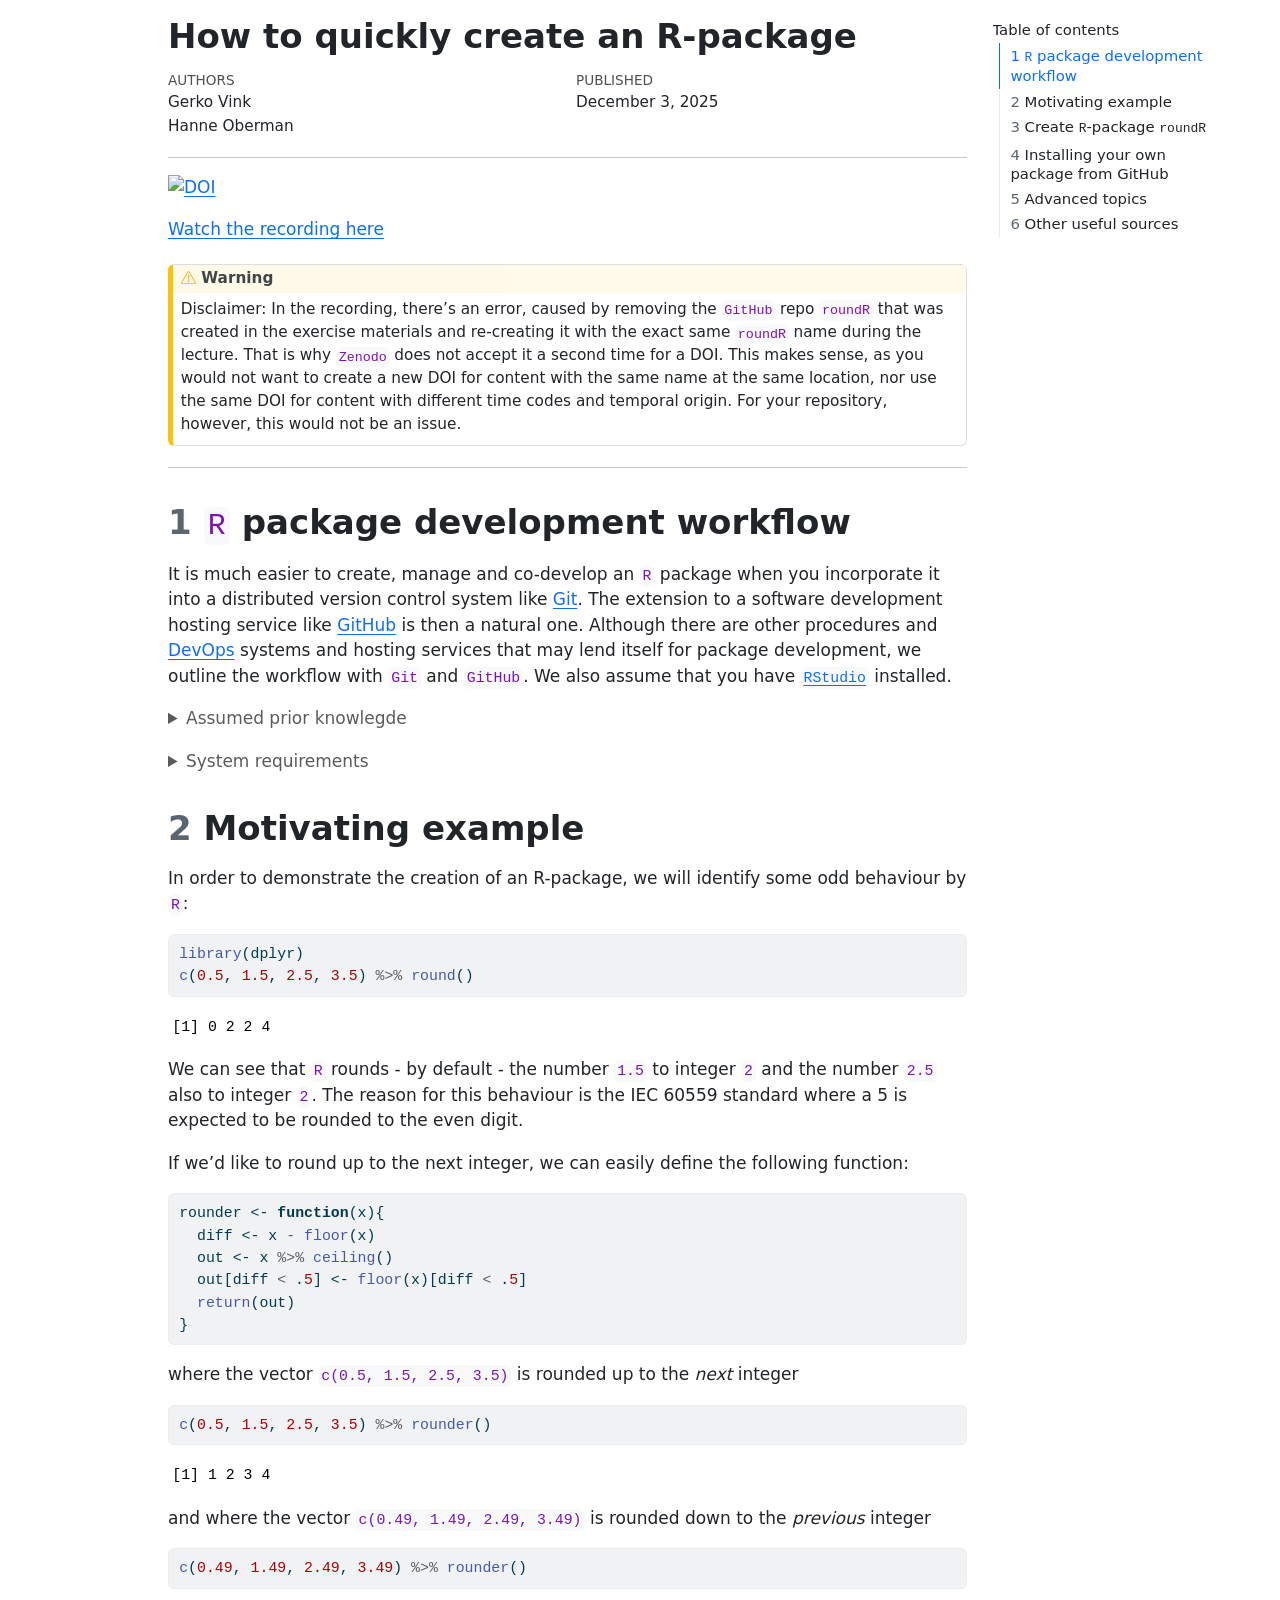
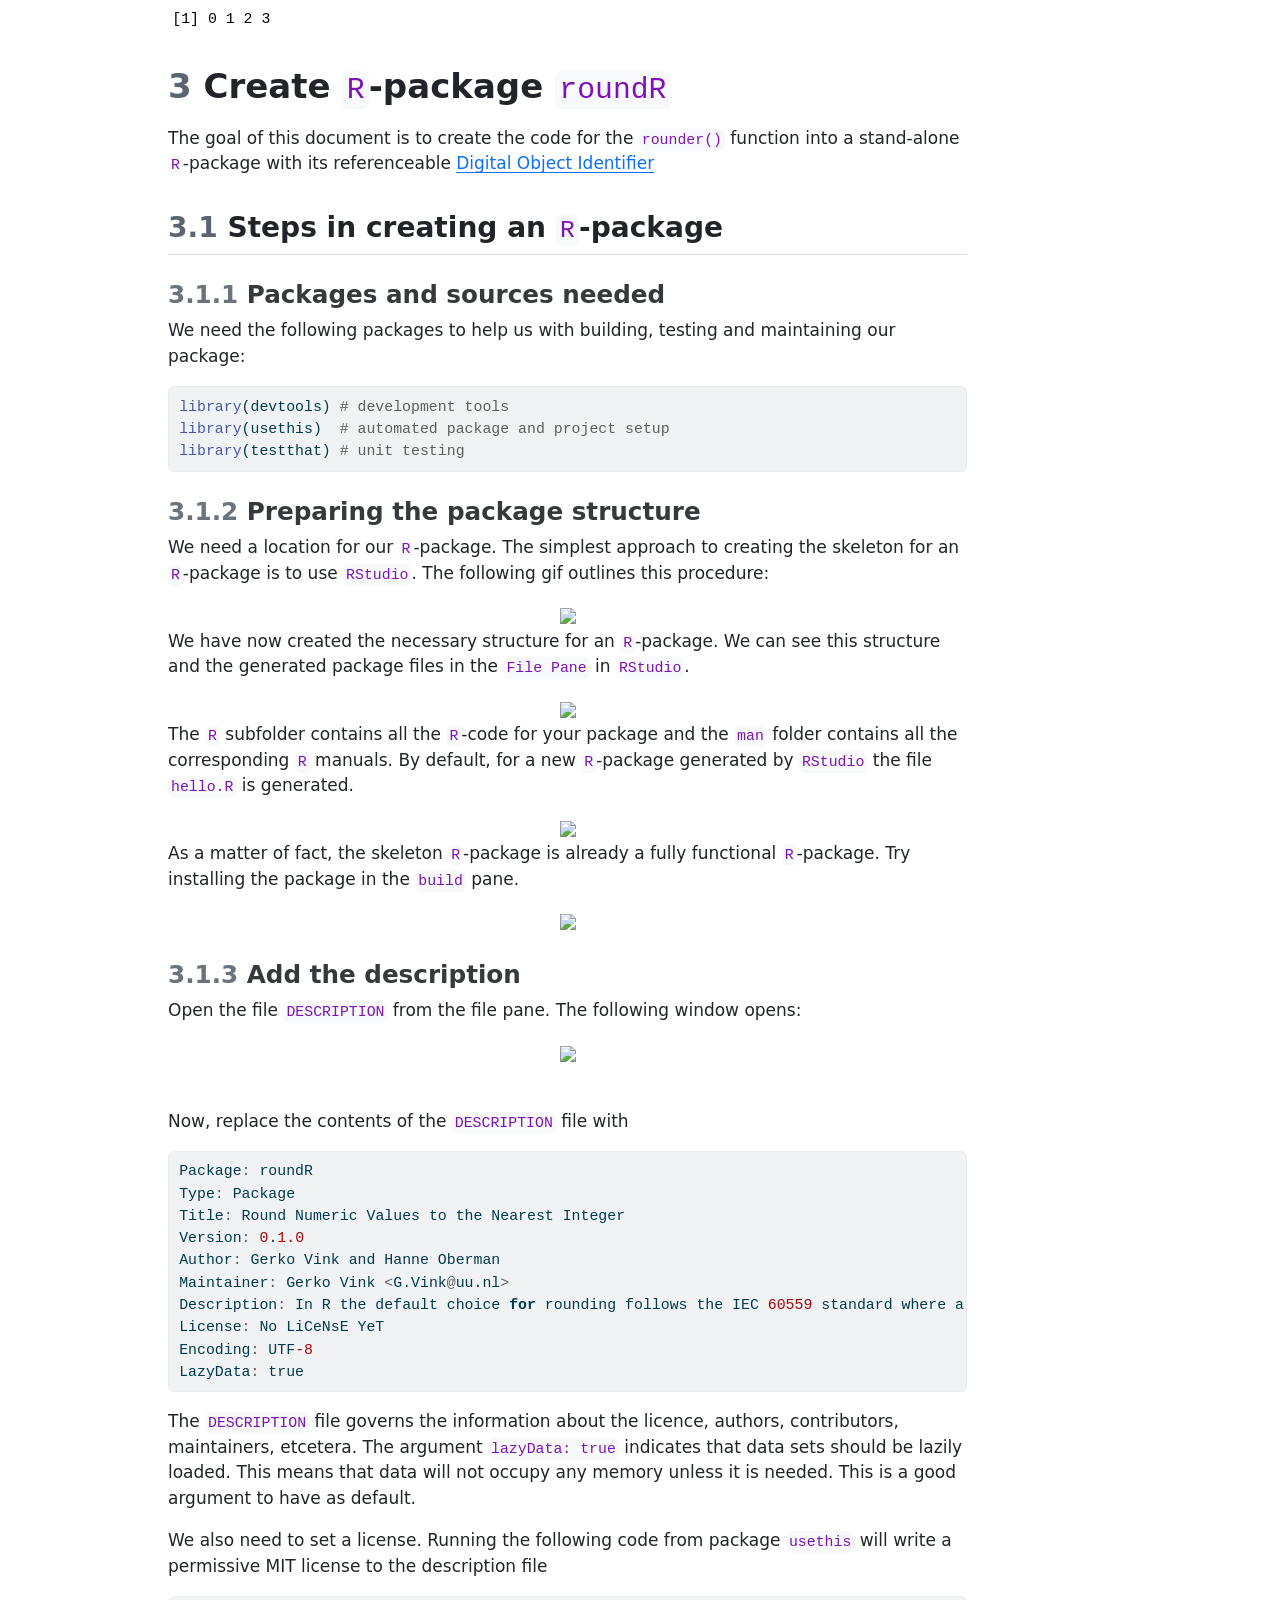
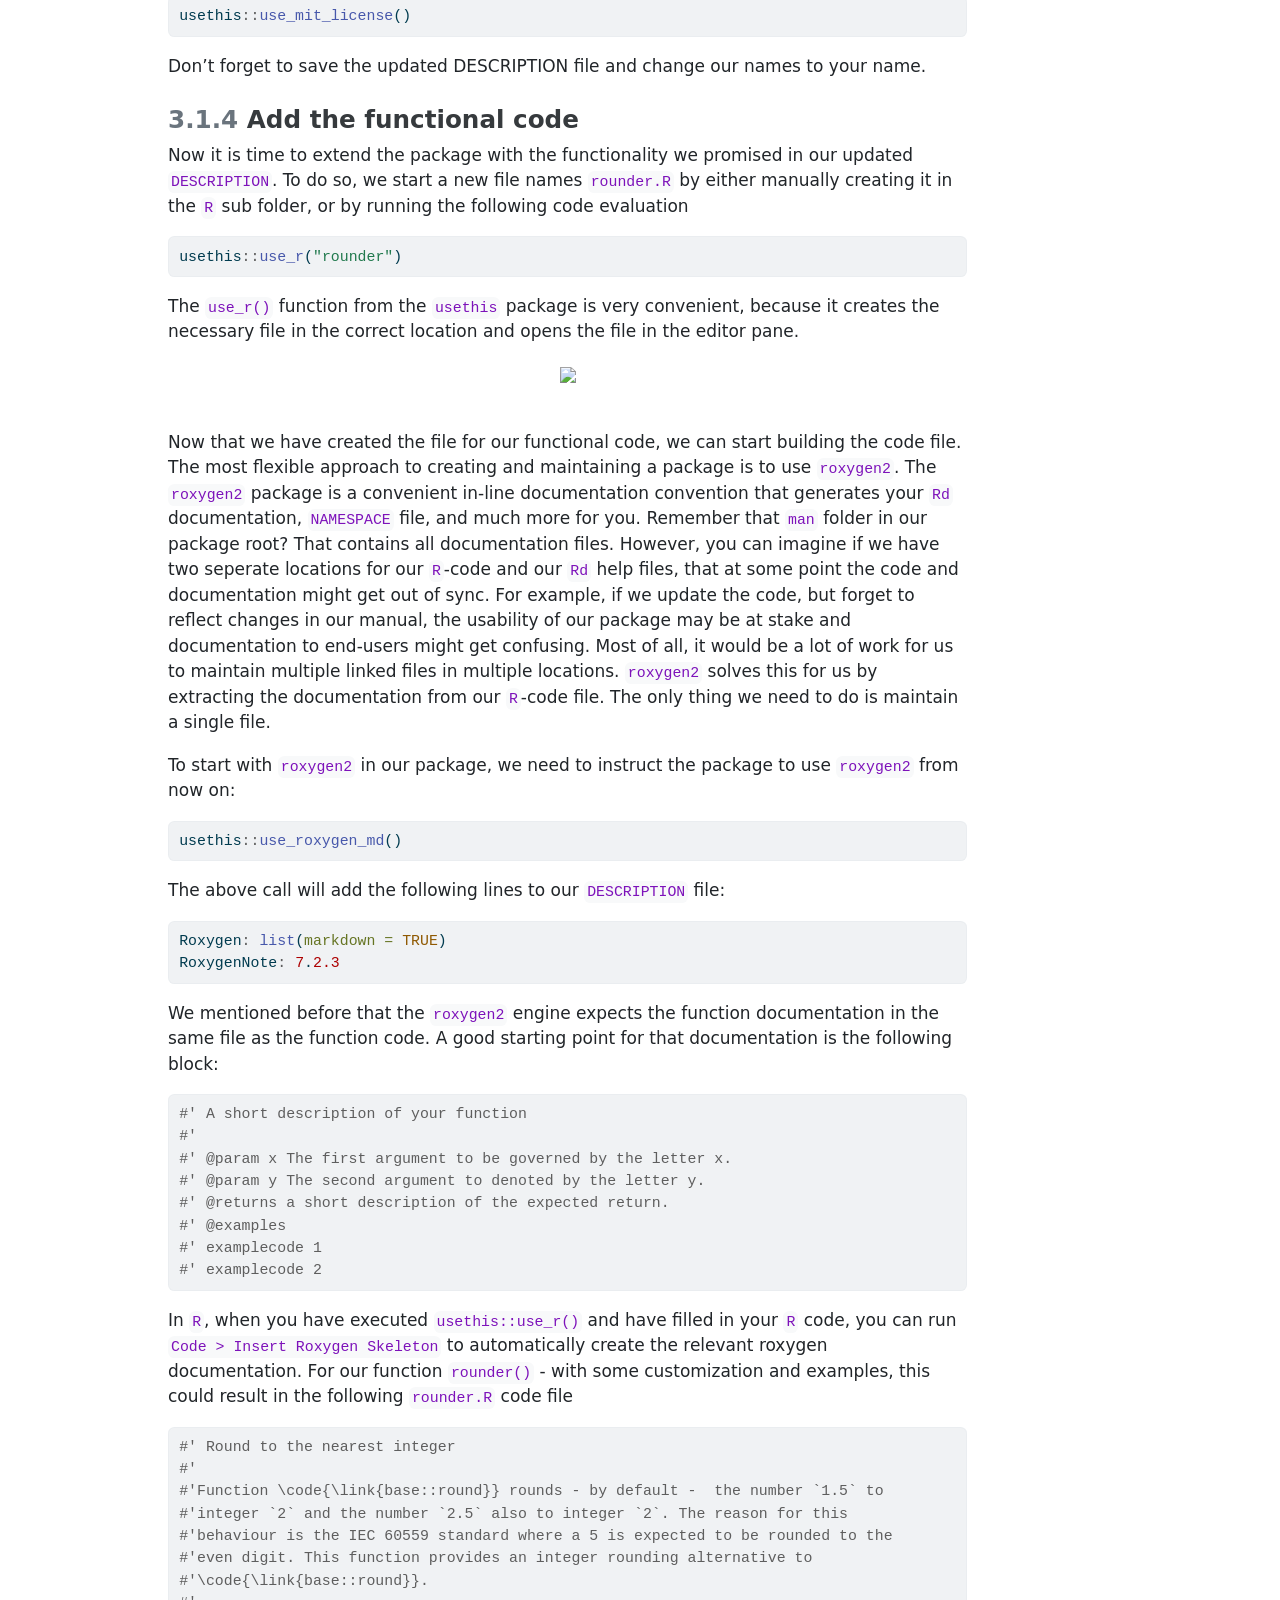
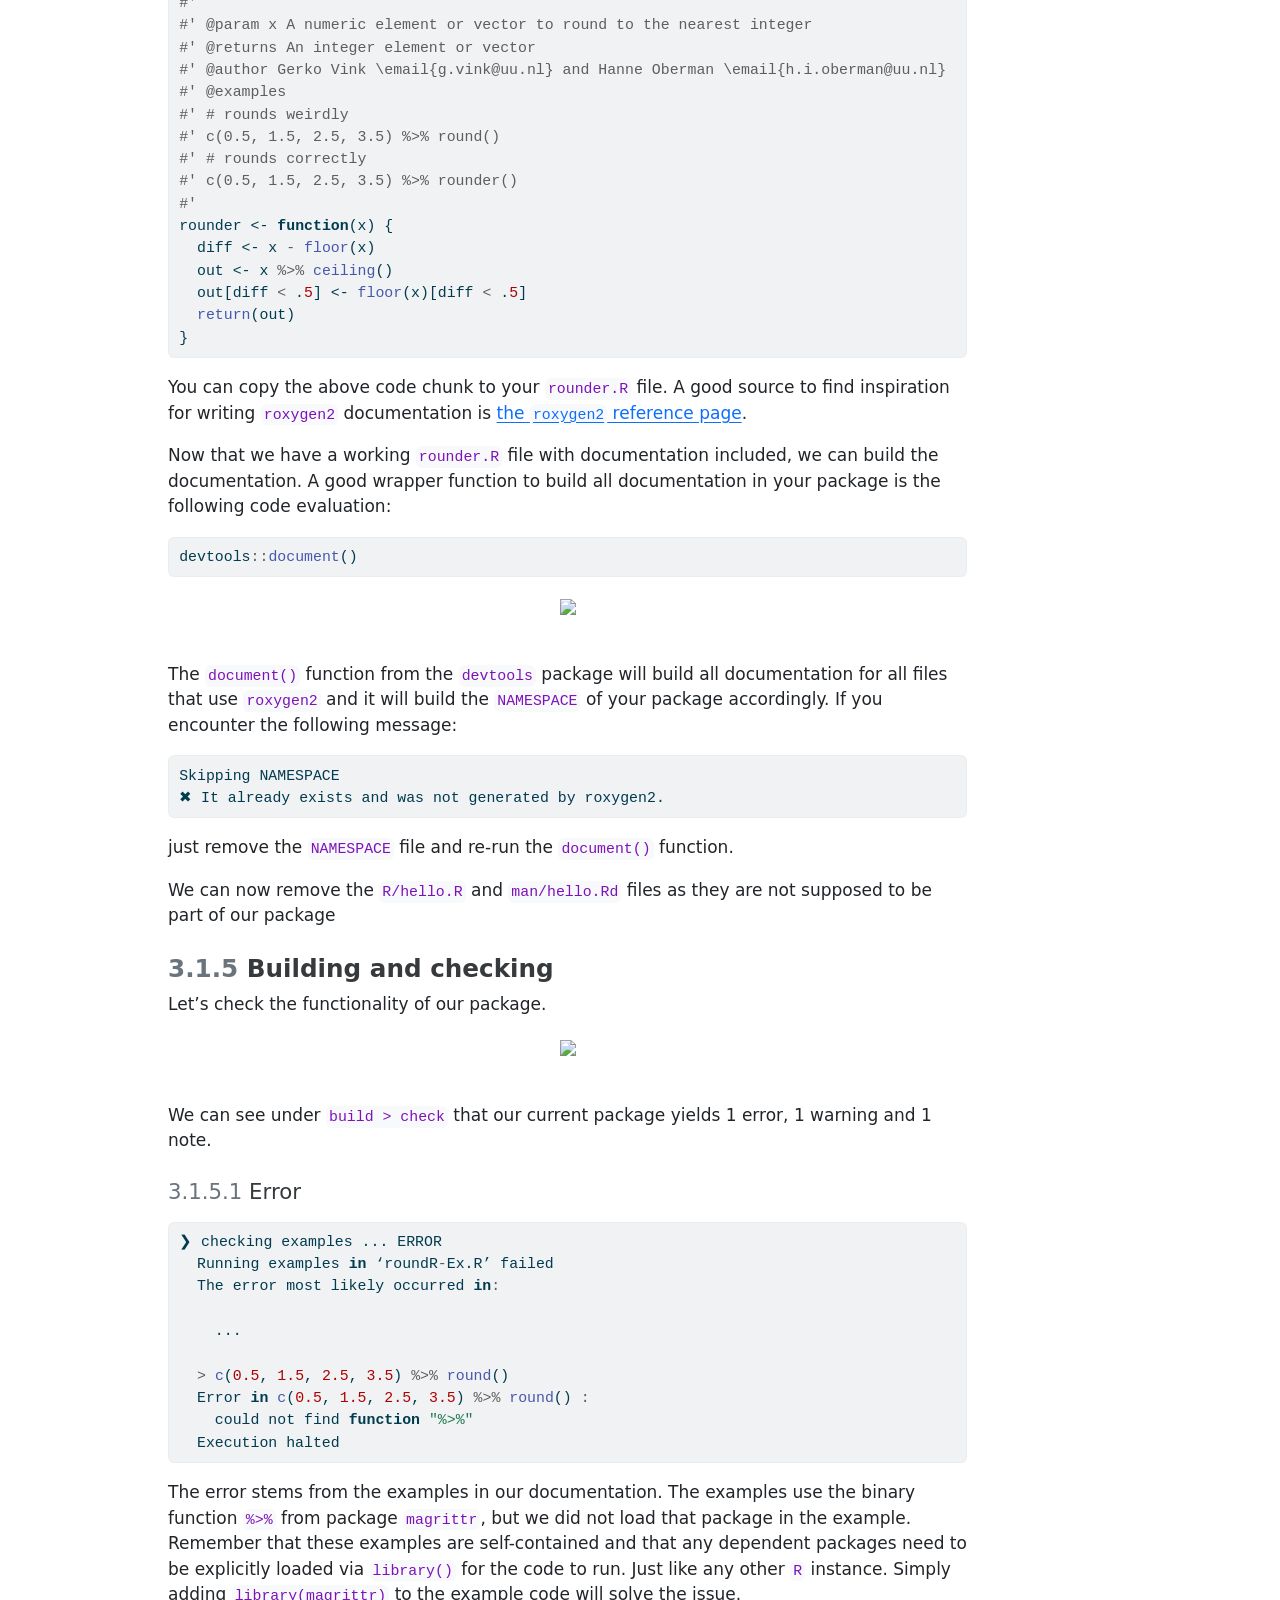
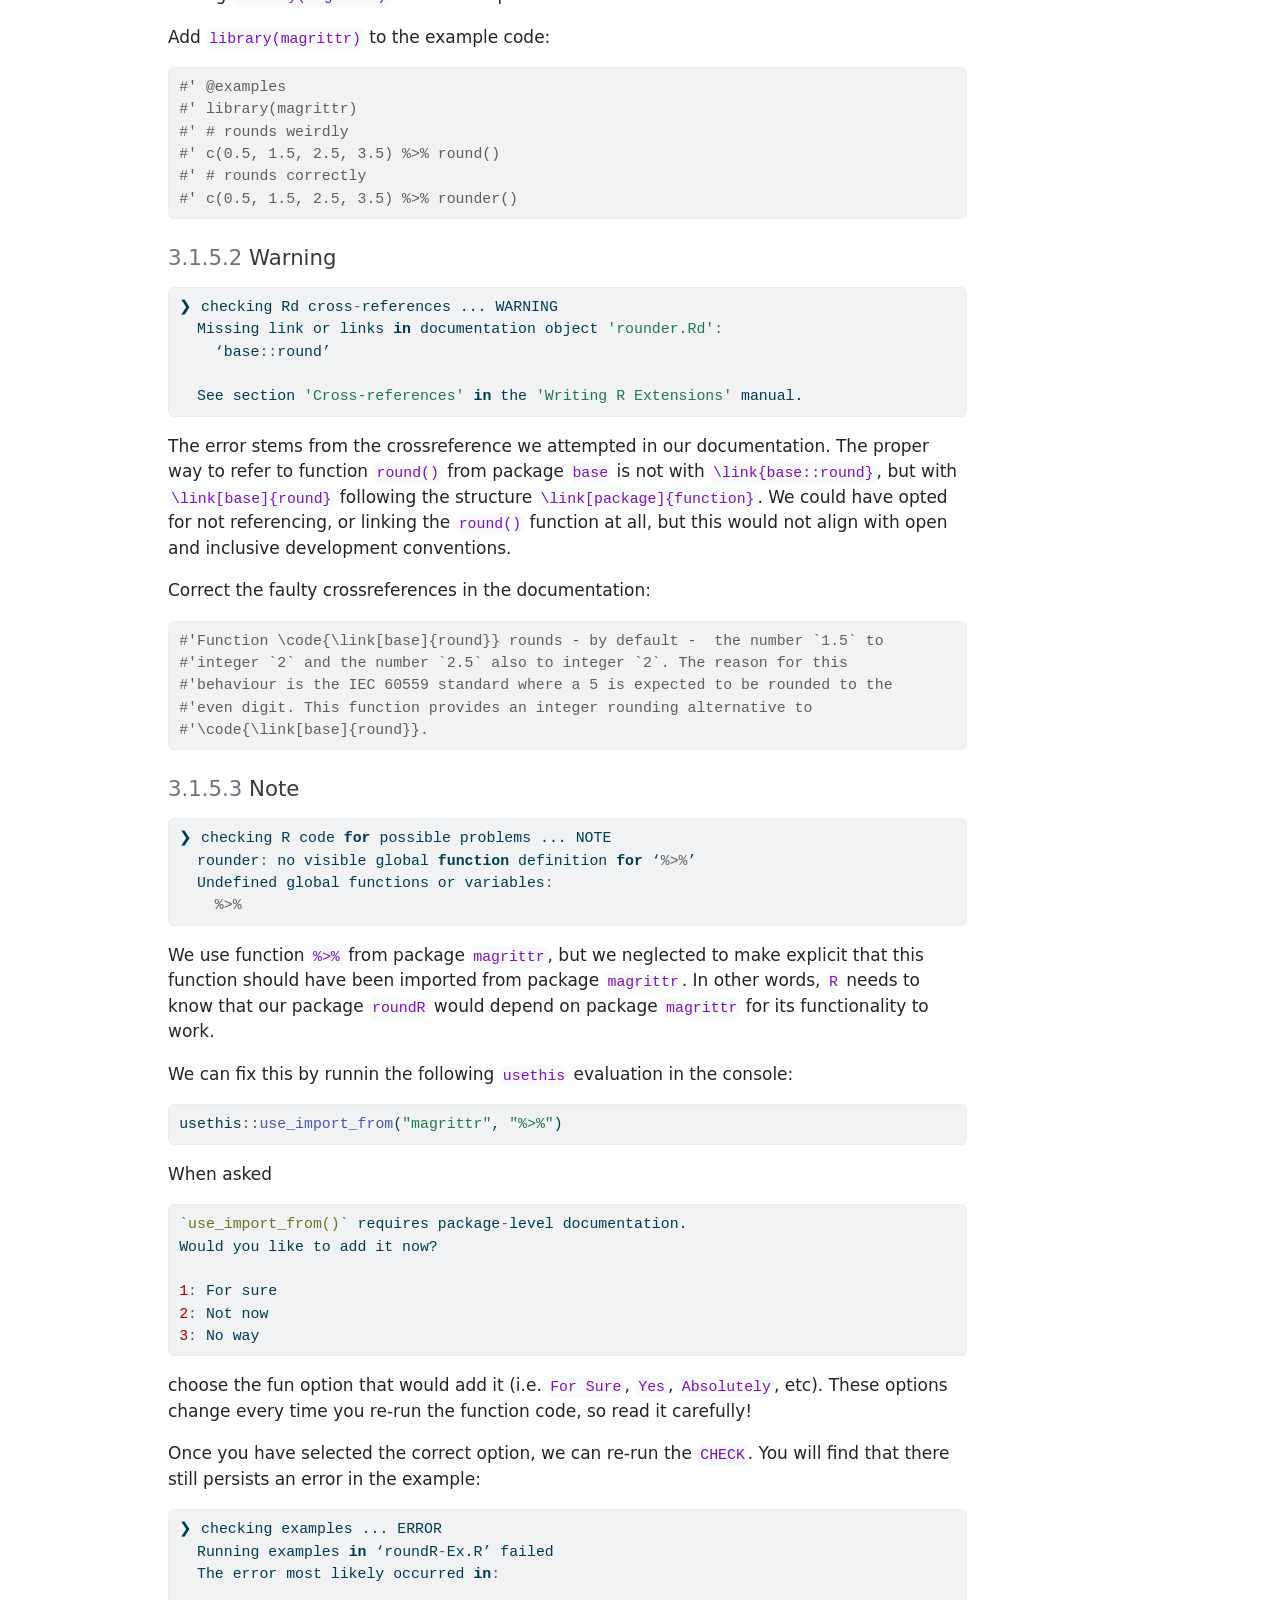
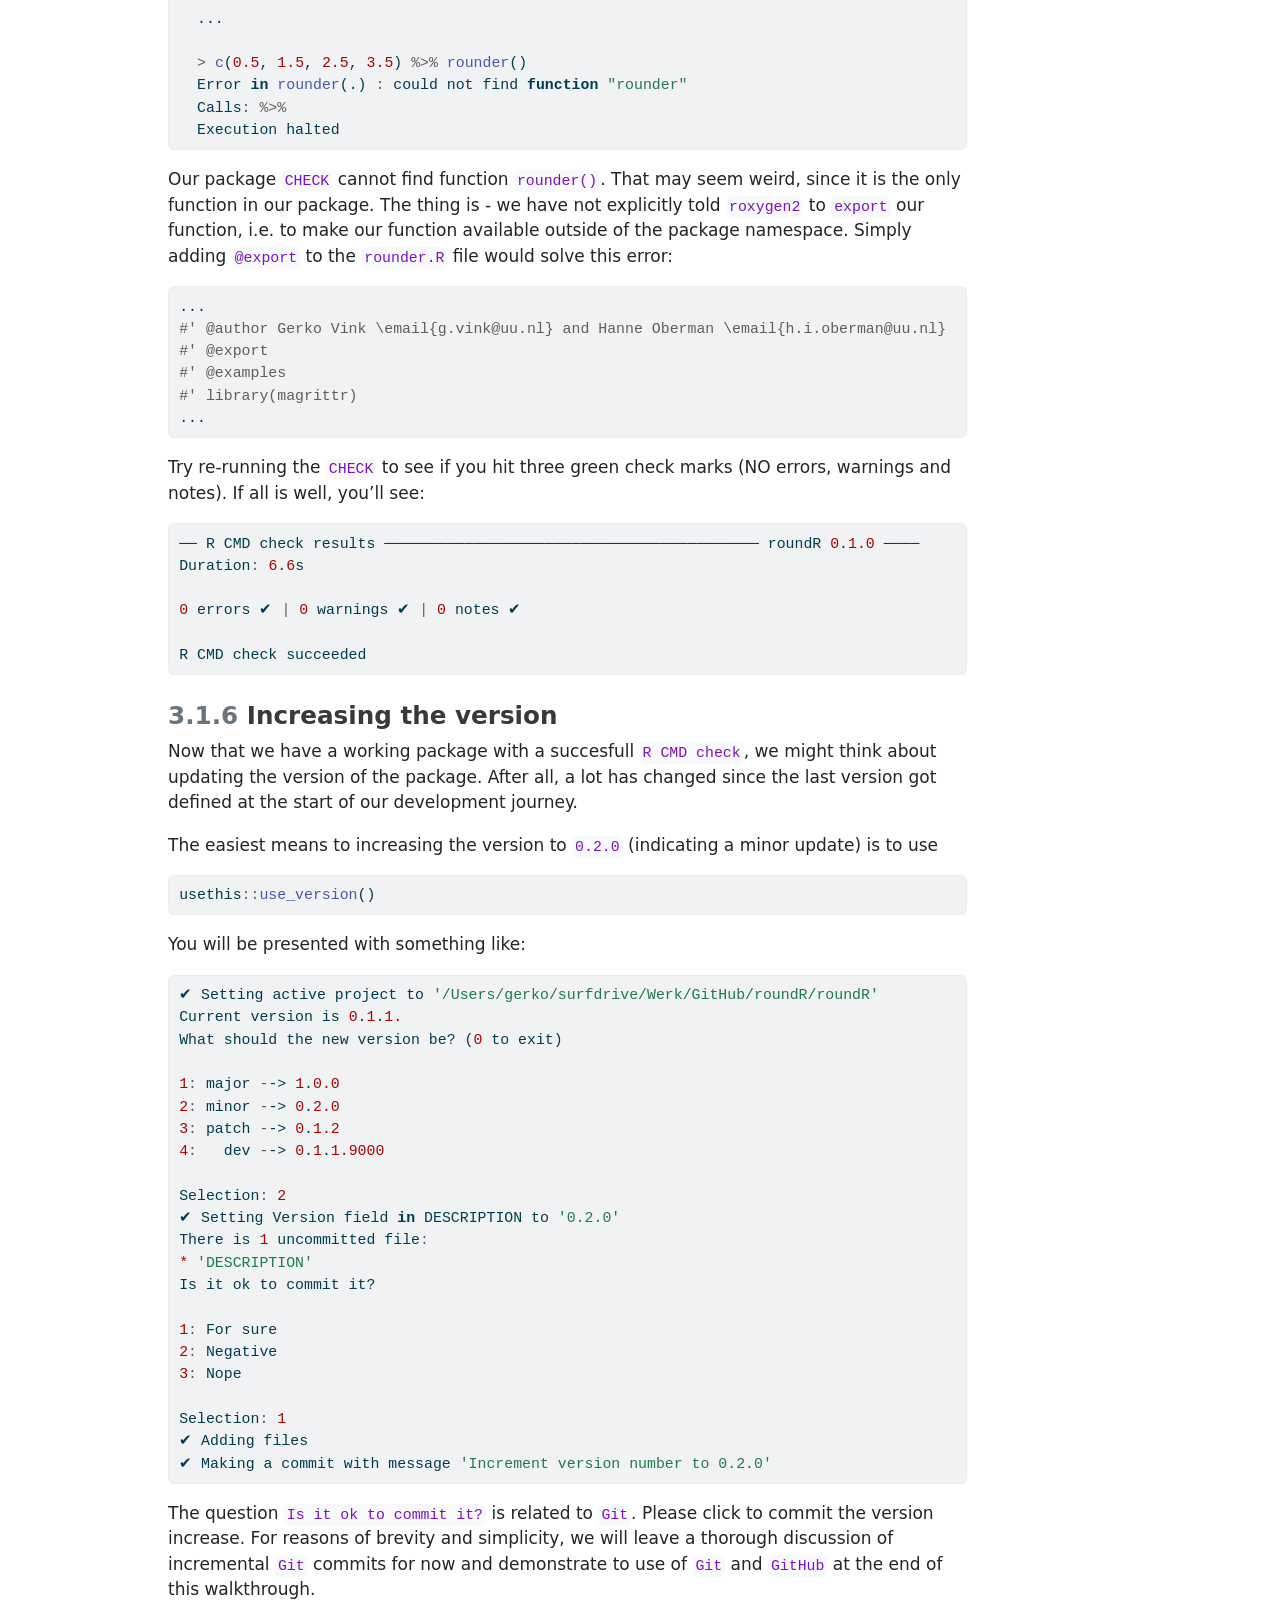
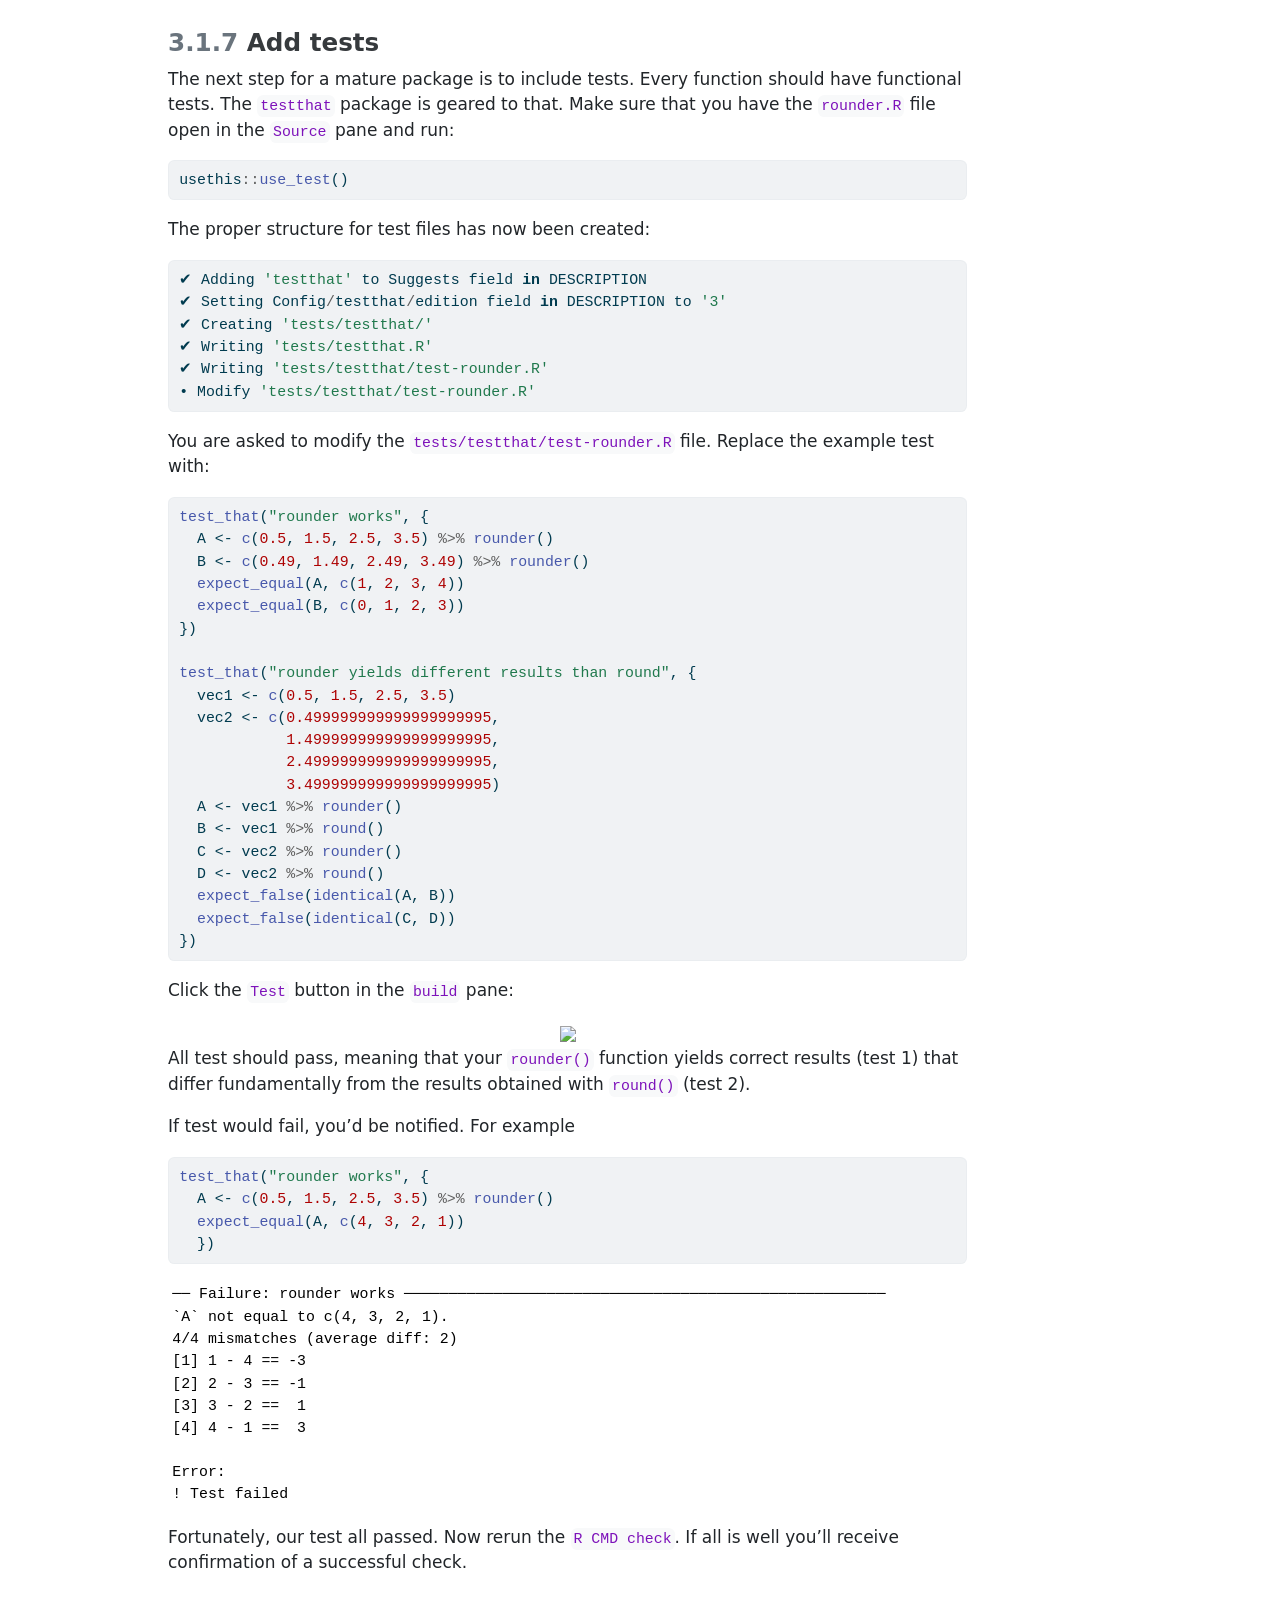
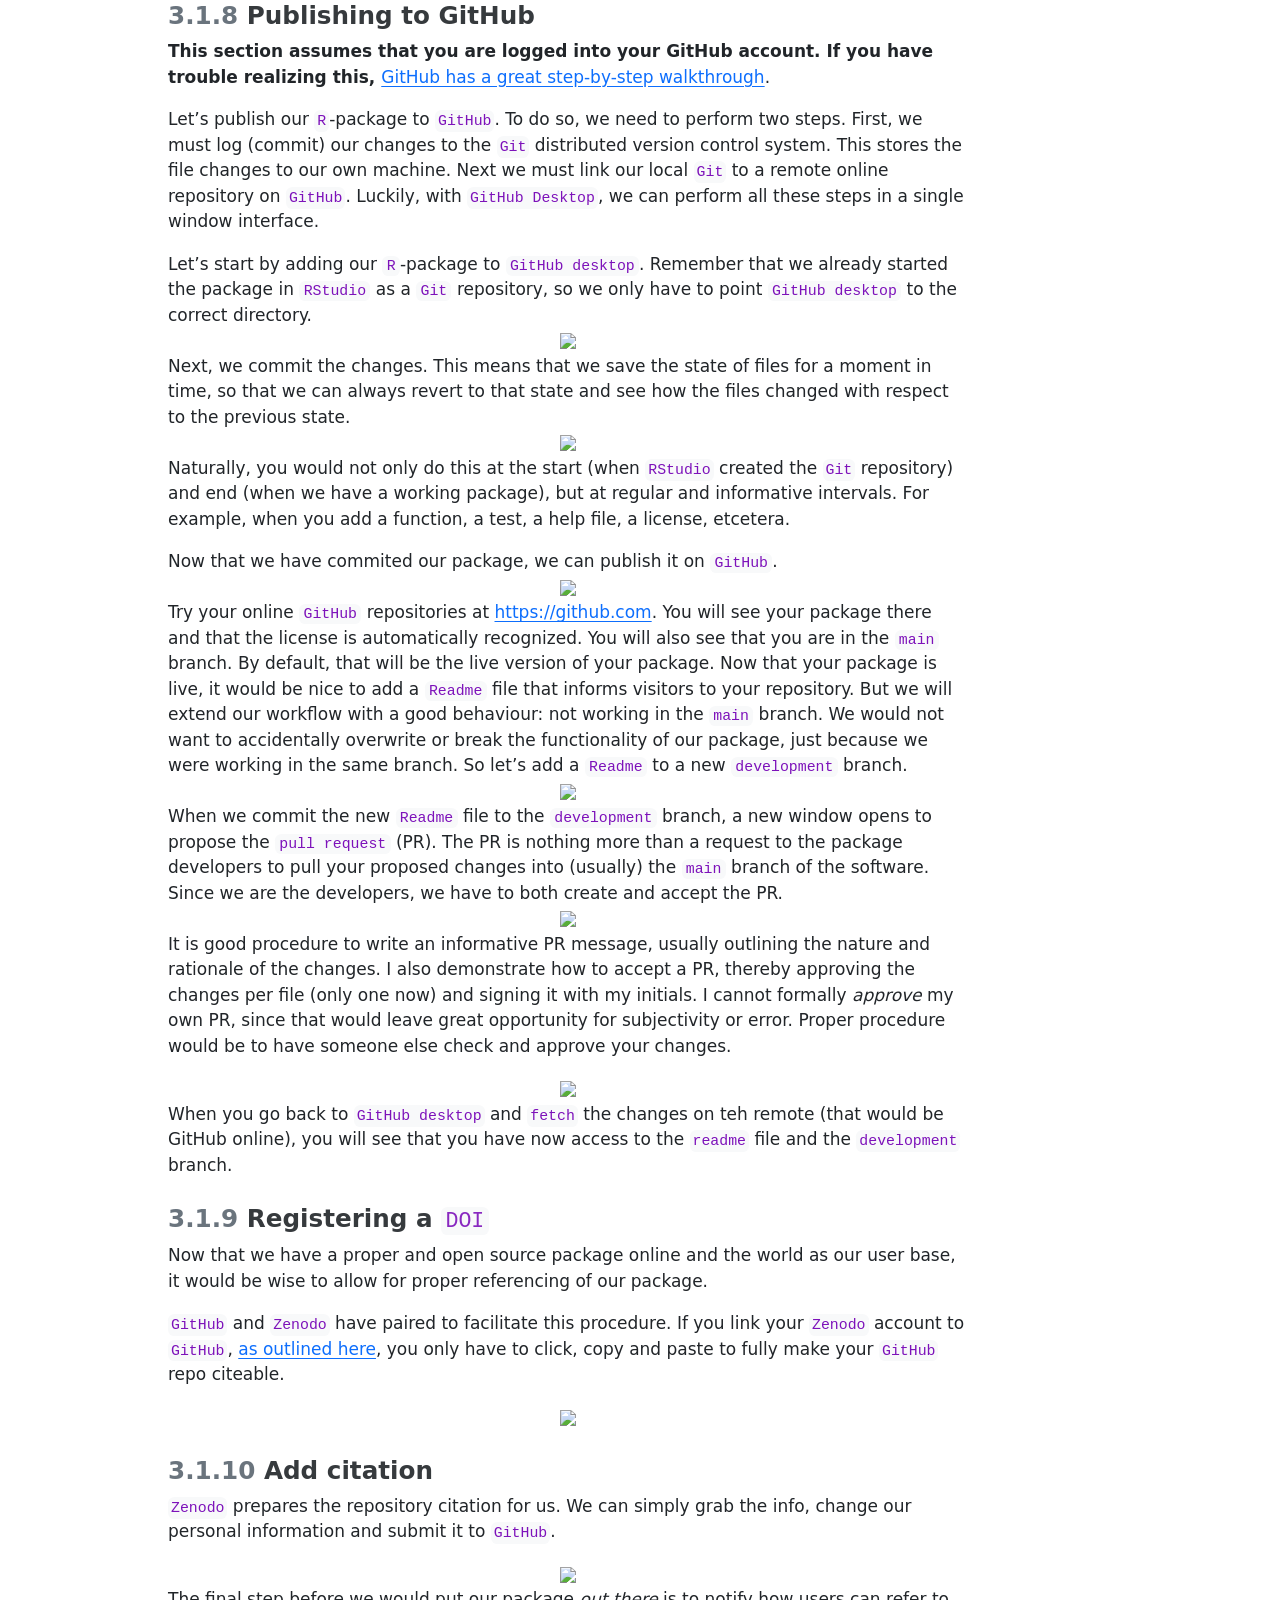
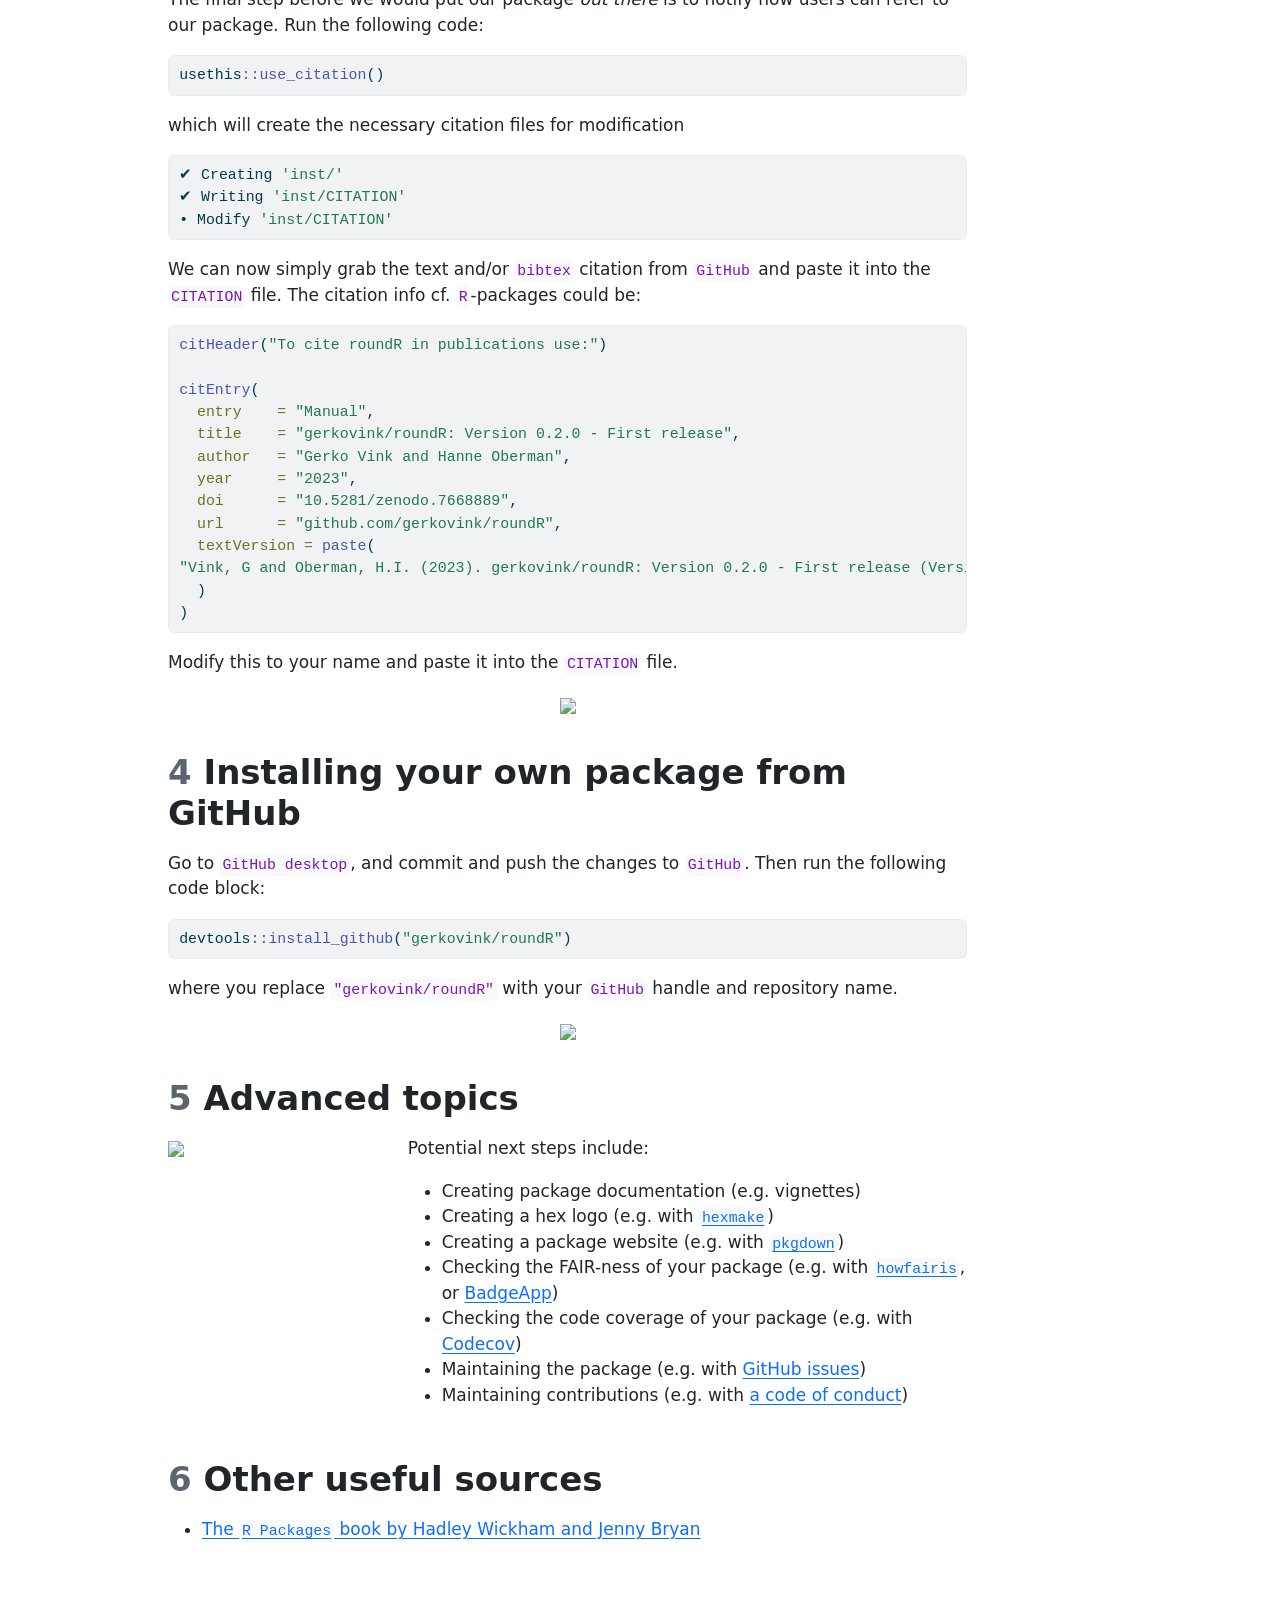
==== index.html @ 6e422a49 "hide background info" ====
<!DOCTYPE html>
<html xmlns="http://www.w3.org/1999/xhtml" lang="en" xml:lang="en"><head>

<meta charset="utf-8">
<meta name="generator" content="quarto-1.7.32">

<meta name="viewport" content="width=device-width, initial-scale=1.0, user-scalable=yes">

<meta name="author" content="Gerko Vink">
<meta name="author" content="Hanne Oberman">
<meta name="dcterms.date" content="2025-12-03">

<title>How to quickly create an R-package</title>
<style>
code{white-space: pre-wrap;}
span.smallcaps{font-variant: small-caps;}
div.columns{display: flex; gap: min(4vw, 1.5em);}
div.column{flex: auto; overflow-x: auto;}
div.hanging-indent{margin-left: 1.5em; text-indent: -1.5em;}
ul.task-list{list-style: none;}
ul.task-list li input[type="checkbox"] {
  width: 0.8em;
  margin: 0 0.8em 0.2em -1em; /* quarto-specific, see https://github.com/quarto-dev/quarto-cli/issues/4556 */ 
  vertical-align: middle;
}
/* CSS for syntax highlighting */
html { -webkit-text-size-adjust: 100%; }
pre > code.sourceCode { white-space: pre; position: relative; }
pre > code.sourceCode > span { display: inline-block; line-height: 1.25; }
pre > code.sourceCode > span:empty { height: 1.2em; }
.sourceCode { overflow: visible; }
code.sourceCode > span { color: inherit; text-decoration: inherit; }
div.sourceCode { margin: 1em 0; }
pre.sourceCode { margin: 0; }
@media screen {
div.sourceCode { overflow: auto; }
}
@media print {
pre > code.sourceCode { white-space: pre-wrap; }
pre > code.sourceCode > span { text-indent: -5em; padding-left: 5em; }
}
pre.numberSource code
  { counter-reset: source-line 0; }
pre.numberSource code > span
  { position: relative; left: -4em; counter-increment: source-line; }
pre.numberSource code > span > a:first-child::before
  { content: counter(source-line);
    position: relative; left: -1em; text-align: right; vertical-align: baseline;
    border: none; display: inline-block;
    -webkit-touch-callout: none; -webkit-user-select: none;
    -khtml-user-select: none; -moz-user-select: none;
    -ms-user-select: none; user-select: none;
    padding: 0 4px; width: 4em;
  }
pre.numberSource { margin-left: 3em;  padding-left: 4px; }
div.sourceCode
  {   }
@media screen {
pre > code.sourceCode > span > a:first-child::before { text-decoration: underline; }
}
</style>


<script src="index_files/libs/clipboard/clipboard.min.js"></script>
<script src="index_files/libs/quarto-html/quarto.js" type="module"></script>
<script src="index_files/libs/quarto-html/tabsets/tabsets.js" type="module"></script>
<script src="index_files/libs/quarto-html/popper.min.js"></script>
<script src="index_files/libs/quarto-html/tippy.umd.min.js"></script>
<script src="index_files/libs/quarto-html/anchor.min.js"></script>
<link href="index_files/libs/quarto-html/tippy.css" rel="stylesheet">
<link href="index_files/libs/quarto-html/quarto-syntax-highlighting-37eea08aefeeee20ff55810ff984fec1.css" rel="stylesheet" id="quarto-text-highlighting-styles">
<script src="index_files/libs/bootstrap/bootstrap.min.js"></script>
<link href="index_files/libs/bootstrap/bootstrap-icons.css" rel="stylesheet">
<link href="index_files/libs/bootstrap/bootstrap-81267100e462c21b3d6c0d5bf76a3417.min.css" rel="stylesheet" append-hash="true" id="quarto-bootstrap" data-mode="light">


</head>

<body class="quarto-light">

<div id="quarto-content" class="page-columns page-rows-contents page-layout-article">
<div id="quarto-margin-sidebar" class="sidebar margin-sidebar">
  <nav id="TOC" role="doc-toc" class="toc-active">
    <h2 id="toc-title">Table of contents</h2>
   
  <ul>
  <li><a href="#r-package-development-workflow" id="toc-r-package-development-workflow" class="nav-link active" data-scroll-target="#r-package-development-workflow"><span class="header-section-number">1</span> <code>R</code> package development workflow</a></li>
  <li><a href="#motivating-example" id="toc-motivating-example" class="nav-link" data-scroll-target="#motivating-example"><span class="header-section-number">2</span> Motivating example</a></li>
  <li><a href="#create-r-package-roundr" id="toc-create-r-package-roundr" class="nav-link" data-scroll-target="#create-r-package-roundr"><span class="header-section-number">3</span> Create <code>R</code>-package <code>roundR</code></a>
  <ul class="collapse">
  <li><a href="#steps-in-creating-an-r-package" id="toc-steps-in-creating-an-r-package" class="nav-link" data-scroll-target="#steps-in-creating-an-r-package"><span class="header-section-number">3.1</span> Steps in creating an <code>R</code>-package</a>
  <ul class="collapse">
  <li><a href="#packages-and-sources-needed" id="toc-packages-and-sources-needed" class="nav-link" data-scroll-target="#packages-and-sources-needed"><span class="header-section-number">3.1.1</span> Packages and sources needed</a></li>
  <li><a href="#preparing-the-package-structure" id="toc-preparing-the-package-structure" class="nav-link" data-scroll-target="#preparing-the-package-structure"><span class="header-section-number">3.1.2</span> Preparing the package structure</a></li>
  <li><a href="#add-the-description" id="toc-add-the-description" class="nav-link" data-scroll-target="#add-the-description"><span class="header-section-number">3.1.3</span> Add the description</a></li>
  <li><a href="#add-the-functional-code" id="toc-add-the-functional-code" class="nav-link" data-scroll-target="#add-the-functional-code"><span class="header-section-number">3.1.4</span> Add the functional code</a></li>
  <li><a href="#building-and-checking" id="toc-building-and-checking" class="nav-link" data-scroll-target="#building-and-checking"><span class="header-section-number">3.1.5</span> Building and checking</a></li>
  <li><a href="#increasing-the-version" id="toc-increasing-the-version" class="nav-link" data-scroll-target="#increasing-the-version"><span class="header-section-number">3.1.6</span> Increasing the version</a></li>
  <li><a href="#add-tests" id="toc-add-tests" class="nav-link" data-scroll-target="#add-tests"><span class="header-section-number">3.1.7</span> Add tests</a></li>
  <li><a href="#publishing-to-github" id="toc-publishing-to-github" class="nav-link" data-scroll-target="#publishing-to-github"><span class="header-section-number">3.1.8</span> Publishing to GitHub</a></li>
  <li><a href="#registering-a-doi" id="toc-registering-a-doi" class="nav-link" data-scroll-target="#registering-a-doi"><span class="header-section-number">3.1.9</span> Registering a <code>DOI</code></a></li>
  <li><a href="#add-citation" id="toc-add-citation" class="nav-link" data-scroll-target="#add-citation"><span class="header-section-number">3.1.10</span> Add citation</a></li>
  </ul></li>
  </ul></li>
  <li><a href="#installing-your-own-package-from-github" id="toc-installing-your-own-package-from-github" class="nav-link" data-scroll-target="#installing-your-own-package-from-github"><span class="header-section-number">4</span> Installing your own package from GitHub</a></li>
  <li><a href="#advanced-topics" id="toc-advanced-topics" class="nav-link" data-scroll-target="#advanced-topics"><span class="header-section-number">5</span> Advanced topics</a></li>
  <li><a href="#other-useful-sources" id="toc-other-useful-sources" class="nav-link" data-scroll-target="#other-useful-sources"><span class="header-section-number">6</span> Other useful sources</a></li>
  </ul>
</nav>
</div>
<main class="content" id="quarto-document-content">

<header id="title-block-header" class="quarto-title-block default">
<div class="quarto-title">
<h1 class="title">How to quickly create an R-package</h1>
</div>



<div class="quarto-title-meta">

    <div>
    <div class="quarto-title-meta-heading">Authors</div>
    <div class="quarto-title-meta-contents">
             <p>Gerko Vink </p>
             <p>Hanne Oberman </p>
          </div>
  </div>
    
    <div>
    <div class="quarto-title-meta-heading">Published</div>
    <div class="quarto-title-meta-contents">
      <p class="date">December 3, 2025</p>
    </div>
  </div>
  
    
  </div>
  


</header>


<hr>
<p><a href="https://zenodo.org/badge/latestdoi/601148138"><img src="https://zenodo.org/badge/601148138.svg" class="img-fluid" alt="DOI"></a><br></p>
<p><a href="https://www.dropbox.com/s/5lqwsn63v93f5dn/rpackage-00.00.17.848-00.56.25.896.mp4?dl=0">Watch the recording here</a></p>
<div class="callout callout-style-default callout-warning callout-titled">
<div class="callout-header d-flex align-content-center">
<div class="callout-icon-container">
<i class="callout-icon"></i>
</div>
<div class="callout-title-container flex-fill">
Warning
</div>
</div>
<div class="callout-body-container callout-body">
<p>Disclaimer: In the recording, there’s an error, caused by removing the <code>GitHub</code> repo <code>roundR</code> that was created in the exercise materials and re-creating it with the exact same <code>roundR</code> name during the lecture. That is why <code>Zenodo</code> does not accept it a second time for a DOI. This makes sense, as you would not want to create a new DOI for content with the same name at the same location, nor use the same DOI for content with different time codes and temporal origin. For your repository, however, this would not be an issue.</p>
</div>
</div>
<hr>
<section id="r-package-development-workflow" class="level1" data-number="1">
<h1 data-number="1"><span class="header-section-number">1</span> <code>R</code> package development workflow</h1>
<p>It is much easier to create, manage and co-develop an <code>R</code> package when you incorporate it into a distributed version control system like <a href="https://git-scm.com">Git</a>. The extension to a software development hosting service like <a href="https://github.com">GitHub</a> is then a natural one. Although there are other procedures and <a href="https://en.wiktionary.org/wiki/DevOps#Noun">DevOps</a> systems and hosting services that may lend itself for package development, we outline the workflow with <code>Git</code> and <code>GitHub</code>. We also assume that you have <a href="https://posit.co/products/open-source/rstudio/"><code>RStudio</code></a> installed.</p>
<details>
<summary>
Assumed prior knowlegde
</summary>
<p><strong>Recap on <code>Git</code></strong></p>
<p><code>Git</code> is a free and open source version control system for text files. It can handle extensive change logging for you, no matter the size of the project. <code>Git</code> is fast and efficient, but its effectiveness depends also on the frequency you instruct it to log your project’s changes.</p>
<p>You can see <code>Git</code> as a blank canvas that starts at a certain point in time. Every time you (or others) instruct <code>Git</code> to log any changes that have been made, <code>Git</code> adds the changes that are made to this canvas. We call the changes to the canvas <a href="https://help.github.com/articles/github-glossary/#commit"><code>commits</code></a>. With every <code>commit</code> an extensive log is created that includes at least the following information:</p>
<ul>
<li>the changes made</li>
<li>who made the changes</li>
<li>metadata</li>
<li>a small piece of text that describe the changes made</li>
</ul>
<p>The difference between two commits - or the changes between them - are called <a href="https://help.github.com/articles/github-glossary/#diff"><code>diffs</code></a>.</p>
<p>If you’d like to know much more about <code>Git</code>, <a href="https://git-scm.com/book/en/v2">this online book</a> is a very good resource. If you’d like to practice with the command line interface <a href="https://learngitbranching.js.org">use this webpage</a> for a quick course. <a href="https://happygitwithr.com">This book</a> covers pretty much everything you need to marry <code>Git</code> and <code>R</code>.</p>
<p><strong>Why GitHub</strong></p>
<p><code>GitHub</code> is the social and user interface to <code>Git</code> that allows you to work in <a href="https://help.github.com/articles/github-glossary/#repository">repositories</a>. These repositories can be seen as project folders in which you publish your work, but you can also use them as test sites for development, testing, etcetera. There is a distinction between <a href="https://help.github.com/articles/github-glossary/#private-repository">private repositories</a> (only for you and those you grant access) and public repositories (visible for everyone).</p>
<p>Your public repositories can be viewed and <a href="https://help.github.com/articles/github-glossary/#fork">forked</a> by everyone. <code>Forking</code> is when other people create a copy of your repository on their own account. This allows them to work on a repository without affecting the <code>master</code>. You can also do this yourself, but then the process is called <a href="https://help.github.com/articles/github-glossary/#branch"><code>branching</code></a> instead of forking. If you create a copy of a repository that is offline, the process is called <a href="https://help.github.com/articles/github-glossary/#clone"><code>cloning</code></a>.</p>
<p><code>GitHub</code>’s ability to branch, fork and clone is very useful as it allows other people and yourself to experiment on (the code in) a repository before any definitive changes are <a href="https://help.github.com/articles/github-glossary/#merge"><code>merged</code></a> with the <code>master</code>. If you’re working in a forked repository, you can submit a <a href="https://help.github.com/articles/github-glossary/#pull-request"><code>pull request</code></a> to the repository collaborators to accept (or reject) any suggested changes.</p>
</details>
<details>
<summary>
System requirements
</summary>
<p><strong>Installing on Mac</strong></p>
<p>I suggest you install <code>Git</code> by downloading and installing <a href="https://desktop.github.com"><code>GitHub   Desktop</code></a>. <code>GitHub</code>’s desktop application is a nice GUI and, naturally, integrates well into the repository workflow on <code>GitHub</code>.</p>
<p>When installed, you can go to <code>GitHub Desktop &gt; Install Command Line Tool</code></p>
<p>After a reboot, all should be set.</p>
<p><strong>Installing on Windows</strong></p>
<p>Download and install <a href="https://gitforwindows.org"><code>Git for Windows</code></a>, Then download and install <a href="https://desktop.github.com"><code>GitHub   Desktop</code></a>. <code>GitHub</code>’s desktop application is a nice GUI and, naturally, integrates well into the repository workflow on <code>GitHub</code>.</p>
<p>After a reboot, all should be set.</p>
<p><strong>Create a GitHub account</strong></p>
<p><code>GitHub</code> is the social and user interface to <code>Git</code> that allows you to work in <a href="https://help.github.com/articles/github-glossary/#repository">repositories</a>. These repositories can be seen as project folders in which you publish your work, but you can also use them as test sites for development, testing, etcetera. There is a distinction between <a href="https://help.github.com/articles/github-glossary/#private-repository">private repositories</a> (only for you and those you grant access) and public repositories (visible for everyone).</p>
<p>Your public repositories can be viewed and <a href="https://help.github.com/articles/github-glossary/#fork">forked</a> by everyone. <code>Forking</code> is when other people create a copy of your repository on their own account. This allows them to work on a repository without affecting the <code>master</code>. You can also do this yourself, but then the process is called <a href="https://help.github.com/articles/github-glossary/#branch"><code>branching</code></a> instead of forking. If you create a copy of a repository that is offline, the process is called <a href="https://help.github.com/articles/github-glossary/#clone"><code>cloning</code></a>.</p>
<p><code>GitHub</code>’s ability to branch, fork and clone is very useful as it allows other people and yourself to experiment on (the code in) a repository before any definitive changes are <a href="https://help.github.com/articles/github-glossary/#merge"><code>merged</code></a> with the <code>master</code>. If you’re working in a forked repository, you can submit a <a href="https://help.github.com/articles/github-glossary/#pull-request"><code>pull   request</code></a> to the repository collaborators to accept (or reject) any suggested changes.</p>
<p>For now, this may be confusing, but I hope you recognize the benefits <code>GitHub</code> can have on the process of development and bug-fixing. For example, the most up-to-date version of the <code>mice</code> package in <code>R</code> can be directly installed from the <code>mice</code> repository with the following code <code>devtools::install_github(repo = "amices/mice")</code>.</p>
<p>You can see that this process requires package <code>devtools</code> that expands the <code>R</code> functionality with essential development tools. Loading packages in <code>R</code> directly from their respective <code>GitHub</code> repositories, allows you to obtain the latest - often improved and less buggy - iteration of that software even before it is published on <a href="https://cran.r-project.org"><code>CRAN</code></a>.</p>
<p><strong>Opening an account</strong></p>
<p>Go to <a href="https://github.com">GitHub</a> and sign up. You may qualify for a free PRO subscription through GitHub’s <a href="https://education.github.com/benefits">education benefits</a>.</p>
<p><strong>Install <code>RStudio</code></strong></p>
Install <code>RStudio</code> from <a href="https://posit.co/products/open-source/rstudio/">Posit’s website</a>. The free edition will suffice.
</details>
</section>
<section id="motivating-example" class="level1" data-number="2">
<h1 data-number="2"><span class="header-section-number">2</span> Motivating example</h1>
<p>In order to demonstrate the creation of an R-package, we will identify some odd behaviour by <code>R</code>:</p>
<div class="cell">
<div class="sourceCode cell-code" id="cb1"><pre class="sourceCode r code-with-copy"><code class="sourceCode r"><span id="cb1-1"><a href="#cb1-1" aria-hidden="true" tabindex="-1"></a><span class="fu">library</span>(dplyr)</span>
<span id="cb1-2"><a href="#cb1-2" aria-hidden="true" tabindex="-1"></a><span class="fu">c</span>(<span class="fl">0.5</span>, <span class="fl">1.5</span>, <span class="fl">2.5</span>, <span class="fl">3.5</span>) <span class="sc">%&gt;%</span> <span class="fu">round</span>()</span></code><button title="Copy to Clipboard" class="code-copy-button"><i class="bi"></i></button></pre></div>
<div class="cell-output cell-output-stdout">
<pre><code>[1] 0 2 2 4</code></pre>
</div>
</div>
<p>We can see that <code>R</code> rounds - by default - the number <code>1.5</code> to integer <code>2</code> and the number <code>2.5</code> also to integer <code>2</code>. The reason for this behaviour is the IEC 60559 standard where a 5 is expected to be rounded to the even digit.</p>
<p>If we’d like to round up to the next integer, we can easily define the following function:</p>
<div class="cell">
<div class="sourceCode cell-code" id="cb3"><pre class="sourceCode r code-with-copy"><code class="sourceCode r"><span id="cb3-1"><a href="#cb3-1" aria-hidden="true" tabindex="-1"></a>rounder <span class="ot">&lt;-</span> <span class="cf">function</span>(x){</span>
<span id="cb3-2"><a href="#cb3-2" aria-hidden="true" tabindex="-1"></a>  diff <span class="ot">&lt;-</span> x <span class="sc">-</span> <span class="fu">floor</span>(x)</span>
<span id="cb3-3"><a href="#cb3-3" aria-hidden="true" tabindex="-1"></a>  out <span class="ot">&lt;-</span> x <span class="sc">%&gt;%</span> <span class="fu">ceiling</span>()</span>
<span id="cb3-4"><a href="#cb3-4" aria-hidden="true" tabindex="-1"></a>  out[diff <span class="sc">&lt;</span> .<span class="dv">5</span>] <span class="ot">&lt;-</span> <span class="fu">floor</span>(x)[diff <span class="sc">&lt;</span> .<span class="dv">5</span>]</span>
<span id="cb3-5"><a href="#cb3-5" aria-hidden="true" tabindex="-1"></a>  <span class="fu">return</span>(out)</span>
<span id="cb3-6"><a href="#cb3-6" aria-hidden="true" tabindex="-1"></a>}</span></code><button title="Copy to Clipboard" class="code-copy-button"><i class="bi"></i></button></pre></div>
</div>
<p>where the vector <code>c(0.5, 1.5, 2.5, 3.5)</code> is rounded up to the <em>next</em> integer</p>
<div class="cell">
<div class="sourceCode cell-code" id="cb4"><pre class="sourceCode r code-with-copy"><code class="sourceCode r"><span id="cb4-1"><a href="#cb4-1" aria-hidden="true" tabindex="-1"></a><span class="fu">c</span>(<span class="fl">0.5</span>, <span class="fl">1.5</span>, <span class="fl">2.5</span>, <span class="fl">3.5</span>) <span class="sc">%&gt;%</span> <span class="fu">rounder</span>()</span></code><button title="Copy to Clipboard" class="code-copy-button"><i class="bi"></i></button></pre></div>
<div class="cell-output cell-output-stdout">
<pre><code>[1] 1 2 3 4</code></pre>
</div>
</div>
<p>and where the vector <code>c(0.49, 1.49, 2.49, 3.49)</code> is rounded down to the <em>previous</em> integer</p>
<div class="cell">
<div class="sourceCode cell-code" id="cb6"><pre class="sourceCode r code-with-copy"><code class="sourceCode r"><span id="cb6-1"><a href="#cb6-1" aria-hidden="true" tabindex="-1"></a><span class="fu">c</span>(<span class="fl">0.49</span>, <span class="fl">1.49</span>, <span class="fl">2.49</span>, <span class="fl">3.49</span>) <span class="sc">%&gt;%</span> <span class="fu">rounder</span>()</span></code><button title="Copy to Clipboard" class="code-copy-button"><i class="bi"></i></button></pre></div>
<div class="cell-output cell-output-stdout">
<pre><code>[1] 0 1 2 3</code></pre>
</div>
</div>
</section>
<section id="create-r-package-roundr" class="level1" data-number="3">
<h1 data-number="3"><span class="header-section-number">3</span> Create <code>R</code>-package <code>roundR</code></h1>
<p>The goal of this document is to create the code for the <code>rounder()</code> function into a stand-alone <code>R</code>-package with its referenceable <a href="https://www.doi.org">Digital Object Identifier</a></p>
<section id="steps-in-creating-an-r-package" class="level2" data-number="3.1">
<h2 data-number="3.1" class="anchored" data-anchor-id="steps-in-creating-an-r-package"><span class="header-section-number">3.1</span> Steps in creating an <code>R</code>-package</h2>
<section id="packages-and-sources-needed" class="level3" data-number="3.1.1">
<h3 data-number="3.1.1" class="anchored" data-anchor-id="packages-and-sources-needed"><span class="header-section-number">3.1.1</span> Packages and sources needed</h3>
<p>We need the following packages to help us with building, testing and maintaining our package:</p>
<div class="cell">
<div class="sourceCode cell-code" id="cb8"><pre class="sourceCode r code-with-copy"><code class="sourceCode r"><span id="cb8-1"><a href="#cb8-1" aria-hidden="true" tabindex="-1"></a><span class="fu">library</span>(devtools) <span class="co"># development tools</span></span>
<span id="cb8-2"><a href="#cb8-2" aria-hidden="true" tabindex="-1"></a><span class="fu">library</span>(usethis)  <span class="co"># automated package and project setup</span></span>
<span id="cb8-3"><a href="#cb8-3" aria-hidden="true" tabindex="-1"></a><span class="fu">library</span>(testthat) <span class="co"># unit testing</span></span></code><button title="Copy to Clipboard" class="code-copy-button"><i class="bi"></i></button></pre></div>
</div>
</section>
<section id="preparing-the-package-structure" class="level3" data-number="3.1.2">
<h3 data-number="3.1.2" class="anchored" data-anchor-id="preparing-the-package-structure"><span class="header-section-number">3.1.2</span> Preparing the package structure</h3>
<p>We need a location for our <code>R</code>-package. The simplest approach to creating the skeleton for an <code>R</code>-package is to use <code>RStudio</code>. The following gif outlines this procedure:</p>
<center>
<img src="img/packagefolder.gif" class="img-fluid" style="width:90.0%">
</center>
<p>We have now created the necessary structure for an <code>R</code>-package. We can see this structure and the generated package files in the <code>File Pane</code> in <code>RStudio</code>.</p>
<center>
<img src="img/filepane.png" class="img-fluid" style="width:90.0%">
</center>
<p>The <code>R</code> subfolder contains all the <code>R</code>-code for your package and the <code>man</code> folder contains all the corresponding <code>R</code> manuals. By default, for a new <code>R</code>-package generated by <code>RStudio</code> the file <code>hello.R</code> is generated.</p>
<center>
<img src="img/hellofile.png" class="img-fluid" style="width:90.0%">
</center>
<p>As a matter of fact, the skeleton <code>R</code>-package is already a fully functional <code>R</code>-package. Try installing the package in the <code>build</code> pane.</p>
<center>
<img src="img/build.gif" class="img-fluid" style="width:90.0%">
</center>
</section>
<section id="add-the-description" class="level3" data-number="3.1.3">
<h3 data-number="3.1.3" class="anchored" data-anchor-id="add-the-description"><span class="header-section-number">3.1.3</span> Add the description</h3>
<p>Open the file <code>DESCRIPTION</code> from the file pane. The following window opens:</p>
<center>
<img src="img/DESCRIPTION.png" class="img-fluid" style="width:90.0%">
</center>
<p><br></p>
<p>Now, replace the contents of the <code>DESCRIPTION</code> file with</p>
<div class="cell">
<div class="sourceCode cell-code" id="cb9"><pre class="sourceCode r code-with-copy"><code class="sourceCode r"><span id="cb9-1"><a href="#cb9-1" aria-hidden="true" tabindex="-1"></a>Package<span class="sc">:</span> roundR</span>
<span id="cb9-2"><a href="#cb9-2" aria-hidden="true" tabindex="-1"></a>Type<span class="sc">:</span> Package</span>
<span id="cb9-3"><a href="#cb9-3" aria-hidden="true" tabindex="-1"></a>Title<span class="sc">:</span> Round Numeric Values to the Nearest Integer</span>
<span id="cb9-4"><a href="#cb9-4" aria-hidden="true" tabindex="-1"></a>Version<span class="sc">:</span> <span class="dv">0</span>.<span class="fl">1.0</span></span>
<span id="cb9-5"><a href="#cb9-5" aria-hidden="true" tabindex="-1"></a>Author<span class="sc">:</span> Gerko Vink and Hanne Oberman</span>
<span id="cb9-6"><a href="#cb9-6" aria-hidden="true" tabindex="-1"></a>Maintainer<span class="sc">:</span> Gerko Vink <span class="sc">&lt;</span>G.Vink<span class="sc">@</span>uu.nl<span class="sc">&gt;</span></span>
<span id="cb9-7"><a href="#cb9-7" aria-hidden="true" tabindex="-1"></a>Description<span class="sc">:</span> In R the default choice <span class="cf">for</span> rounding follows the IEC <span class="dv">60559</span> standard where a <span class="dv">5</span> is expected to be rounded to the even digit. This package offers alternative functionality to round to the closest integer. </span>
<span id="cb9-8"><a href="#cb9-8" aria-hidden="true" tabindex="-1"></a>License<span class="sc">:</span> No LiCeNsE YeT</span>
<span id="cb9-9"><a href="#cb9-9" aria-hidden="true" tabindex="-1"></a>Encoding<span class="sc">:</span> UTF<span class="dv">-8</span></span>
<span id="cb9-10"><a href="#cb9-10" aria-hidden="true" tabindex="-1"></a>LazyData<span class="sc">:</span> true</span></code><button title="Copy to Clipboard" class="code-copy-button"><i class="bi"></i></button></pre></div>
</div>
<p>The <code>DESCRIPTION</code> file governs the information about the licence, authors, contributors, maintainers, etcetera. The argument <code>lazyData: true</code> indicates that data sets should be lazily loaded. This means that data will not occupy any memory unless it is needed. This is a good argument to have as default.</p>
<p>We also need to set a license. Running the following code from package <code>usethis</code> will write a permissive MIT license to the description file</p>
<div class="cell">
<div class="sourceCode cell-code" id="cb10"><pre class="sourceCode r code-with-copy"><code class="sourceCode r"><span id="cb10-1"><a href="#cb10-1" aria-hidden="true" tabindex="-1"></a>usethis<span class="sc">::</span><span class="fu">use_mit_license</span>()</span></code><button title="Copy to Clipboard" class="code-copy-button"><i class="bi"></i></button></pre></div>
</div>
<p>Don’t forget to save the updated DESCRIPTION file and change our names to your name.</p>
</section>
<section id="add-the-functional-code" class="level3" data-number="3.1.4">
<h3 data-number="3.1.4" class="anchored" data-anchor-id="add-the-functional-code"><span class="header-section-number">3.1.4</span> Add the functional code</h3>
<p>Now it is time to extend the package with the functionality we promised in our updated <code>DESCRIPTION</code>. To do so, we start a new file names <code>rounder.R</code> by either manually creating it in the <code>R</code> sub folder, or by running the following code evaluation</p>
<div class="cell">
<div class="sourceCode cell-code" id="cb11"><pre class="sourceCode r code-with-copy"><code class="sourceCode r"><span id="cb11-1"><a href="#cb11-1" aria-hidden="true" tabindex="-1"></a>usethis<span class="sc">::</span><span class="fu">use_r</span>(<span class="st">"rounder"</span>)</span></code><button title="Copy to Clipboard" class="code-copy-button"><i class="bi"></i></button></pre></div>
</div>
<p>The <code>use_r()</code> function from the <code>usethis</code> package is very convenient, because it creates the necessary file in the correct location and opens the file in the editor pane.</p>
<center>
<img src="img/use_r.gif" class="img-fluid" style="width:90.0%">
</center>
<p><br></p>
<p>Now that we have created the file for our functional code, we can start building the code file. The most flexible approach to creating and maintaining a package is to use <code>roxygen2</code>. The <code>roxygen2</code> package is a convenient in-line documentation convention that generates your <code>Rd</code> documentation, <code>NAMESPACE</code> file, and much more for you. Remember that <code>man</code> folder in our package root? That contains all documentation files. However, you can imagine if we have two seperate locations for our <code>R</code>-code and our <code>Rd</code> help files, that at some point the code and documentation might get out of sync. For example, if we update the code, but forget to reflect changes in our manual, the usability of our package may be at stake and documentation to end-users might get confusing. Most of all, it would be a lot of work for us to maintain multiple linked files in multiple locations. <code>roxygen2</code> solves this for us by extracting the documentation from our <code>R</code>-code file. The only thing we need to do is maintain a single file.</p>
<p>To start with <code>roxygen2</code> in our package, we need to instruct the package to use <code>roxygen2</code> from now on:</p>
<div class="cell">
<div class="sourceCode cell-code" id="cb12"><pre class="sourceCode r code-with-copy"><code class="sourceCode r"><span id="cb12-1"><a href="#cb12-1" aria-hidden="true" tabindex="-1"></a>usethis<span class="sc">::</span><span class="fu">use_roxygen_md</span>()</span></code><button title="Copy to Clipboard" class="code-copy-button"><i class="bi"></i></button></pre></div>
</div>
<p>The above call will add the following lines to our <code>DESCRIPTION</code> file:</p>
<div class="cell">
<div class="sourceCode cell-code" id="cb13"><pre class="sourceCode r code-with-copy"><code class="sourceCode r"><span id="cb13-1"><a href="#cb13-1" aria-hidden="true" tabindex="-1"></a>Roxygen<span class="sc">:</span> <span class="fu">list</span>(<span class="at">markdown =</span> <span class="cn">TRUE</span>)</span>
<span id="cb13-2"><a href="#cb13-2" aria-hidden="true" tabindex="-1"></a>RoxygenNote<span class="sc">:</span> <span class="dv">7</span>.<span class="fl">2.3</span></span></code><button title="Copy to Clipboard" class="code-copy-button"><i class="bi"></i></button></pre></div>
</div>
<p>We mentioned before that the <code>roxygen2</code> engine expects the function documentation in the same file as the function code. A good starting point for that documentation is the following block:</p>
<div class="cell">
<div class="sourceCode cell-code" id="cb14"><pre class="sourceCode r code-with-copy"><code class="sourceCode r"><span id="cb14-1"><a href="#cb14-1" aria-hidden="true" tabindex="-1"></a><span class="co">#' A short description of your function</span></span>
<span id="cb14-2"><a href="#cb14-2" aria-hidden="true" tabindex="-1"></a><span class="co">#' </span></span>
<span id="cb14-3"><a href="#cb14-3" aria-hidden="true" tabindex="-1"></a><span class="co">#' @param x The first argument to be governed by the letter x.</span></span>
<span id="cb14-4"><a href="#cb14-4" aria-hidden="true" tabindex="-1"></a><span class="co">#' @param y The second argument to denoted by the letter y.</span></span>
<span id="cb14-5"><a href="#cb14-5" aria-hidden="true" tabindex="-1"></a><span class="co">#' @returns a short description of the expected return.</span></span>
<span id="cb14-6"><a href="#cb14-6" aria-hidden="true" tabindex="-1"></a><span class="co">#' @examples</span></span>
<span id="cb14-7"><a href="#cb14-7" aria-hidden="true" tabindex="-1"></a><span class="co">#' examplecode 1</span></span>
<span id="cb14-8"><a href="#cb14-8" aria-hidden="true" tabindex="-1"></a><span class="co">#' examplecode 2</span></span></code><button title="Copy to Clipboard" class="code-copy-button"><i class="bi"></i></button></pre></div>
</div>
<p>In <code>R</code>, when you have executed <code>usethis::use_r()</code> and have filled in your <code>R</code> code, you can run <code>Code &gt; Insert Roxygen Skeleton</code> to automatically create the relevant roxygen documentation. For our function <code>rounder()</code> - with some customization and examples, this could result in the following <code>rounder.R</code> code file</p>
<div class="cell">
<div class="sourceCode cell-code" id="cb15"><pre class="sourceCode r code-with-copy"><code class="sourceCode r"><span id="cb15-1"><a href="#cb15-1" aria-hidden="true" tabindex="-1"></a><span class="co">#' Round to the nearest integer</span></span>
<span id="cb15-2"><a href="#cb15-2" aria-hidden="true" tabindex="-1"></a><span class="co">#'</span></span>
<span id="cb15-3"><a href="#cb15-3" aria-hidden="true" tabindex="-1"></a><span class="co">#'Function \code{\link{base::round}} rounds - by default -  the number `1.5` to</span></span>
<span id="cb15-4"><a href="#cb15-4" aria-hidden="true" tabindex="-1"></a><span class="co">#'integer `2` and the number `2.5` also to integer `2`. The reason for this</span></span>
<span id="cb15-5"><a href="#cb15-5" aria-hidden="true" tabindex="-1"></a><span class="co">#'behaviour is the IEC 60559 standard where a 5 is expected to be rounded to the</span></span>
<span id="cb15-6"><a href="#cb15-6" aria-hidden="true" tabindex="-1"></a><span class="co">#'even digit. This function provides an integer rounding alternative to</span></span>
<span id="cb15-7"><a href="#cb15-7" aria-hidden="true" tabindex="-1"></a><span class="co">#'\code{\link{base::round}}.</span></span>
<span id="cb15-8"><a href="#cb15-8" aria-hidden="true" tabindex="-1"></a><span class="co">#'</span></span>
<span id="cb15-9"><a href="#cb15-9" aria-hidden="true" tabindex="-1"></a><span class="co">#' @param x A numeric element or vector to round to the nearest integer</span></span>
<span id="cb15-10"><a href="#cb15-10" aria-hidden="true" tabindex="-1"></a><span class="co">#' @returns An integer element or vector</span></span>
<span id="cb15-11"><a href="#cb15-11" aria-hidden="true" tabindex="-1"></a><span class="co">#' @author Gerko Vink \email{g.vink@uu.nl} and Hanne Oberman \email{h.i.oberman@uu.nl}</span></span>
<span id="cb15-12"><a href="#cb15-12" aria-hidden="true" tabindex="-1"></a><span class="co">#' @examples</span></span>
<span id="cb15-13"><a href="#cb15-13" aria-hidden="true" tabindex="-1"></a><span class="co">#' # rounds weirdly</span></span>
<span id="cb15-14"><a href="#cb15-14" aria-hidden="true" tabindex="-1"></a><span class="co">#' c(0.5, 1.5, 2.5, 3.5) %&gt;% round()</span></span>
<span id="cb15-15"><a href="#cb15-15" aria-hidden="true" tabindex="-1"></a><span class="co">#' # rounds correctly</span></span>
<span id="cb15-16"><a href="#cb15-16" aria-hidden="true" tabindex="-1"></a><span class="co">#' c(0.5, 1.5, 2.5, 3.5) %&gt;% rounder()</span></span>
<span id="cb15-17"><a href="#cb15-17" aria-hidden="true" tabindex="-1"></a><span class="co">#'</span></span>
<span id="cb15-18"><a href="#cb15-18" aria-hidden="true" tabindex="-1"></a>rounder <span class="ot">&lt;-</span> <span class="cf">function</span>(x) {</span>
<span id="cb15-19"><a href="#cb15-19" aria-hidden="true" tabindex="-1"></a>  diff <span class="ot">&lt;-</span> x <span class="sc">-</span> <span class="fu">floor</span>(x)</span>
<span id="cb15-20"><a href="#cb15-20" aria-hidden="true" tabindex="-1"></a>  out <span class="ot">&lt;-</span> x <span class="sc">%&gt;%</span> <span class="fu">ceiling</span>()</span>
<span id="cb15-21"><a href="#cb15-21" aria-hidden="true" tabindex="-1"></a>  out[diff <span class="sc">&lt;</span> .<span class="dv">5</span>] <span class="ot">&lt;-</span> <span class="fu">floor</span>(x)[diff <span class="sc">&lt;</span> .<span class="dv">5</span>]</span>
<span id="cb15-22"><a href="#cb15-22" aria-hidden="true" tabindex="-1"></a>  <span class="fu">return</span>(out)</span>
<span id="cb15-23"><a href="#cb15-23" aria-hidden="true" tabindex="-1"></a>}</span></code><button title="Copy to Clipboard" class="code-copy-button"><i class="bi"></i></button></pre></div>
</div>
<p>You can copy the above code chunk to your <code>rounder.R</code> file. A good source to find inspiration for writing <code>roxygen2</code> documentation is <a href="https://roxygen2.r-lib.org/articles/roxygen2.html">the <code>roxygen2</code> reference page</a>.</p>
<p>Now that we have a working <code>rounder.R</code> file with documentation included, we can build the documentation. A good wrapper function to build all documentation in your package is the following code evaluation:</p>
<div class="cell">
<div class="sourceCode cell-code" id="cb16"><pre class="sourceCode r code-with-copy"><code class="sourceCode r"><span id="cb16-1"><a href="#cb16-1" aria-hidden="true" tabindex="-1"></a>devtools<span class="sc">::</span><span class="fu">document</span>()</span></code><button title="Copy to Clipboard" class="code-copy-button"><i class="bi"></i></button></pre></div>
</div>
<center>
<img src="img/devtools.gif" class="img-fluid" style="width:90.0%">
</center>
<p><br></p>
<p>The <code>document()</code> function from the <code>devtools</code> package will build all documentation for all files that use <code>roxygen2</code> and it will build the <code>NAMESPACE</code> of your package accordingly. If you encounter the following message:</p>
<div class="cell">
<div class="sourceCode cell-code" id="cb17"><pre class="sourceCode r code-with-copy"><code class="sourceCode r"><span id="cb17-1"><a href="#cb17-1" aria-hidden="true" tabindex="-1"></a>Skipping NAMESPACE</span>
<span id="cb17-2"><a href="#cb17-2" aria-hidden="true" tabindex="-1"></a>✖ It already exists and was not generated by roxygen2. </span></code><button title="Copy to Clipboard" class="code-copy-button"><i class="bi"></i></button></pre></div>
</div>
<p>just remove the <code>NAMESPACE</code> file and re-run the <code>document()</code> function.</p>
<p>We can now remove the <code>R/hello.R</code> and <code>man/hello.Rd</code> files as they are not supposed to be part of our package</p>
</section>
<section id="building-and-checking" class="level3" data-number="3.1.5">
<h3 data-number="3.1.5" class="anchored" data-anchor-id="building-and-checking"><span class="header-section-number">3.1.5</span> Building and checking</h3>
<p>Let’s check the functionality of our package.</p>
<center>
<img src="img/check.gif" class="img-fluid" style="width:90.0%">
</center>
<p><br></p>
<p>We can see under <code>build &gt; check</code> that our current package yields 1 error, 1 warning and 1 note.</p>
<section id="error" class="level4" data-number="3.1.5.1">
<h4 data-number="3.1.5.1" class="anchored" data-anchor-id="error"><span class="header-section-number">3.1.5.1</span> Error</h4>
<div class="cell">
<div class="sourceCode cell-code" id="cb18"><pre class="sourceCode r code-with-copy"><code class="sourceCode r"><span id="cb18-1"><a href="#cb18-1" aria-hidden="true" tabindex="-1"></a>❯ checking examples ... ERROR</span>
<span id="cb18-2"><a href="#cb18-2" aria-hidden="true" tabindex="-1"></a>  Running examples <span class="cf">in</span> ‘roundR<span class="sc">-</span>Ex.R’ failed</span>
<span id="cb18-3"><a href="#cb18-3" aria-hidden="true" tabindex="-1"></a>  The error most likely occurred <span class="cf">in</span><span class="sc">:</span></span>
<span id="cb18-4"><a href="#cb18-4" aria-hidden="true" tabindex="-1"></a></span>
<span id="cb18-5"><a href="#cb18-5" aria-hidden="true" tabindex="-1"></a>    ...</span>
<span id="cb18-6"><a href="#cb18-6" aria-hidden="true" tabindex="-1"></a>  </span>
<span id="cb18-7"><a href="#cb18-7" aria-hidden="true" tabindex="-1"></a>  <span class="sc">&gt;</span> <span class="fu">c</span>(<span class="fl">0.5</span>, <span class="fl">1.5</span>, <span class="fl">2.5</span>, <span class="fl">3.5</span>) <span class="sc">%&gt;%</span> <span class="fu">round</span>()</span>
<span id="cb18-8"><a href="#cb18-8" aria-hidden="true" tabindex="-1"></a>  Error <span class="cf">in</span> <span class="fu">c</span>(<span class="fl">0.5</span>, <span class="fl">1.5</span>, <span class="fl">2.5</span>, <span class="fl">3.5</span>) <span class="sc">%&gt;%</span> <span class="fu">round</span>() <span class="sc">:</span> </span>
<span id="cb18-9"><a href="#cb18-9" aria-hidden="true" tabindex="-1"></a>    could not find <span class="cf">function</span> <span class="st">"%&gt;%"</span></span>
<span id="cb18-10"><a href="#cb18-10" aria-hidden="true" tabindex="-1"></a>  Execution halted</span></code><button title="Copy to Clipboard" class="code-copy-button"><i class="bi"></i></button></pre></div>
</div>
<p>The error stems from the examples in our documentation. The examples use the binary function <code>%&gt;%</code> from package <code>magrittr</code>, but we did not load that package in the example. Remember that these examples are self-contained and that any dependent packages need to be explicitly loaded via <code>library()</code> for the code to run. Just like any other <code>R</code> instance. Simply adding <code>library(magrittr)</code> to the example code will solve the issue.</p>
<p>Add <code>library(magrittr)</code> to the example code:</p>
<div class="cell">
<div class="sourceCode cell-code" id="cb19"><pre class="sourceCode r code-with-copy"><code class="sourceCode r"><span id="cb19-1"><a href="#cb19-1" aria-hidden="true" tabindex="-1"></a><span class="co">#' @examples</span></span>
<span id="cb19-2"><a href="#cb19-2" aria-hidden="true" tabindex="-1"></a><span class="co">#' library(magrittr)</span></span>
<span id="cb19-3"><a href="#cb19-3" aria-hidden="true" tabindex="-1"></a><span class="co">#' # rounds weirdly</span></span>
<span id="cb19-4"><a href="#cb19-4" aria-hidden="true" tabindex="-1"></a><span class="co">#' c(0.5, 1.5, 2.5, 3.5) %&gt;% round()</span></span>
<span id="cb19-5"><a href="#cb19-5" aria-hidden="true" tabindex="-1"></a><span class="co">#' # rounds correctly</span></span>
<span id="cb19-6"><a href="#cb19-6" aria-hidden="true" tabindex="-1"></a><span class="co">#' c(0.5, 1.5, 2.5, 3.5) %&gt;% rounder()</span></span></code><button title="Copy to Clipboard" class="code-copy-button"><i class="bi"></i></button></pre></div>
</div>
</section>
<section id="warning" class="level4" data-number="3.1.5.2">
<h4 data-number="3.1.5.2" class="anchored" data-anchor-id="warning"><span class="header-section-number">3.1.5.2</span> Warning</h4>
<div class="cell">
<div class="sourceCode cell-code" id="cb20"><pre class="sourceCode r code-with-copy"><code class="sourceCode r"><span id="cb20-1"><a href="#cb20-1" aria-hidden="true" tabindex="-1"></a>❯ checking Rd cross<span class="sc">-</span>references ... WARNING</span>
<span id="cb20-2"><a href="#cb20-2" aria-hidden="true" tabindex="-1"></a>  Missing link or links <span class="cf">in</span> documentation object <span class="st">'rounder.Rd'</span><span class="sc">:</span></span>
<span id="cb20-3"><a href="#cb20-3" aria-hidden="true" tabindex="-1"></a>    ‘base<span class="sc">::</span>round’</span>
<span id="cb20-4"><a href="#cb20-4" aria-hidden="true" tabindex="-1"></a>  </span>
<span id="cb20-5"><a href="#cb20-5" aria-hidden="true" tabindex="-1"></a>  See section <span class="st">'Cross-references'</span> <span class="cf">in</span> the <span class="st">'Writing R Extensions'</span> manual.</span></code><button title="Copy to Clipboard" class="code-copy-button"><i class="bi"></i></button></pre></div>
</div>
<p>The error stems from the crossreference we attempted in our documentation. The proper way to refer to function <code>round()</code> from package <code>base</code> is not with <code>\link{base::round}</code>, but with <code>\link[base]{round}</code> following the structure <code>\link[package]{function}</code>. We could have opted for not referencing, or linking the <code>round()</code> function at all, but this would not align with open and inclusive development conventions.</p>
<p>Correct the faulty crossreferences in the documentation:</p>
<div class="cell">
<div class="sourceCode cell-code" id="cb21"><pre class="sourceCode r code-with-copy"><code class="sourceCode r"><span id="cb21-1"><a href="#cb21-1" aria-hidden="true" tabindex="-1"></a><span class="co">#'Function \code{\link[base]{round}} rounds - by default -  the number `1.5` to</span></span>
<span id="cb21-2"><a href="#cb21-2" aria-hidden="true" tabindex="-1"></a><span class="co">#'integer `2` and the number `2.5` also to integer `2`. The reason for this</span></span>
<span id="cb21-3"><a href="#cb21-3" aria-hidden="true" tabindex="-1"></a><span class="co">#'behaviour is the IEC 60559 standard where a 5 is expected to be rounded to the</span></span>
<span id="cb21-4"><a href="#cb21-4" aria-hidden="true" tabindex="-1"></a><span class="co">#'even digit. This function provides an integer rounding alternative to</span></span>
<span id="cb21-5"><a href="#cb21-5" aria-hidden="true" tabindex="-1"></a><span class="co">#'\code{\link[base]{round}}.</span></span></code><button title="Copy to Clipboard" class="code-copy-button"><i class="bi"></i></button></pre></div>
</div>
</section>
<section id="note" class="level4" data-number="3.1.5.3">
<h4 data-number="3.1.5.3" class="anchored" data-anchor-id="note"><span class="header-section-number">3.1.5.3</span> Note</h4>
<div class="cell">
<div class="sourceCode cell-code" id="cb22"><pre class="sourceCode r code-with-copy"><code class="sourceCode r"><span id="cb22-1"><a href="#cb22-1" aria-hidden="true" tabindex="-1"></a>❯ checking R code <span class="cf">for</span> possible problems ... NOTE</span>
<span id="cb22-2"><a href="#cb22-2" aria-hidden="true" tabindex="-1"></a>  rounder<span class="sc">:</span> no visible global <span class="cf">function</span> definition <span class="cf">for</span> ‘<span class="sc">%&gt;%</span>’</span>
<span id="cb22-3"><a href="#cb22-3" aria-hidden="true" tabindex="-1"></a>  Undefined global functions or variables<span class="sc">:</span></span>
<span id="cb22-4"><a href="#cb22-4" aria-hidden="true" tabindex="-1"></a>    <span class="sc">%&gt;%</span></span></code><button title="Copy to Clipboard" class="code-copy-button"><i class="bi"></i></button></pre></div>
</div>
<p>We use function <code>%&gt;%</code> from package <code>magrittr</code>, but we neglected to make explicit that this function should have been imported from package <code>magrittr</code>. In other words, <code>R</code> needs to know that our package <code>roundR</code> would depend on package <code>magrittr</code> for its functionality to work.</p>
<p>We can fix this by runnin the following <code>usethis</code> evaluation in the console:</p>
<div class="cell">
<div class="sourceCode cell-code" id="cb23"><pre class="sourceCode r code-with-copy"><code class="sourceCode r"><span id="cb23-1"><a href="#cb23-1" aria-hidden="true" tabindex="-1"></a>usethis<span class="sc">::</span><span class="fu">use_import_from</span>(<span class="st">"magrittr"</span>, <span class="st">"%&gt;%"</span>)</span></code><button title="Copy to Clipboard" class="code-copy-button"><i class="bi"></i></button></pre></div>
</div>
<p>When asked</p>
<div class="cell">
<div class="sourceCode cell-code" id="cb24"><pre class="sourceCode r code-with-copy"><code class="sourceCode r"><span id="cb24-1"><a href="#cb24-1" aria-hidden="true" tabindex="-1"></a><span class="st">`</span><span class="at">use_import_from()</span><span class="st">`</span> requires package<span class="sc">-</span>level documentation.</span>
<span id="cb24-2"><a href="#cb24-2" aria-hidden="true" tabindex="-1"></a>Would you like to add it now?</span>
<span id="cb24-3"><a href="#cb24-3" aria-hidden="true" tabindex="-1"></a></span>
<span id="cb24-4"><a href="#cb24-4" aria-hidden="true" tabindex="-1"></a><span class="dv">1</span><span class="sc">:</span> For sure</span>
<span id="cb24-5"><a href="#cb24-5" aria-hidden="true" tabindex="-1"></a><span class="dv">2</span><span class="sc">:</span> Not now</span>
<span id="cb24-6"><a href="#cb24-6" aria-hidden="true" tabindex="-1"></a><span class="dv">3</span><span class="sc">:</span> No way</span></code><button title="Copy to Clipboard" class="code-copy-button"><i class="bi"></i></button></pre></div>
</div>
<p>choose the fun option that would add it (i.e.&nbsp;<code>For Sure</code>, <code>Yes</code>, <code>Absolutely</code>, etc). These options change every time you re-run the function code, so read it carefully!</p>
<p>Once you have selected the correct option, we can re-run the <code>CHECK</code>. You will find that there still persists an error in the example:</p>
<div class="cell">
<div class="sourceCode cell-code" id="cb25"><pre class="sourceCode r code-with-copy"><code class="sourceCode r"><span id="cb25-1"><a href="#cb25-1" aria-hidden="true" tabindex="-1"></a>❯ checking examples ... ERROR</span>
<span id="cb25-2"><a href="#cb25-2" aria-hidden="true" tabindex="-1"></a>  Running examples <span class="cf">in</span> ‘roundR<span class="sc">-</span>Ex.R’ failed</span>
<span id="cb25-3"><a href="#cb25-3" aria-hidden="true" tabindex="-1"></a>  The error most likely occurred <span class="cf">in</span><span class="sc">:</span></span>
<span id="cb25-4"><a href="#cb25-4" aria-hidden="true" tabindex="-1"></a>  </span>
<span id="cb25-5"><a href="#cb25-5" aria-hidden="true" tabindex="-1"></a>  ...</span>
<span id="cb25-6"><a href="#cb25-6" aria-hidden="true" tabindex="-1"></a>  </span>
<span id="cb25-7"><a href="#cb25-7" aria-hidden="true" tabindex="-1"></a>  <span class="sc">&gt;</span> <span class="fu">c</span>(<span class="fl">0.5</span>, <span class="fl">1.5</span>, <span class="fl">2.5</span>, <span class="fl">3.5</span>) <span class="sc">%&gt;%</span> <span class="fu">rounder</span>()</span>
<span id="cb25-8"><a href="#cb25-8" aria-hidden="true" tabindex="-1"></a>  Error <span class="cf">in</span> <span class="fu">rounder</span>(.) <span class="sc">:</span> could not find <span class="cf">function</span> <span class="st">"rounder"</span></span>
<span id="cb25-9"><a href="#cb25-9" aria-hidden="true" tabindex="-1"></a>  Calls<span class="sc">:</span> <span class="sc">%&gt;%</span></span>
<span id="cb25-10"><a href="#cb25-10" aria-hidden="true" tabindex="-1"></a>  Execution halted</span></code><button title="Copy to Clipboard" class="code-copy-button"><i class="bi"></i></button></pre></div>
</div>
<p>Our package <code>CHECK</code> cannot find function <code>rounder()</code>. That may seem weird, since it is the only function in our package. The thing is - we have not explicitly told <code>roxygen2</code> to <code>export</code> our function, i.e.&nbsp;to make our function available outside of the package namespace. Simply adding <code>@export</code> to the <code>rounder.R</code> file would solve this error:</p>
<div class="cell">
<div class="sourceCode cell-code" id="cb26"><pre class="sourceCode r code-with-copy"><code class="sourceCode r"><span id="cb26-1"><a href="#cb26-1" aria-hidden="true" tabindex="-1"></a>...</span>
<span id="cb26-2"><a href="#cb26-2" aria-hidden="true" tabindex="-1"></a><span class="co">#' @author Gerko Vink \email{g.vink@uu.nl} and Hanne Oberman \email{h.i.oberman@uu.nl}</span></span>
<span id="cb26-3"><a href="#cb26-3" aria-hidden="true" tabindex="-1"></a><span class="co">#' @export</span></span>
<span id="cb26-4"><a href="#cb26-4" aria-hidden="true" tabindex="-1"></a><span class="co">#' @examples</span></span>
<span id="cb26-5"><a href="#cb26-5" aria-hidden="true" tabindex="-1"></a><span class="co">#' library(magrittr)</span></span>
<span id="cb26-6"><a href="#cb26-6" aria-hidden="true" tabindex="-1"></a>...</span></code><button title="Copy to Clipboard" class="code-copy-button"><i class="bi"></i></button></pre></div>
</div>
<p>Try re-running the <code>CHECK</code> to see if you hit three green check marks (NO errors, warnings and notes). If all is well, you’ll see:</p>
<div class="cell">
<div class="sourceCode cell-code" id="cb27"><pre class="sourceCode r code-with-copy"><code class="sourceCode r"><span id="cb27-1"><a href="#cb27-1" aria-hidden="true" tabindex="-1"></a>── R CMD check results ────────────────────────────────────────── roundR <span class="dv">0</span>.<span class="fl">1.0</span> ────</span>
<span id="cb27-2"><a href="#cb27-2" aria-hidden="true" tabindex="-1"></a>Duration<span class="sc">:</span> <span class="fl">6.6</span>s</span>
<span id="cb27-3"><a href="#cb27-3" aria-hidden="true" tabindex="-1"></a></span>
<span id="cb27-4"><a href="#cb27-4" aria-hidden="true" tabindex="-1"></a><span class="dv">0</span> errors ✔ <span class="sc">|</span> <span class="dv">0</span> warnings ✔ <span class="sc">|</span> <span class="dv">0</span> notes ✔</span>
<span id="cb27-5"><a href="#cb27-5" aria-hidden="true" tabindex="-1"></a></span>
<span id="cb27-6"><a href="#cb27-6" aria-hidden="true" tabindex="-1"></a>R CMD check succeeded</span></code><button title="Copy to Clipboard" class="code-copy-button"><i class="bi"></i></button></pre></div>
</div>
</section>
</section>
<section id="increasing-the-version" class="level3" data-number="3.1.6">
<h3 data-number="3.1.6" class="anchored" data-anchor-id="increasing-the-version"><span class="header-section-number">3.1.6</span> Increasing the version</h3>
<p>Now that we have a working package with a succesfull <code>R CMD check</code>, we might think about updating the version of the package. After all, a lot has changed since the last version got defined at the start of our development journey.</p>
<p>The easiest means to increasing the version to <code>0.2.0</code> (indicating a minor update) is to use</p>
<div class="cell">
<div class="sourceCode cell-code" id="cb28"><pre class="sourceCode r code-with-copy"><code class="sourceCode r"><span id="cb28-1"><a href="#cb28-1" aria-hidden="true" tabindex="-1"></a>usethis<span class="sc">::</span><span class="fu">use_version</span>()</span></code><button title="Copy to Clipboard" class="code-copy-button"><i class="bi"></i></button></pre></div>
</div>
<p>You will be presented with something like:</p>
<div class="cell">
<div class="sourceCode cell-code" id="cb29"><pre class="sourceCode r code-with-copy"><code class="sourceCode r"><span id="cb29-1"><a href="#cb29-1" aria-hidden="true" tabindex="-1"></a>✔ Setting active project to <span class="st">'/Users/gerko/surfdrive/Werk/GitHub/roundR/roundR'</span></span>
<span id="cb29-2"><a href="#cb29-2" aria-hidden="true" tabindex="-1"></a>Current version is <span class="dv">0</span>.<span class="dv">1</span>.<span class="fl">1.</span></span>
<span id="cb29-3"><a href="#cb29-3" aria-hidden="true" tabindex="-1"></a>What should the new version be? (<span class="dv">0</span> to exit) </span>
<span id="cb29-4"><a href="#cb29-4" aria-hidden="true" tabindex="-1"></a></span>
<span id="cb29-5"><a href="#cb29-5" aria-hidden="true" tabindex="-1"></a><span class="dv">1</span><span class="sc">:</span> major <span class="sc">-</span><span class="ot">-&gt;</span> <span class="dv">1</span>.<span class="fl">0.0</span></span>
<span id="cb29-6"><a href="#cb29-6" aria-hidden="true" tabindex="-1"></a><span class="dv">2</span><span class="sc">:</span> minor <span class="sc">-</span><span class="ot">-&gt;</span> <span class="dv">0</span>.<span class="fl">2.0</span></span>
<span id="cb29-7"><a href="#cb29-7" aria-hidden="true" tabindex="-1"></a><span class="dv">3</span><span class="sc">:</span> patch <span class="sc">-</span><span class="ot">-&gt;</span> <span class="dv">0</span>.<span class="fl">1.2</span></span>
<span id="cb29-8"><a href="#cb29-8" aria-hidden="true" tabindex="-1"></a><span class="dv">4</span><span class="sc">:</span>   dev <span class="sc">-</span><span class="ot">-&gt;</span> <span class="dv">0</span>.<span class="dv">1</span>.<span class="fl">1.9000</span></span>
<span id="cb29-9"><a href="#cb29-9" aria-hidden="true" tabindex="-1"></a></span>
<span id="cb29-10"><a href="#cb29-10" aria-hidden="true" tabindex="-1"></a>Selection<span class="sc">:</span> <span class="dv">2</span></span>
<span id="cb29-11"><a href="#cb29-11" aria-hidden="true" tabindex="-1"></a>✔ Setting Version field <span class="cf">in</span> DESCRIPTION to <span class="st">'0.2.0'</span></span>
<span id="cb29-12"><a href="#cb29-12" aria-hidden="true" tabindex="-1"></a>There is <span class="dv">1</span> uncommitted file<span class="sc">:</span></span>
<span id="cb29-13"><a href="#cb29-13" aria-hidden="true" tabindex="-1"></a><span class="er">*</span> <span class="st">'DESCRIPTION'</span></span>
<span id="cb29-14"><a href="#cb29-14" aria-hidden="true" tabindex="-1"></a>Is it ok to commit it?</span>
<span id="cb29-15"><a href="#cb29-15" aria-hidden="true" tabindex="-1"></a></span>
<span id="cb29-16"><a href="#cb29-16" aria-hidden="true" tabindex="-1"></a><span class="dv">1</span><span class="sc">:</span> For sure</span>
<span id="cb29-17"><a href="#cb29-17" aria-hidden="true" tabindex="-1"></a><span class="dv">2</span><span class="sc">:</span> Negative</span>
<span id="cb29-18"><a href="#cb29-18" aria-hidden="true" tabindex="-1"></a><span class="dv">3</span><span class="sc">:</span> Nope</span>
<span id="cb29-19"><a href="#cb29-19" aria-hidden="true" tabindex="-1"></a></span>
<span id="cb29-20"><a href="#cb29-20" aria-hidden="true" tabindex="-1"></a>Selection<span class="sc">:</span> <span class="dv">1</span></span>
<span id="cb29-21"><a href="#cb29-21" aria-hidden="true" tabindex="-1"></a>✔ Adding files</span>
<span id="cb29-22"><a href="#cb29-22" aria-hidden="true" tabindex="-1"></a>✔ Making a commit with message <span class="st">'Increment version number to 0.2.0'</span></span></code><button title="Copy to Clipboard" class="code-copy-button"><i class="bi"></i></button></pre></div>
</div>
<p>The question <code>Is it ok to commit it?</code> is related to <code>Git</code>. Please click to commit the version increase. For reasons of brevity and simplicity, we will leave a thorough discussion of incremental <code>Git</code> commits for now and demonstrate to use of <code>Git</code> and <code>GitHub</code> at the end of this walkthrough.</p>
</section>
<section id="add-tests" class="level3" data-number="3.1.7">
<h3 data-number="3.1.7" class="anchored" data-anchor-id="add-tests"><span class="header-section-number">3.1.7</span> Add tests</h3>
<p>The next step for a mature package is to include tests. Every function should have functional tests. The <code>testthat</code> package is geared to that. Make sure that you have the <code>rounder.R</code> file open in the <code>Source</code> pane and run:</p>
<div class="cell">
<div class="sourceCode cell-code" id="cb30"><pre class="sourceCode r code-with-copy"><code class="sourceCode r"><span id="cb30-1"><a href="#cb30-1" aria-hidden="true" tabindex="-1"></a>usethis<span class="sc">::</span><span class="fu">use_test</span>()</span></code><button title="Copy to Clipboard" class="code-copy-button"><i class="bi"></i></button></pre></div>
</div>
<p>The proper structure for test files has now been created:</p>
<div class="cell">
<div class="sourceCode cell-code" id="cb31"><pre class="sourceCode r code-with-copy"><code class="sourceCode r"><span id="cb31-1"><a href="#cb31-1" aria-hidden="true" tabindex="-1"></a>✔ Adding <span class="st">'testthat'</span> to Suggests field <span class="cf">in</span> DESCRIPTION</span>
<span id="cb31-2"><a href="#cb31-2" aria-hidden="true" tabindex="-1"></a>✔ Setting Config<span class="sc">/</span>testthat<span class="sc">/</span>edition field <span class="cf">in</span> DESCRIPTION to <span class="st">'3'</span></span>
<span id="cb31-3"><a href="#cb31-3" aria-hidden="true" tabindex="-1"></a>✔ Creating <span class="st">'tests/testthat/'</span></span>
<span id="cb31-4"><a href="#cb31-4" aria-hidden="true" tabindex="-1"></a>✔ Writing <span class="st">'tests/testthat.R'</span></span>
<span id="cb31-5"><a href="#cb31-5" aria-hidden="true" tabindex="-1"></a>✔ Writing <span class="st">'tests/testthat/test-rounder.R'</span></span>
<span id="cb31-6"><a href="#cb31-6" aria-hidden="true" tabindex="-1"></a>• Modify <span class="st">'tests/testthat/test-rounder.R'</span></span></code><button title="Copy to Clipboard" class="code-copy-button"><i class="bi"></i></button></pre></div>
</div>
<p>You are asked to modify the <code>tests/testthat/test-rounder.R</code> file. Replace the example test with:</p>
<div class="cell">
<div class="sourceCode cell-code" id="cb32"><pre class="sourceCode r code-with-copy"><code class="sourceCode r"><span id="cb32-1"><a href="#cb32-1" aria-hidden="true" tabindex="-1"></a><span class="fu">test_that</span>(<span class="st">"rounder works"</span>, {</span>
<span id="cb32-2"><a href="#cb32-2" aria-hidden="true" tabindex="-1"></a>  A <span class="ot">&lt;-</span> <span class="fu">c</span>(<span class="fl">0.5</span>, <span class="fl">1.5</span>, <span class="fl">2.5</span>, <span class="fl">3.5</span>) <span class="sc">%&gt;%</span> <span class="fu">rounder</span>()</span>
<span id="cb32-3"><a href="#cb32-3" aria-hidden="true" tabindex="-1"></a>  B <span class="ot">&lt;-</span> <span class="fu">c</span>(<span class="fl">0.49</span>, <span class="fl">1.49</span>, <span class="fl">2.49</span>, <span class="fl">3.49</span>) <span class="sc">%&gt;%</span> <span class="fu">rounder</span>()</span>
<span id="cb32-4"><a href="#cb32-4" aria-hidden="true" tabindex="-1"></a>  <span class="fu">expect_equal</span>(A, <span class="fu">c</span>(<span class="dv">1</span>, <span class="dv">2</span>, <span class="dv">3</span>, <span class="dv">4</span>))</span>
<span id="cb32-5"><a href="#cb32-5" aria-hidden="true" tabindex="-1"></a>  <span class="fu">expect_equal</span>(B, <span class="fu">c</span>(<span class="dv">0</span>, <span class="dv">1</span>, <span class="dv">2</span>, <span class="dv">3</span>))</span>
<span id="cb32-6"><a href="#cb32-6" aria-hidden="true" tabindex="-1"></a>})</span>
<span id="cb32-7"><a href="#cb32-7" aria-hidden="true" tabindex="-1"></a></span>
<span id="cb32-8"><a href="#cb32-8" aria-hidden="true" tabindex="-1"></a><span class="fu">test_that</span>(<span class="st">"rounder yields different results than round"</span>, {</span>
<span id="cb32-9"><a href="#cb32-9" aria-hidden="true" tabindex="-1"></a>  vec1 <span class="ot">&lt;-</span> <span class="fu">c</span>(<span class="fl">0.5</span>, <span class="fl">1.5</span>, <span class="fl">2.5</span>, <span class="fl">3.5</span>)</span>
<span id="cb32-10"><a href="#cb32-10" aria-hidden="true" tabindex="-1"></a>  vec2 <span class="ot">&lt;-</span> <span class="fu">c</span>(<span class="fl">0.499999999999999999995</span>,</span>
<span id="cb32-11"><a href="#cb32-11" aria-hidden="true" tabindex="-1"></a>            <span class="fl">1.499999999999999999995</span>,</span>
<span id="cb32-12"><a href="#cb32-12" aria-hidden="true" tabindex="-1"></a>            <span class="fl">2.499999999999999999995</span>,</span>
<span id="cb32-13"><a href="#cb32-13" aria-hidden="true" tabindex="-1"></a>            <span class="fl">3.499999999999999999995</span>)</span>
<span id="cb32-14"><a href="#cb32-14" aria-hidden="true" tabindex="-1"></a>  A <span class="ot">&lt;-</span> vec1 <span class="sc">%&gt;%</span> <span class="fu">rounder</span>()</span>
<span id="cb32-15"><a href="#cb32-15" aria-hidden="true" tabindex="-1"></a>  B <span class="ot">&lt;-</span> vec1 <span class="sc">%&gt;%</span> <span class="fu">round</span>()</span>
<span id="cb32-16"><a href="#cb32-16" aria-hidden="true" tabindex="-1"></a>  C <span class="ot">&lt;-</span> vec2 <span class="sc">%&gt;%</span> <span class="fu">rounder</span>()</span>
<span id="cb32-17"><a href="#cb32-17" aria-hidden="true" tabindex="-1"></a>  D <span class="ot">&lt;-</span> vec2 <span class="sc">%&gt;%</span> <span class="fu">round</span>()</span>
<span id="cb32-18"><a href="#cb32-18" aria-hidden="true" tabindex="-1"></a>  <span class="fu">expect_false</span>(<span class="fu">identical</span>(A, B))</span>
<span id="cb32-19"><a href="#cb32-19" aria-hidden="true" tabindex="-1"></a>  <span class="fu">expect_false</span>(<span class="fu">identical</span>(C, D))</span>
<span id="cb32-20"><a href="#cb32-20" aria-hidden="true" tabindex="-1"></a>})</span></code><button title="Copy to Clipboard" class="code-copy-button"><i class="bi"></i></button></pre></div>
</div>
<p>Click the <code>Test</code> button in the <code>build</code> pane:</p>
<center>
<img src="img/test.gif" class="img-fluid" style="width:90.0%">
</center>
<p>All test should pass, meaning that your <code>rounder()</code> function yields correct results (test 1) that differ fundamentally from the results obtained with <code>round()</code> (test 2).</p>
<p>If test would fail, you’d be notified. For example</p>
<div class="cell">
<div class="sourceCode cell-code" id="cb33"><pre class="sourceCode r code-with-copy"><code class="sourceCode r"><span id="cb33-1"><a href="#cb33-1" aria-hidden="true" tabindex="-1"></a><span class="fu">test_that</span>(<span class="st">"rounder works"</span>, {</span>
<span id="cb33-2"><a href="#cb33-2" aria-hidden="true" tabindex="-1"></a>  A <span class="ot">&lt;-</span> <span class="fu">c</span>(<span class="fl">0.5</span>, <span class="fl">1.5</span>, <span class="fl">2.5</span>, <span class="fl">3.5</span>) <span class="sc">%&gt;%</span> <span class="fu">rounder</span>()</span>
<span id="cb33-3"><a href="#cb33-3" aria-hidden="true" tabindex="-1"></a>  <span class="fu">expect_equal</span>(A, <span class="fu">c</span>(<span class="dv">4</span>, <span class="dv">3</span>, <span class="dv">2</span>, <span class="dv">1</span>))</span>
<span id="cb33-4"><a href="#cb33-4" aria-hidden="true" tabindex="-1"></a>  })</span></code><button title="Copy to Clipboard" class="code-copy-button"><i class="bi"></i></button></pre></div>
<div class="cell-output cell-output-stdout">
<pre><code>── Failure: rounder works ──────────────────────────────────────────────────────
`A` not equal to c(4, 3, 2, 1).
4/4 mismatches (average diff: 2)
[1] 1 - 4 == -3
[2] 2 - 3 == -1
[3] 3 - 2 ==  1
[4] 4 - 1 ==  3</code></pre>
</div>
<div class="cell-output cell-output-error">
<pre><code>Error:
! Test failed</code></pre>
</div>
</div>
<p>Fortunately, our test all passed. Now rerun the <code>R CMD check</code>. If all is well you’ll receive confirmation of a successful check.</p>
</section>
<section id="publishing-to-github" class="level3" data-number="3.1.8">
<h3 data-number="3.1.8" class="anchored" data-anchor-id="publishing-to-github"><span class="header-section-number">3.1.8</span> Publishing to GitHub</h3>
<p><strong>This section assumes that you are logged into your GitHub account. If you have trouble realizing this, <a href="https://docs.github.com/en/desktop/installing-and-configuring-github-desktop/installing-and-authenticating-to-github-desktop">GitHub has a great step-by-step walkthrough</a></strong>.</p>
<p>Let’s publish our <code>R</code>-package to <code>GitHub</code>. To do so, we need to perform two steps. First, we must log (commit) our changes to the <code>Git</code> distributed version control system. This stores the file changes to our own machine. Next we must link our local <code>Git</code> to a remote online repository on <code>GitHub</code>. Luckily, with <code>GitHub Desktop</code>, we can perform all these steps in a single window interface.</p>
Let’s start by adding our <code>R</code>-package to <code>GitHub desktop</code>. Remember that we already started the package in <code>RStudio</code> as a <code>Git</code> repository, so we only have to point <code>GitHub desktop</code> to the correct directory.
<center>
<img src="img/addgitrepo.gif" class="img-fluid" style="width:90.0%">
</center>
Next, we commit the changes. This means that we save the state of files for a moment in time, so that we can always revert to that state and see how the files changed with respect to the previous state.
<center>
<img src="img/commit.gif" class="img-fluid" style="width:90.0%">
</center>
<p>Naturally, you would not only do this at the start (when <code>RStudio</code> created the <code>Git</code> repository) and end (when we have a working package), but at regular and informative intervals. For example, when you add a function, a test, a help file, a license, etcetera.</p>
Now that we have commited our package, we can publish it on <code>GitHub</code>.
<center>
<img src="img/publish_gh.gif" class="img-fluid" style="width:90.0%">
</center>
Try your online <code>GitHub</code> repositories at <a href="https://github.com">https://github.com</a>. You will see your package there and that the license is automatically recognized. You will also see that you are in the <code>main</code> branch. By default, that will be the live version of your package. Now that your package is live, it would be nice to add a <code>Readme</code> file that informs visitors to your repository. But we will extend our workflow with a good behaviour: not working in the <code>main</code> branch. We would not want to accidentally overwrite or break the functionality of our package, just because we were working in the same branch. So let’s add a <code>Readme</code> to a new <code>development</code> branch.
<center>
<img src="img/addreadme.gif" class="img-fluid" style="width:90.0%">
</center>
When we commit the new <code>Readme</code> file to the <code>development</code> branch, a new window opens to propose the <code>pull request</code> (PR). The PR is nothing more than a request to the package developers to pull your proposed changes into (usually) the <code>main</code> branch of the software. Since we are the developers, we have to both create and accept the PR.
<center>
<img src="img/openpr.gif" class="img-fluid" style="width:90.0%">
</center>
<p>It is good procedure to write an informative PR message, usually outlining the nature and rationale of the changes. I also demonstrate how to accept a PR, thereby approving the changes per file (only one now) and signing it with my initials. I cannot formally <em>approve</em> my own PR, since that would leave great opportunity for subjectivity or error. Proper procedure would be to have someone else check and approve your changes.</p>
<center>
<img src="img/pullrequest.gif" class="img-fluid" style="width:90.0%">
</center>
<p>When you go back to <code>GitHub desktop</code> and <code>fetch</code> the changes on teh remote (that would be GitHub online), you will see that you have now access to the <code>readme</code> file and the <code>development</code> branch.</p>
</section>
<section id="registering-a-doi" class="level3" data-number="3.1.9">
<h3 data-number="3.1.9" class="anchored" data-anchor-id="registering-a-doi"><span class="header-section-number">3.1.9</span> Registering a <code>DOI</code></h3>
<p>Now that we have a proper and open source package online and the world as our user base, it would be wise to allow for proper referencing of our package.</p>
<p><code>GitHub</code> and <code>Zenodo</code> have paired to facilitate this procedure. If you link your <code>Zenodo</code> account to <code>GitHub</code>, <a href="https://docs.github.com/en/repositories/archiving-a-github-repository/referencing-and-citing-content">as outlined here</a>, you only have to click, copy and paste to fully make your <code>GitHub</code> repo citeable.</p>
<center>
<img src="img/doi.gif" class="img-fluid" style="width:90.0%">
</center>
</section>
<section id="add-citation" class="level3" data-number="3.1.10">
<h3 data-number="3.1.10" class="anchored" data-anchor-id="add-citation"><span class="header-section-number">3.1.10</span> Add citation</h3>
<p><code>Zenodo</code> prepares the repository citation for us. We can simply grab the info, change our personal information and submit it to <code>GitHub</code>.</p>
<center>
<img src="img/citation.gif" class="img-fluid" style="width:90.0%">
</center>
<p>The final step before we would put our package <em>out there</em> is to notify how users can refer to our package. Run the following code:</p>
<div class="cell">
<div class="sourceCode cell-code" id="cb36"><pre class="sourceCode r code-with-copy"><code class="sourceCode r"><span id="cb36-1"><a href="#cb36-1" aria-hidden="true" tabindex="-1"></a>usethis<span class="sc">::</span><span class="fu">use_citation</span>()</span></code><button title="Copy to Clipboard" class="code-copy-button"><i class="bi"></i></button></pre></div>
</div>
<p>which will create the necessary citation files for modification</p>
<div class="cell">
<div class="sourceCode cell-code" id="cb37"><pre class="sourceCode r code-with-copy"><code class="sourceCode r"><span id="cb37-1"><a href="#cb37-1" aria-hidden="true" tabindex="-1"></a>✔ Creating <span class="st">'inst/'</span></span>
<span id="cb37-2"><a href="#cb37-2" aria-hidden="true" tabindex="-1"></a>✔ Writing <span class="st">'inst/CITATION'</span></span>
<span id="cb37-3"><a href="#cb37-3" aria-hidden="true" tabindex="-1"></a>• Modify <span class="st">'inst/CITATION'</span></span></code><button title="Copy to Clipboard" class="code-copy-button"><i class="bi"></i></button></pre></div>
</div>
<p>We can now simply grab the text and/or <code>bibtex</code> citation from <code>GitHub</code> and paste it into the <code>CITATION</code> file. The citation info cf.&nbsp;<code>R</code>-packages could be:</p>
<div class="cell">
<div class="sourceCode cell-code" id="cb38"><pre class="sourceCode r code-with-copy"><code class="sourceCode r"><span id="cb38-1"><a href="#cb38-1" aria-hidden="true" tabindex="-1"></a><span class="fu">citHeader</span>(<span class="st">"To cite roundR in publications use:"</span>)</span>
<span id="cb38-2"><a href="#cb38-2" aria-hidden="true" tabindex="-1"></a></span>
<span id="cb38-3"><a href="#cb38-3" aria-hidden="true" tabindex="-1"></a><span class="fu">citEntry</span>(</span>
<span id="cb38-4"><a href="#cb38-4" aria-hidden="true" tabindex="-1"></a>  <span class="at">entry    =</span> <span class="st">"Manual"</span>,</span>
<span id="cb38-5"><a href="#cb38-5" aria-hidden="true" tabindex="-1"></a>  <span class="at">title    =</span> <span class="st">"gerkovink/roundR: Version 0.2.0 - First release"</span>,</span>
<span id="cb38-6"><a href="#cb38-6" aria-hidden="true" tabindex="-1"></a>  <span class="at">author   =</span> <span class="st">"Gerko Vink and Hanne Oberman"</span>,</span>
<span id="cb38-7"><a href="#cb38-7" aria-hidden="true" tabindex="-1"></a>  <span class="at">year     =</span> <span class="st">"2023"</span>,</span>
<span id="cb38-8"><a href="#cb38-8" aria-hidden="true" tabindex="-1"></a>  <span class="at">doi      =</span> <span class="st">"10.5281/zenodo.7668889"</span>,</span>
<span id="cb38-9"><a href="#cb38-9" aria-hidden="true" tabindex="-1"></a>  <span class="at">url      =</span> <span class="st">"github.com/gerkovink/roundR"</span>,</span>
<span id="cb38-10"><a href="#cb38-10" aria-hidden="true" tabindex="-1"></a>  <span class="at">textVersion =</span> <span class="fu">paste</span>(</span>
<span id="cb38-11"><a href="#cb38-11" aria-hidden="true" tabindex="-1"></a><span class="st">"Vink, G and Oberman, H.I. (2023). gerkovink/roundR: Version 0.2.0 - First release (Version v0.2.0) [Computer software]. https://doi.org/10.5281/zenodo.7668889"</span></span>
<span id="cb38-12"><a href="#cb38-12" aria-hidden="true" tabindex="-1"></a>  )</span>
<span id="cb38-13"><a href="#cb38-13" aria-hidden="true" tabindex="-1"></a>)</span></code><button title="Copy to Clipboard" class="code-copy-button"><i class="bi"></i></button></pre></div>
</div>
<p>Modify this to your name and paste it into the <code>CITATION</code> file.</p>
<center>
<img src="img/use_citation.gif" class="img-fluid" style="width:90.0%">
</center>
</section>
</section>
</section>
<section id="installing-your-own-package-from-github" class="level1" data-number="4">
<h1 data-number="4"><span class="header-section-number">4</span> Installing your own package from GitHub</h1>
<p>Go to <code>GitHub desktop</code>, and commit and push the changes to <code>GitHub</code>. Then run the following code block:</p>
<div class="cell">
<div class="sourceCode cell-code" id="cb39"><pre class="sourceCode r code-with-copy"><code class="sourceCode r"><span id="cb39-1"><a href="#cb39-1" aria-hidden="true" tabindex="-1"></a>devtools<span class="sc">::</span><span class="fu">install_github</span>(<span class="st">"gerkovink/roundR"</span>)</span></code><button title="Copy to Clipboard" class="code-copy-button"><i class="bi"></i></button></pre></div>
</div>
<p>where you replace <code>"gerkovink/roundR"</code> with your <code>GitHub</code> handle and repository name.</p>
<center>
<img src="img/install_github.gif" class="img-fluid" style="width:90.0%">
</center>
</section>
<section id="advanced-topics" class="level1" data-number="5">
<h1 data-number="5"><span class="header-section-number">5</span> Advanced topics</h1>
<div class="columns">
<div class="column" style="width:30%;">
<p><img src="img/hex.png" class="img-fluid" style="width:90.0%"></p>
</div><div class="column" style="width:70%;">
<p>Potential next steps include:</p>
<ul>
<li>Creating package documentation (e.g.&nbsp;vignettes)</li>
<li>Creating a hex logo (e.g.&nbsp;with <a href="https://connect.thinkr.fr/hexmake/"><code>hexmake</code></a>)</li>
<li>Creating a package website (e.g.&nbsp;with <a href="https://pkgdown.r-lib.org/"><code>pkgdown</code></a>)</li>
<li>Checking the FAIR-ness of your package (e.g.&nbsp;with <a href="https://pypi.org/project/howfairis/"><code>howfairis</code></a>, or <a href="https://bestpractices.coreinfrastructure.org/en">BadgeApp</a>)</li>
<li>Checking the code coverage of your package (e.g.&nbsp;with <a href="https://about.codecov.io/">Codecov</a>)</li>
<li>Maintaining the package (e.g.&nbsp;with <a href="https://docs.github.com/en/issues/tracking-your-work-with-issues">GitHub issues</a>)</li>
<li>Maintaining contributions (e.g.&nbsp;with <a href="https://docs.github.com/en/communities/setting-up-your-project-for-healthy-contributions/adding-a-code-of-conduct-to-your-project">a code of conduct</a>)</li>
</ul>
</div>
</div>
</section>
<section id="other-useful-sources" class="level1" data-number="6">
<h1 data-number="6"><span class="header-section-number">6</span> Other useful sources</h1>
<ul>
<li><a href="https://r-pkgs.org">The <code>R Packages</code> book by Hadley Wickham and Jenny Bryan</a></li>
</ul>
</section>

</main>
<!-- /main column -->
<script id="quarto-html-after-body" type="application/javascript">
  window.document.addEventListener("DOMContentLoaded", function (event) {
    const icon = "";
    const anchorJS = new window.AnchorJS();
    anchorJS.options = {
      placement: 'right',
      icon: icon
    };
    anchorJS.add('.anchored');
    const isCodeAnnotation = (el) => {
      for (const clz of el.classList) {
        if (clz.startsWith('code-annotation-')) {                     
          return true;
        }
      }
      return false;
    }
    const onCopySuccess = function(e) {
      // button target
      const button = e.trigger;
      // don't keep focus
      button.blur();
      // flash "checked"
      button.classList.add('code-copy-button-checked');
      var currentTitle = button.getAttribute("title");
      button.setAttribute("title", "Copied!");
      let tooltip;
      if (window.bootstrap) {
        button.setAttribute("data-bs-toggle", "tooltip");
        button.setAttribute("data-bs-placement", "left");
        button.setAttribute("data-bs-title", "Copied!");
        tooltip = new bootstrap.Tooltip(button, 
          { trigger: "manual", 
            customClass: "code-copy-button-tooltip",
            offset: [0, -8]});
        tooltip.show();    
      }
      setTimeout(function() {
        if (tooltip) {
          tooltip.hide();
          button.removeAttribute("data-bs-title");
          button.removeAttribute("data-bs-toggle");
          button.removeAttribute("data-bs-placement");
        }
        button.setAttribute("title", currentTitle);
        button.classList.remove('code-copy-button-checked');
      }, 1000);
      // clear code selection
      e.clearSelection();
    }
    const getTextToCopy = function(trigger) {
        const codeEl = trigger.previousElementSibling.cloneNode(true);
        for (const childEl of codeEl.children) {
          if (isCodeAnnotation(childEl)) {
            childEl.remove();
          }
        }
        return codeEl.innerText;
    }
    const clipboard = new window.ClipboardJS('.code-copy-button:not([data-in-quarto-modal])', {
      text: getTextToCopy
    });
    clipboard.on('success', onCopySuccess);
    if (window.document.getElementById('quarto-embedded-source-code-modal')) {
      const clipboardModal = new window.ClipboardJS('.code-copy-button[data-in-quarto-modal]', {
        text: getTextToCopy,
        container: window.document.getElementById('quarto-embedded-source-code-modal')
      });
      clipboardModal.on('success', onCopySuccess);
    }
      var localhostRegex = new RegExp(/^(?:http|https):\/\/localhost\:?[0-9]*\//);
      var mailtoRegex = new RegExp(/^mailto:/);
        var filterRegex = new RegExp('/' + window.location.host + '/');
      var isInternal = (href) => {
          return filterRegex.test(href) || localhostRegex.test(href) || mailtoRegex.test(href);
      }
      // Inspect non-navigation links and adorn them if external
     var links = window.document.querySelectorAll('a[href]:not(.nav-link):not(.navbar-brand):not(.toc-action):not(.sidebar-link):not(.sidebar-item-toggle):not(.pagination-link):not(.no-external):not([aria-hidden]):not(.dropdown-item):not(.quarto-navigation-tool):not(.about-link)');
      for (var i=0; i<links.length; i++) {
        const link = links[i];
        if (!isInternal(link.href)) {
          // undo the damage that might have been done by quarto-nav.js in the case of
          // links that we want to consider external
          if (link.dataset.originalHref !== undefined) {
            link.href = link.dataset.originalHref;
          }
        }
      }
    function tippyHover(el, contentFn, onTriggerFn, onUntriggerFn) {
      const config = {
        allowHTML: true,
        maxWidth: 500,
        delay: 100,
        arrow: false,
        appendTo: function(el) {
            return el.parentElement;
        },
        interactive: true,
        interactiveBorder: 10,
        theme: 'quarto',
        placement: 'bottom-start',
      };
      if (contentFn) {
        config.content = contentFn;
      }
      if (onTriggerFn) {
        config.onTrigger = onTriggerFn;
      }
      if (onUntriggerFn) {
        config.onUntrigger = onUntriggerFn;
      }
      window.tippy(el, config); 
    }
    const noterefs = window.document.querySelectorAll('a[role="doc-noteref"]');
    for (var i=0; i<noterefs.length; i++) {
      const ref = noterefs[i];
      tippyHover(ref, function() {
        // use id or data attribute instead here
        let href = ref.getAttribute('data-footnote-href') || ref.getAttribute('href');
        try { href = new URL(href).hash; } catch {}
        const id = href.replace(/^#\/?/, "");
        const note = window.document.getElementById(id);
        if (note) {
          return note.innerHTML;
        } else {
          return "";
        }
      });
    }
    const xrefs = window.document.querySelectorAll('a.quarto-xref');
    const processXRef = (id, note) => {
      // Strip column container classes
      const stripColumnClz = (el) => {
        el.classList.remove("page-full", "page-columns");
        if (el.children) {
          for (const child of el.children) {
            stripColumnClz(child);
          }
        }
      }
      stripColumnClz(note)
      if (id === null || id.startsWith('sec-')) {
        // Special case sections, only their first couple elements
        const container = document.createElement("div");
        if (note.children && note.children.length > 2) {
          container.appendChild(note.children[0].cloneNode(true));
          for (let i = 1; i < note.children.length; i++) {
            const child = note.children[i];
            if (child.tagName === "P" && child.innerText === "") {
              continue;
            } else {
              container.appendChild(child.cloneNode(true));
              break;
            }
          }
          if (window.Quarto?.typesetMath) {
            window.Quarto.typesetMath(container);
          }
          return container.innerHTML
        } else {
          if (window.Quarto?.typesetMath) {
            window.Quarto.typesetMath(note);
          }
          return note.innerHTML;
        }
      } else {
        // Remove any anchor links if they are present
        const anchorLink = note.querySelector('a.anchorjs-link');
        if (anchorLink) {
          anchorLink.remove();
        }
        if (window.Quarto?.typesetMath) {
          window.Quarto.typesetMath(note);
        }
        if (note.classList.contains("callout")) {
          return note.outerHTML;
        } else {
          return note.innerHTML;
        }
      }
    }
    for (var i=0; i<xrefs.length; i++) {
      const xref = xrefs[i];
      tippyHover(xref, undefined, function(instance) {
        instance.disable();
        let url = xref.getAttribute('href');
        let hash = undefined; 
        if (url.startsWith('#')) {
          hash = url;
        } else {
          try { hash = new URL(url).hash; } catch {}
        }
        if (hash) {
          const id = hash.replace(/^#\/?/, "");
          const note = window.document.getElementById(id);
          if (note !== null) {
            try {
              const html = processXRef(id, note.cloneNode(true));
              instance.setContent(html);
            } finally {
              instance.enable();
              instance.show();
            }
          } else {
            // See if we can fetch this
            fetch(url.split('#')[0])
            .then(res => res.text())
            .then(html => {
              const parser = new DOMParser();
              const htmlDoc = parser.parseFromString(html, "text/html");
              const note = htmlDoc.getElementById(id);
              if (note !== null) {
                const html = processXRef(id, note);
                instance.setContent(html);
              } 
            }).finally(() => {
              instance.enable();
              instance.show();
            });
          }
        } else {
          // See if we can fetch a full url (with no hash to target)
          // This is a special case and we should probably do some content thinning / targeting
          fetch(url)
          .then(res => res.text())
          .then(html => {
            const parser = new DOMParser();
            const htmlDoc = parser.parseFromString(html, "text/html");
            const note = htmlDoc.querySelector('main.content');
            if (note !== null) {
              // This should only happen for chapter cross references
              // (since there is no id in the URL)
              // remove the first header
              if (note.children.length > 0 && note.children[0].tagName === "HEADER") {
                note.children[0].remove();
              }
              const html = processXRef(null, note);
              instance.setContent(html);
            } 
          }).finally(() => {
            instance.enable();
            instance.show();
          });
        }
      }, function(instance) {
      });
    }
        let selectedAnnoteEl;
        const selectorForAnnotation = ( cell, annotation) => {
          let cellAttr = 'data-code-cell="' + cell + '"';
          let lineAttr = 'data-code-annotation="' +  annotation + '"';
          const selector = 'span[' + cellAttr + '][' + lineAttr + ']';
          return selector;
        }
        const selectCodeLines = (annoteEl) => {
          const doc = window.document;
          const targetCell = annoteEl.getAttribute("data-target-cell");
          const targetAnnotation = annoteEl.getAttribute("data-target-annotation");
          const annoteSpan = window.document.querySelector(selectorForAnnotation(targetCell, targetAnnotation));
          const lines = annoteSpan.getAttribute("data-code-lines").split(",");
          const lineIds = lines.map((line) => {
            return targetCell + "-" + line;
          })
          let top = null;
          let height = null;
          let parent = null;
          if (lineIds.length > 0) {
              //compute the position of the single el (top and bottom and make a div)
              const el = window.document.getElementById(lineIds[0]);
              top = el.offsetTop;
              height = el.offsetHeight;
              parent = el.parentElement.parentElement;
            if (lineIds.length > 1) {
              const lastEl = window.document.getElementById(lineIds[lineIds.length - 1]);
              const bottom = lastEl.offsetTop + lastEl.offsetHeight;
              height = bottom - top;
            }
            if (top !== null && height !== null && parent !== null) {
              // cook up a div (if necessary) and position it 
              let div = window.document.getElementById("code-annotation-line-highlight");
              if (div === null) {
                div = window.document.createElement("div");
                div.setAttribute("id", "code-annotation-line-highlight");
                div.style.position = 'absolute';
                parent.appendChild(div);
              }
              div.style.top = top - 2 + "px";
              div.style.height = height + 4 + "px";
              div.style.left = 0;
              let gutterDiv = window.document.getElementById("code-annotation-line-highlight-gutter");
              if (gutterDiv === null) {
                gutterDiv = window.document.createElement("div");
                gutterDiv.setAttribute("id", "code-annotation-line-highlight-gutter");
                gutterDiv.style.position = 'absolute';
                const codeCell = window.document.getElementById(targetCell);
                const gutter = codeCell.querySelector('.code-annotation-gutter');
                gutter.appendChild(gutterDiv);
              }
              gutterDiv.style.top = top - 2 + "px";
              gutterDiv.style.height = height + 4 + "px";
            }
            selectedAnnoteEl = annoteEl;
          }
        };
        const unselectCodeLines = () => {
          const elementsIds = ["code-annotation-line-highlight", "code-annotation-line-highlight-gutter"];
          elementsIds.forEach((elId) => {
            const div = window.document.getElementById(elId);
            if (div) {
              div.remove();
            }
          });
          selectedAnnoteEl = undefined;
        };
          // Handle positioning of the toggle
      window.addEventListener(
        "resize",
        throttle(() => {
          elRect = undefined;
          if (selectedAnnoteEl) {
            selectCodeLines(selectedAnnoteEl);
          }
        }, 10)
      );
      function throttle(fn, ms) {
      let throttle = false;
      let timer;
        return (...args) => {
          if(!throttle) { // first call gets through
              fn.apply(this, args);
              throttle = true;
          } else { // all the others get throttled
              if(timer) clearTimeout(timer); // cancel #2
              timer = setTimeout(() => {
                fn.apply(this, args);
                timer = throttle = false;
              }, ms);
          }
        };
      }
        // Attach click handler to the DT
        const annoteDls = window.document.querySelectorAll('dt[data-target-cell]');
        for (const annoteDlNode of annoteDls) {
          annoteDlNode.addEventListener('click', (event) => {
            const clickedEl = event.target;
            if (clickedEl !== selectedAnnoteEl) {
              unselectCodeLines();
              const activeEl = window.document.querySelector('dt[data-target-cell].code-annotation-active');
              if (activeEl) {
                activeEl.classList.remove('code-annotation-active');
              }
              selectCodeLines(clickedEl);
              clickedEl.classList.add('code-annotation-active');
            } else {
              // Unselect the line
              unselectCodeLines();
              clickedEl.classList.remove('code-annotation-active');
            }
          });
        }
    const findCites = (el) => {
      const parentEl = el.parentElement;
      if (parentEl) {
        const cites = parentEl.dataset.cites;
        if (cites) {
          return {
            el,
            cites: cites.split(' ')
          };
        } else {
          return findCites(el.parentElement)
        }
      } else {
        return undefined;
      }
    };
    var bibliorefs = window.document.querySelectorAll('a[role="doc-biblioref"]');
    for (var i=0; i<bibliorefs.length; i++) {
      const ref = bibliorefs[i];
      const citeInfo = findCites(ref);
      if (citeInfo) {
        tippyHover(citeInfo.el, function() {
          var popup = window.document.createElement('div');
          citeInfo.cites.forEach(function(cite) {
            var citeDiv = window.document.createElement('div');
            citeDiv.classList.add('hanging-indent');
            citeDiv.classList.add('csl-entry');
            var biblioDiv = window.document.getElementById('ref-' + cite);
            if (biblioDiv) {
              citeDiv.innerHTML = biblioDiv.innerHTML;
            }
            popup.appendChild(citeDiv);
          });
          return popup.innerHTML;
        });
      }
    }
  });
  </script>
</div> <!-- /content -->




</body></html>
---- index_files/libs/quarto-html/quarto-syntax-highlighting-37eea08aefeeee20ff55810ff984fec1.css ----
/* quarto syntax highlight colors */
:root {
  --quarto-hl-ot-color: #003B4F;
  --quarto-hl-at-color: #657422;
  --quarto-hl-ss-color: #20794D;
  --quarto-hl-an-color: #5E5E5E;
  --quarto-hl-fu-color: #4758AB;
  --quarto-hl-st-color: #20794D;
  --quarto-hl-cf-color: #003B4F;
  --quarto-hl-op-color: #5E5E5E;
  --quarto-hl-er-color: #AD0000;
  --quarto-hl-bn-color: #AD0000;
  --quarto-hl-al-color: #AD0000;
  --quarto-hl-va-color: #111111;
  --quarto-hl-bu-color: inherit;
  --quarto-hl-ex-color: inherit;
  --quarto-hl-pp-color: #AD0000;
  --quarto-hl-in-color: #5E5E5E;
  --quarto-hl-vs-color: #20794D;
  --quarto-hl-wa-color: #5E5E5E;
  --quarto-hl-do-color: #5E5E5E;
  --quarto-hl-im-color: #00769E;
  --quarto-hl-ch-color: #20794D;
  --quarto-hl-dt-color: #AD0000;
  --quarto-hl-fl-color: #AD0000;
  --quarto-hl-co-color: #5E5E5E;
  --quarto-hl-cv-color: #5E5E5E;
  --quarto-hl-cn-color: #8f5902;
  --quarto-hl-sc-color: #5E5E5E;
  --quarto-hl-dv-color: #AD0000;
  --quarto-hl-kw-color: #003B4F;
}

/* other quarto variables */
:root {
  --quarto-font-monospace: SFMono-Regular, Menlo, Monaco, Consolas, "Liberation Mono", "Courier New", monospace;
}

/* syntax highlight based on Pandoc's rules */
pre > code.sourceCode > span {
  color: #003B4F;
}

code.sourceCode > span {
  color: #003B4F;
}

div.sourceCode,
div.sourceCode pre.sourceCode {
  color: #003B4F;
}

/* Normal */
code span {
  color: #003B4F;
}

/* Alert */
code span.al {
  color: #AD0000;
  font-style: inherit;
}

/* Annotation */
code span.an {
  color: #5E5E5E;
  font-style: inherit;
}

/* Attribute */
code span.at {
  color: #657422;
  font-style: inherit;
}

/* BaseN */
code span.bn {
  color: #AD0000;
  font-style: inherit;
}

/* BuiltIn */
code span.bu {
  font-style: inherit;
}

/* ControlFlow */
code span.cf {
  color: #003B4F;
  font-weight: bold;
  font-style: inherit;
}

/* Char */
code span.ch {
  color: #20794D;
  font-style: inherit;
}

/* Constant */
code span.cn {
  color: #8f5902;
  font-style: inherit;
}

/* Comment */
code span.co {
  color: #5E5E5E;
  font-style: inherit;
}

/* CommentVar */
code span.cv {
  color: #5E5E5E;
  font-style: italic;
}

/* Documentation */
code span.do {
  color: #5E5E5E;
  font-style: italic;
}

/* DataType */
code span.dt {
  color: #AD0000;
  font-style: inherit;
}

/* DecVal */
code span.dv {
  color: #AD0000;
  font-style: inherit;
}

/* Error */
code span.er {
  color: #AD0000;
  font-style: inherit;
}

/* Extension */
code span.ex {
  font-style: inherit;
}

/* Float */
code span.fl {
  color: #AD0000;
  font-style: inherit;
}

/* Function */
code span.fu {
  color: #4758AB;
  font-style: inherit;
}

/* Import */
code span.im {
  color: #00769E;
  font-style: inherit;
}

/* Information */
code span.in {
  color: #5E5E5E;
  font-style: inherit;
}

/* Keyword */
code span.kw {
  color: #003B4F;
  font-weight: bold;
  font-style: inherit;
}

/* Operator */
code span.op {
  color: #5E5E5E;
  font-style: inherit;
}

/* Other */
code span.ot {
  color: #003B4F;
  font-style: inherit;
}

/* Preprocessor */
code span.pp {
  color: #AD0000;
  font-style: inherit;
}

/* SpecialChar */
code span.sc {
  color: #5E5E5E;
  font-style: inherit;
}

/* SpecialString */
code span.ss {
  color: #20794D;
  font-style: inherit;
}

/* String */
code span.st {
  color: #20794D;
  font-style: inherit;
}

/* Variable */
code span.va {
  color: #111111;
  font-style: inherit;
}

/* VerbatimString */
code span.vs {
  color: #20794D;
  font-style: inherit;
}

/* Warning */
code span.wa {
  color: #5E5E5E;
  font-style: italic;
}

.prevent-inlining {
  content: "</";
}

/*# sourceMappingURL=27d3d809615f7771493d095567f04340.css.map */
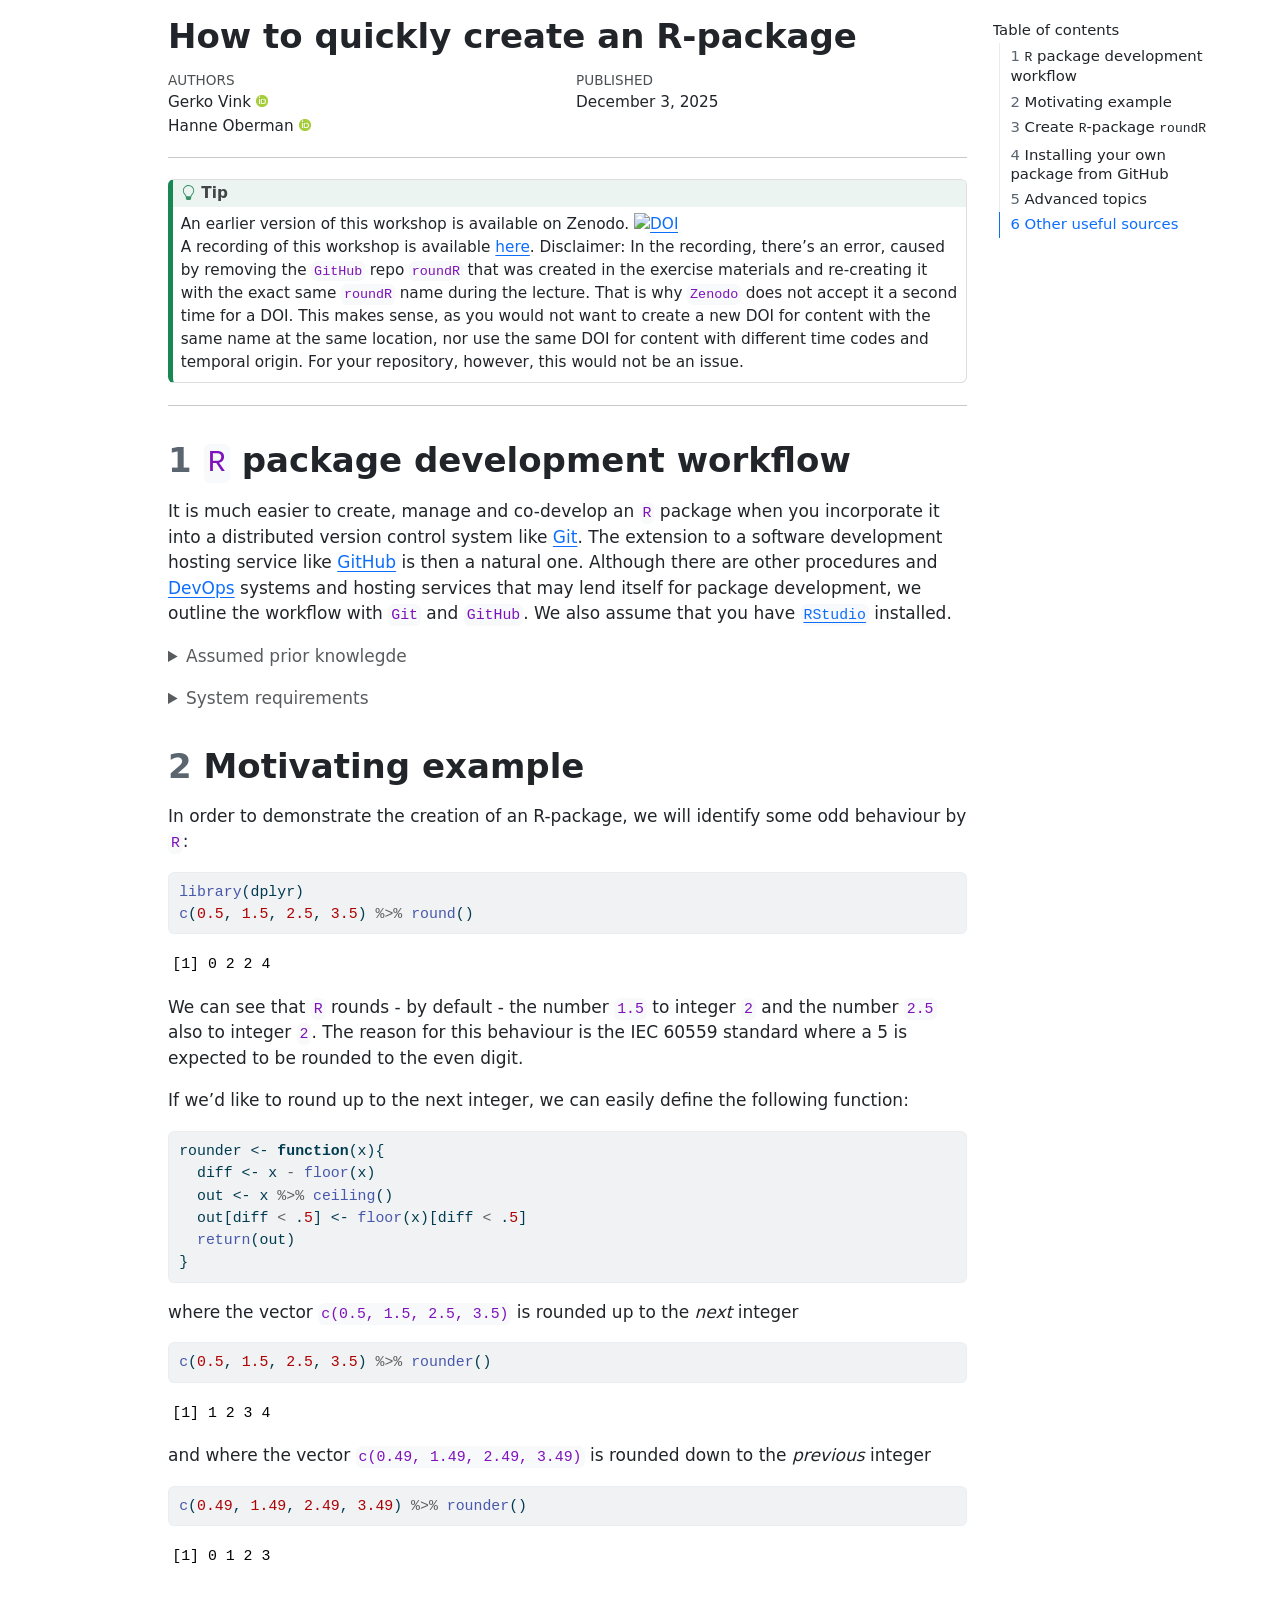
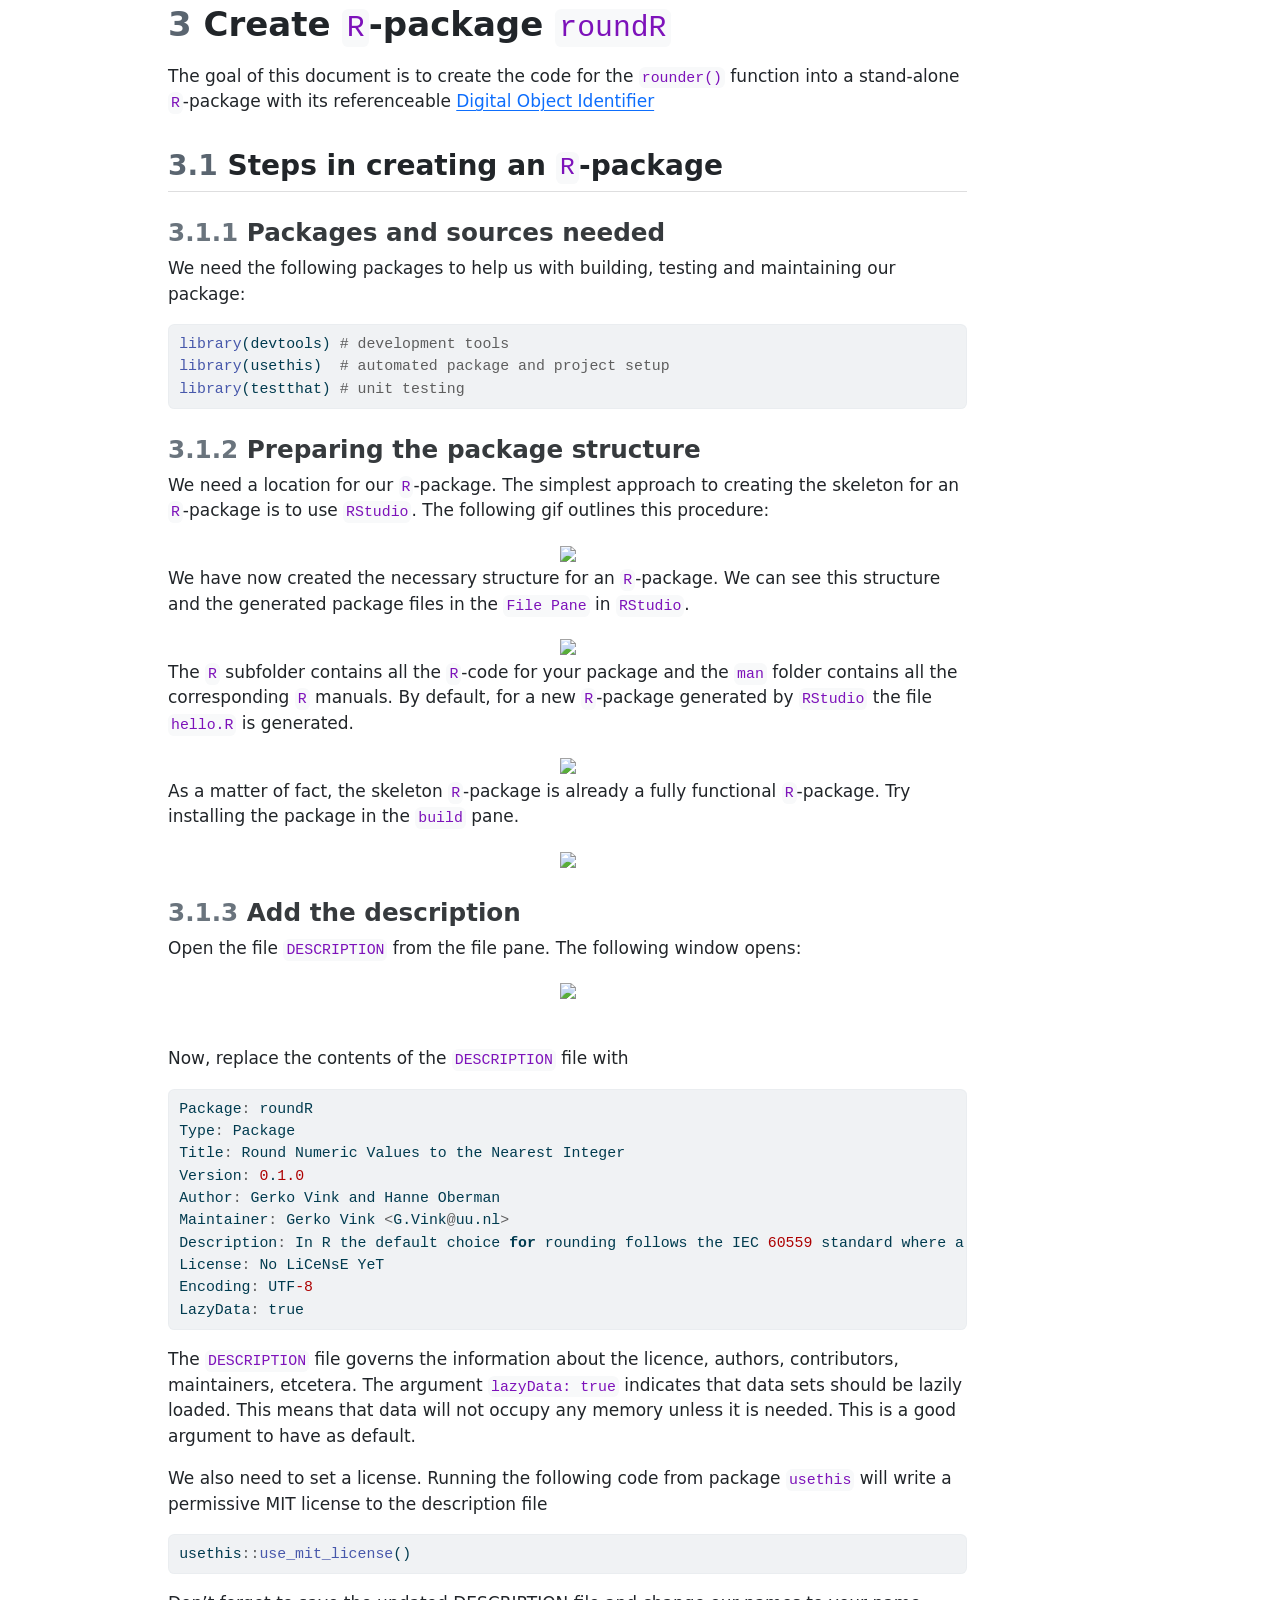
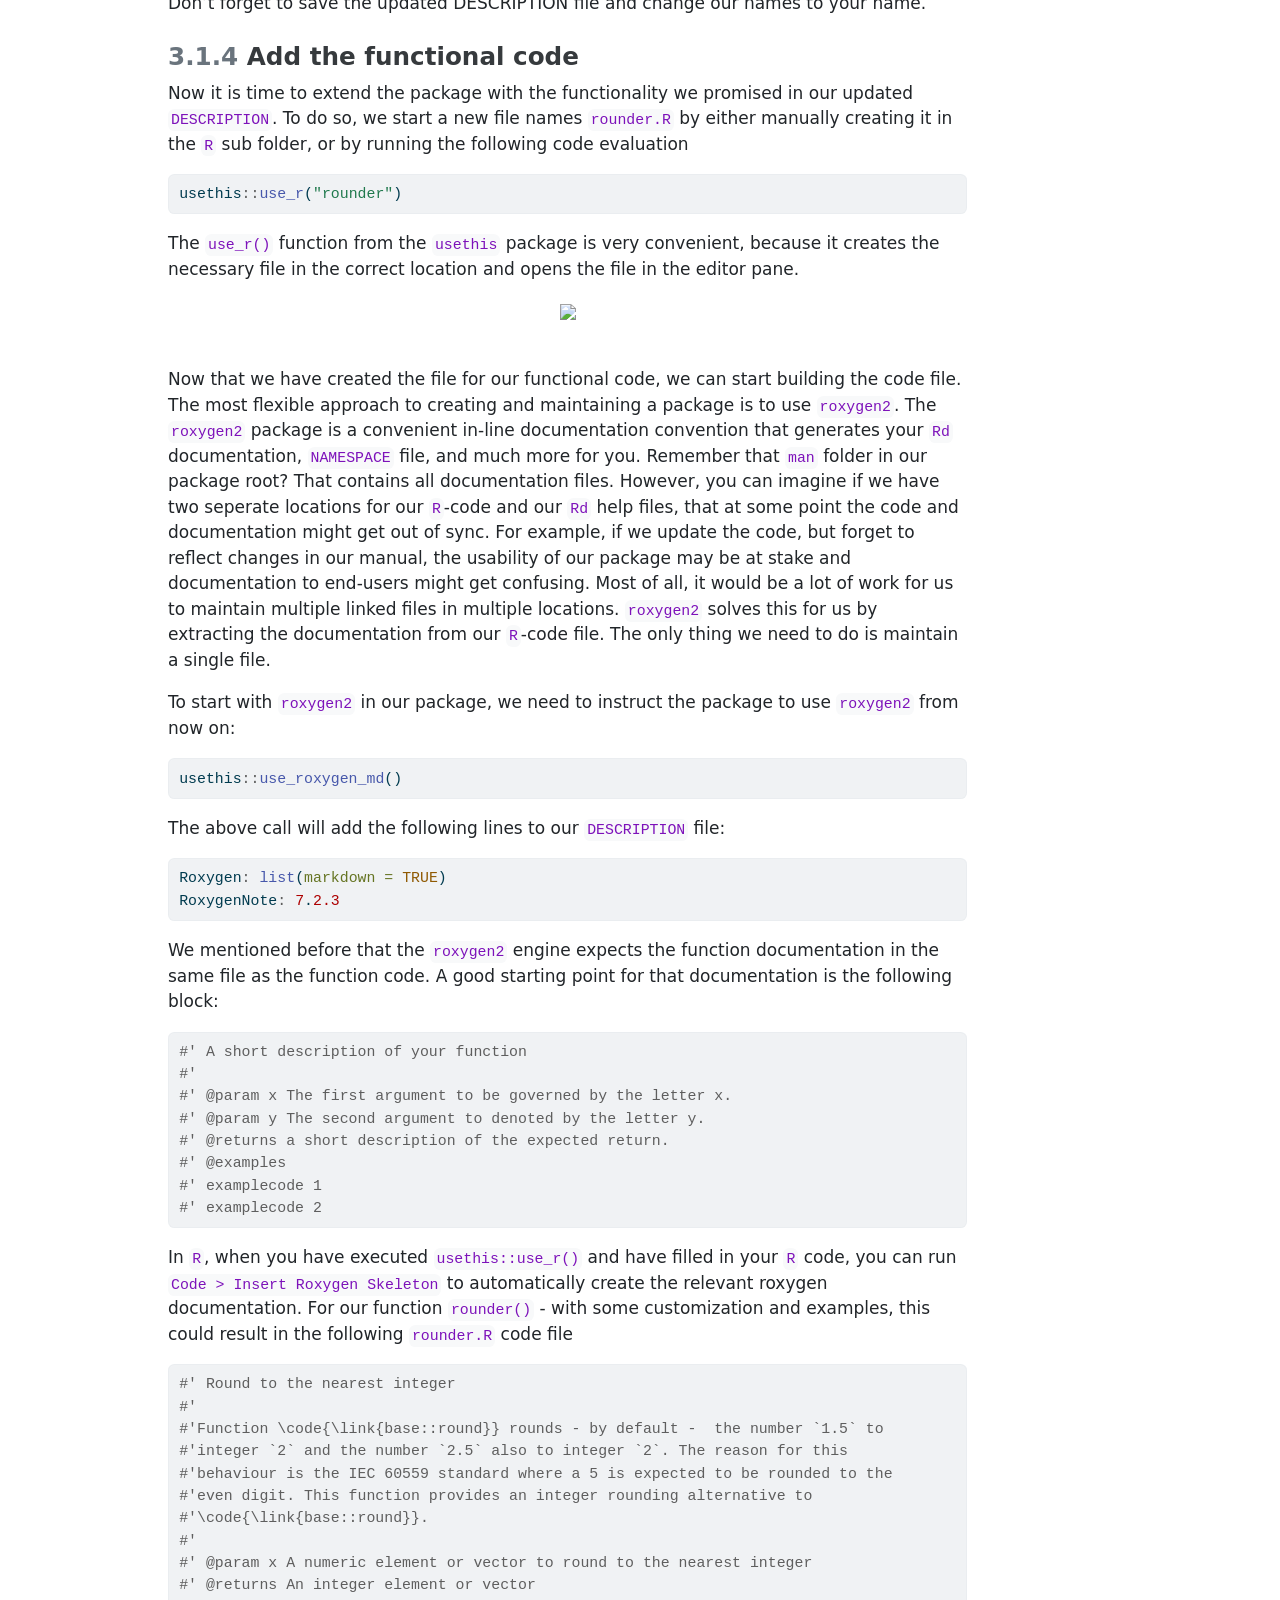
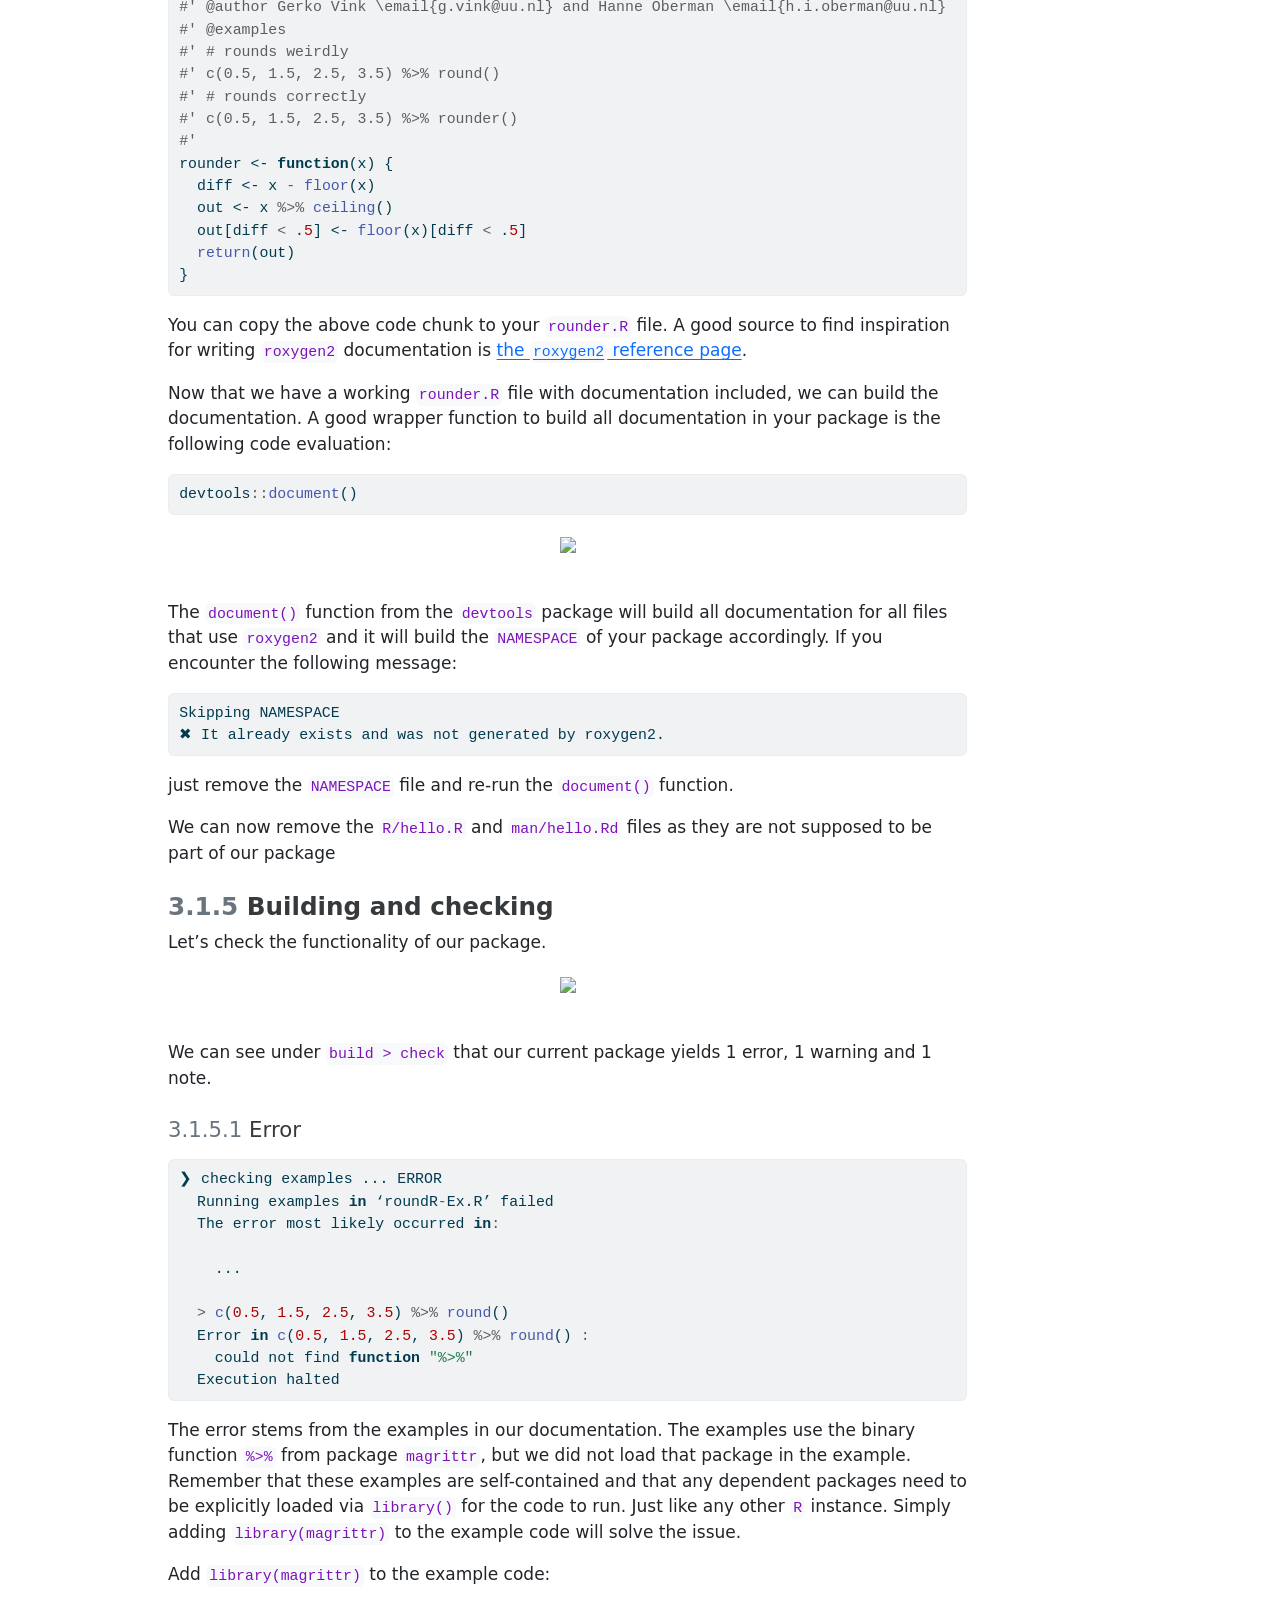
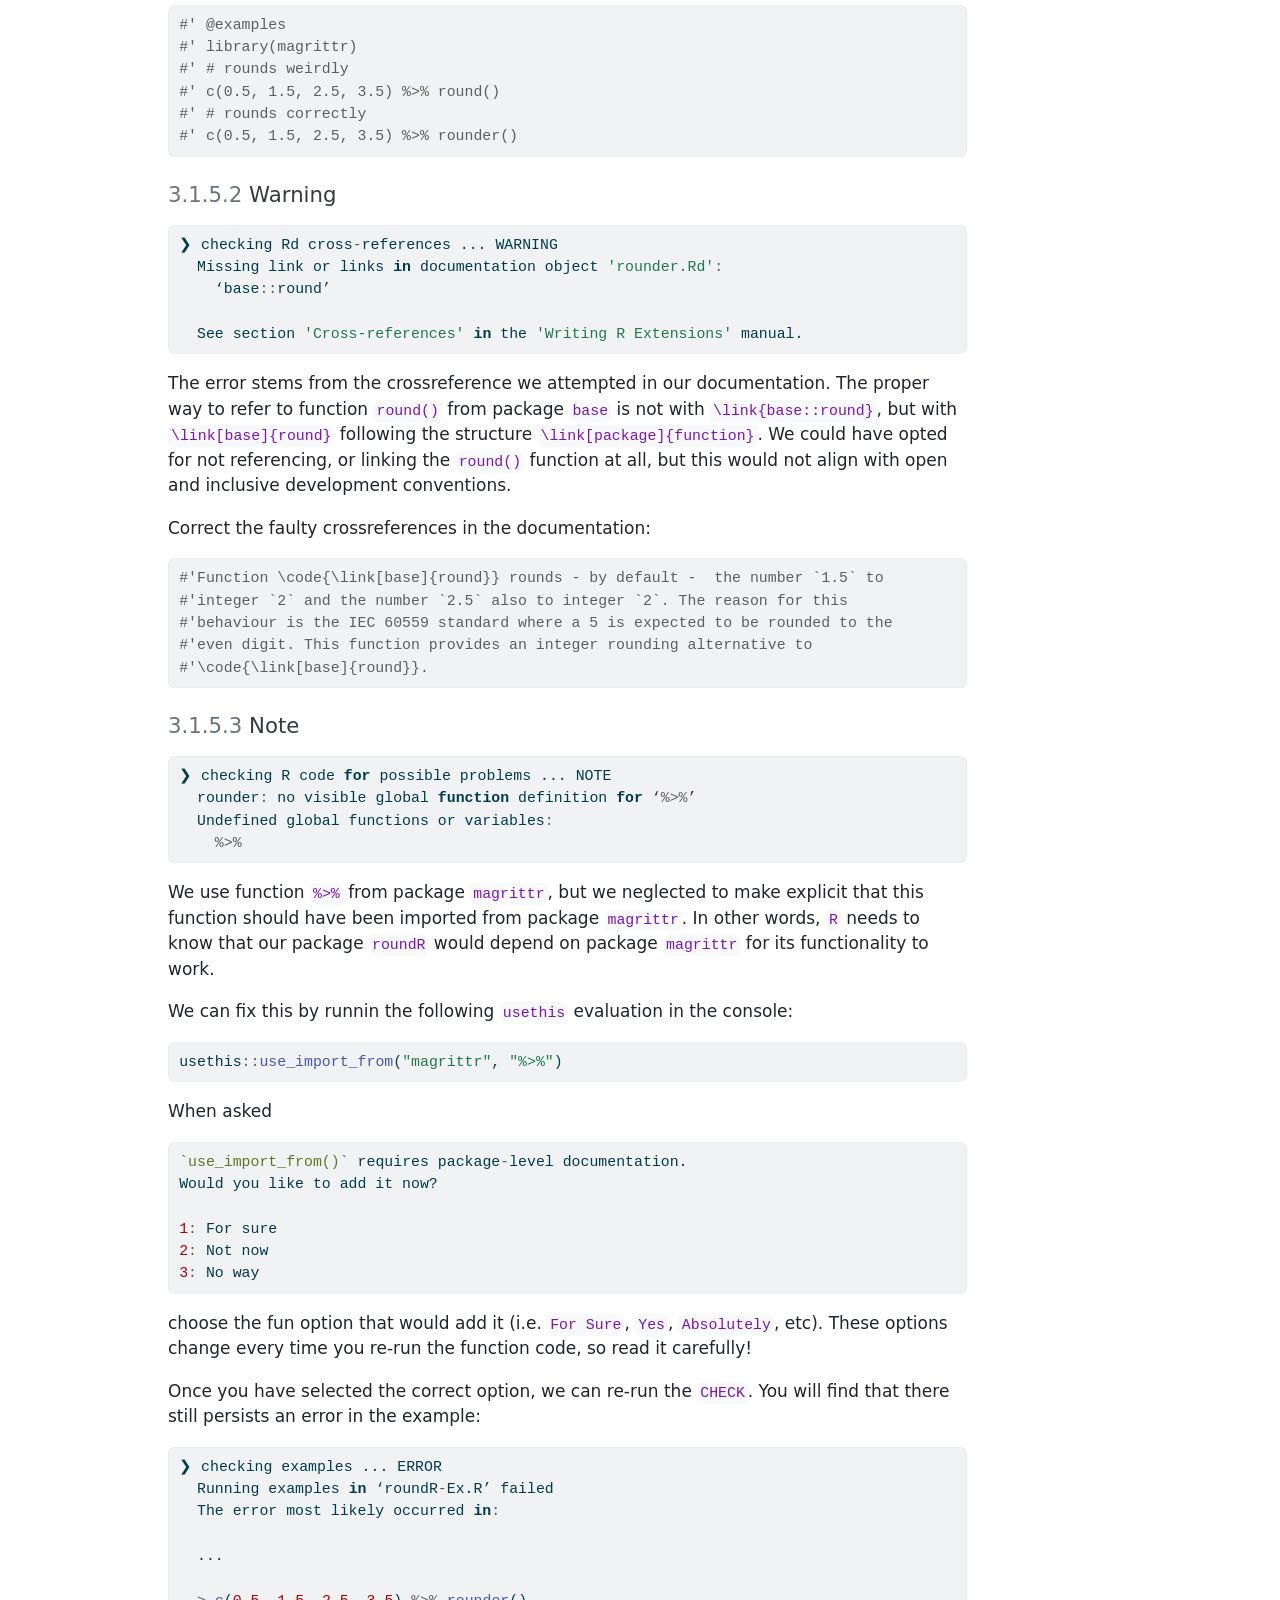
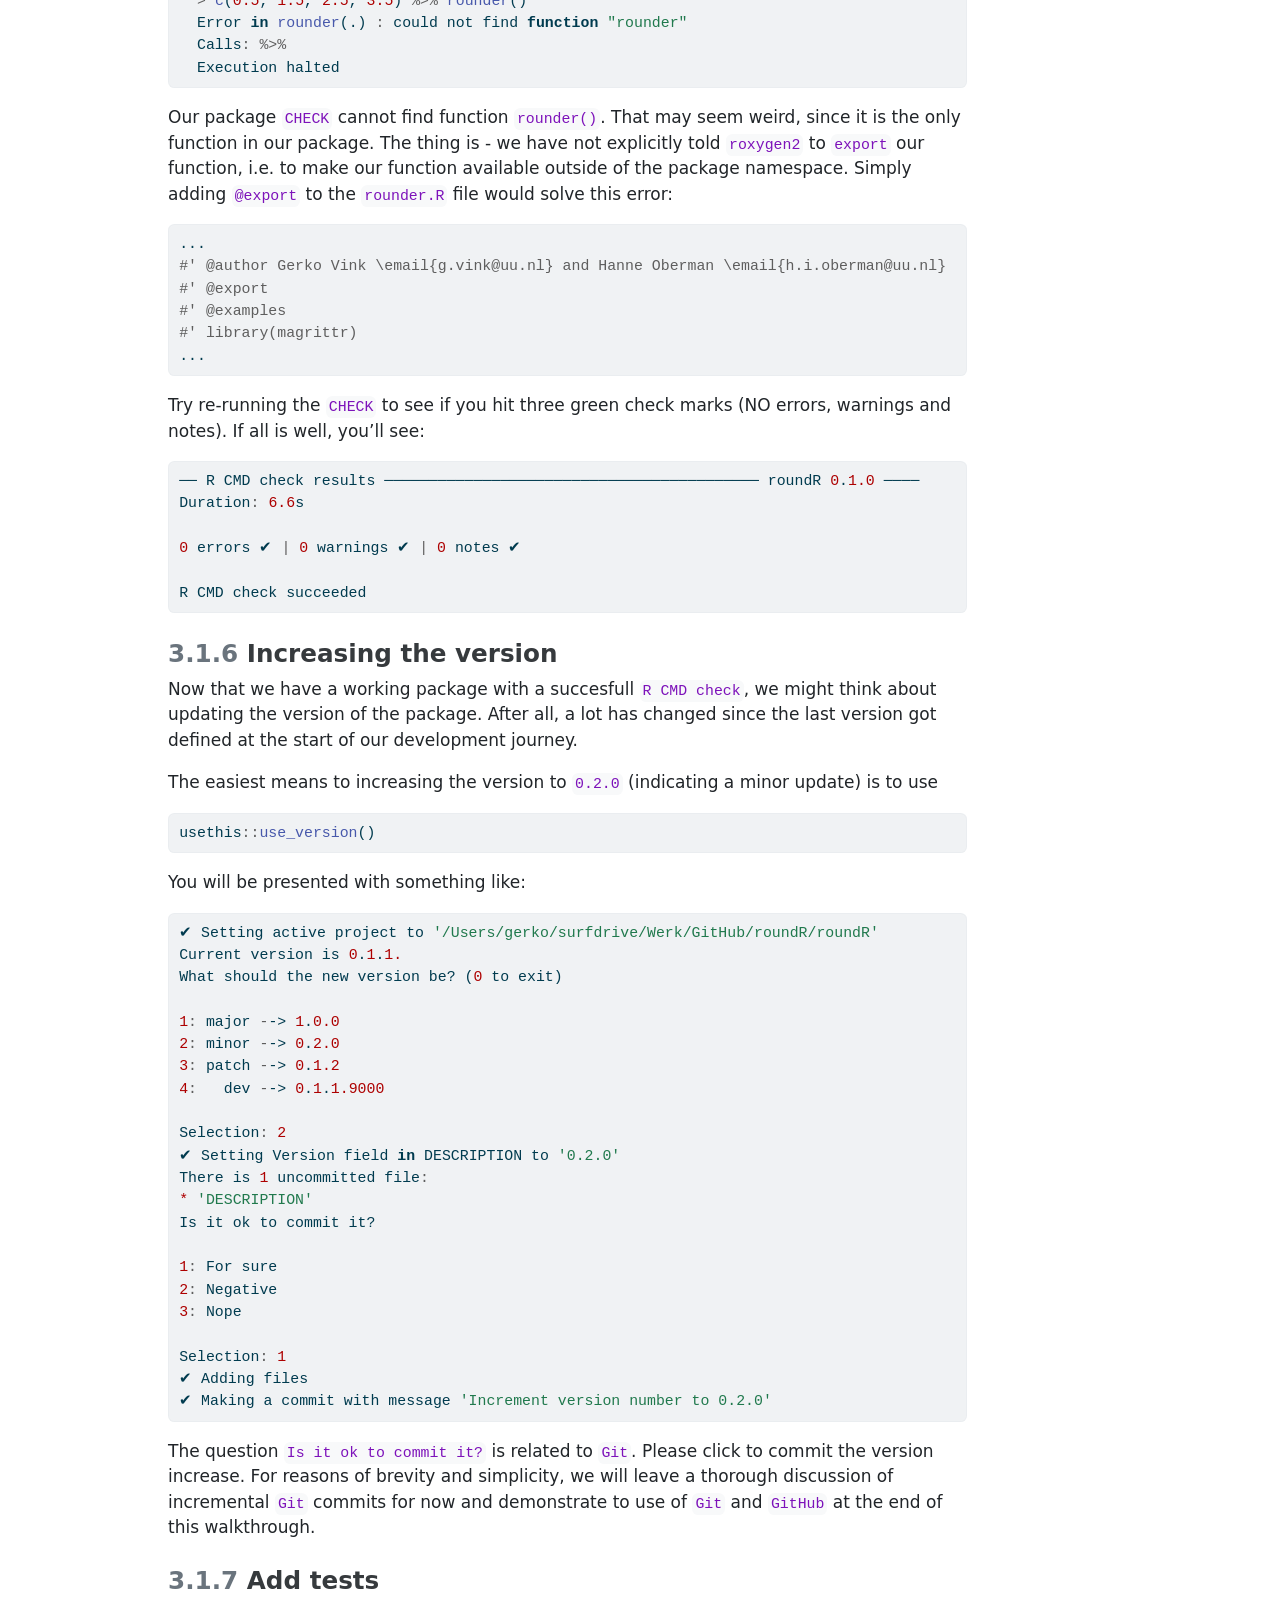
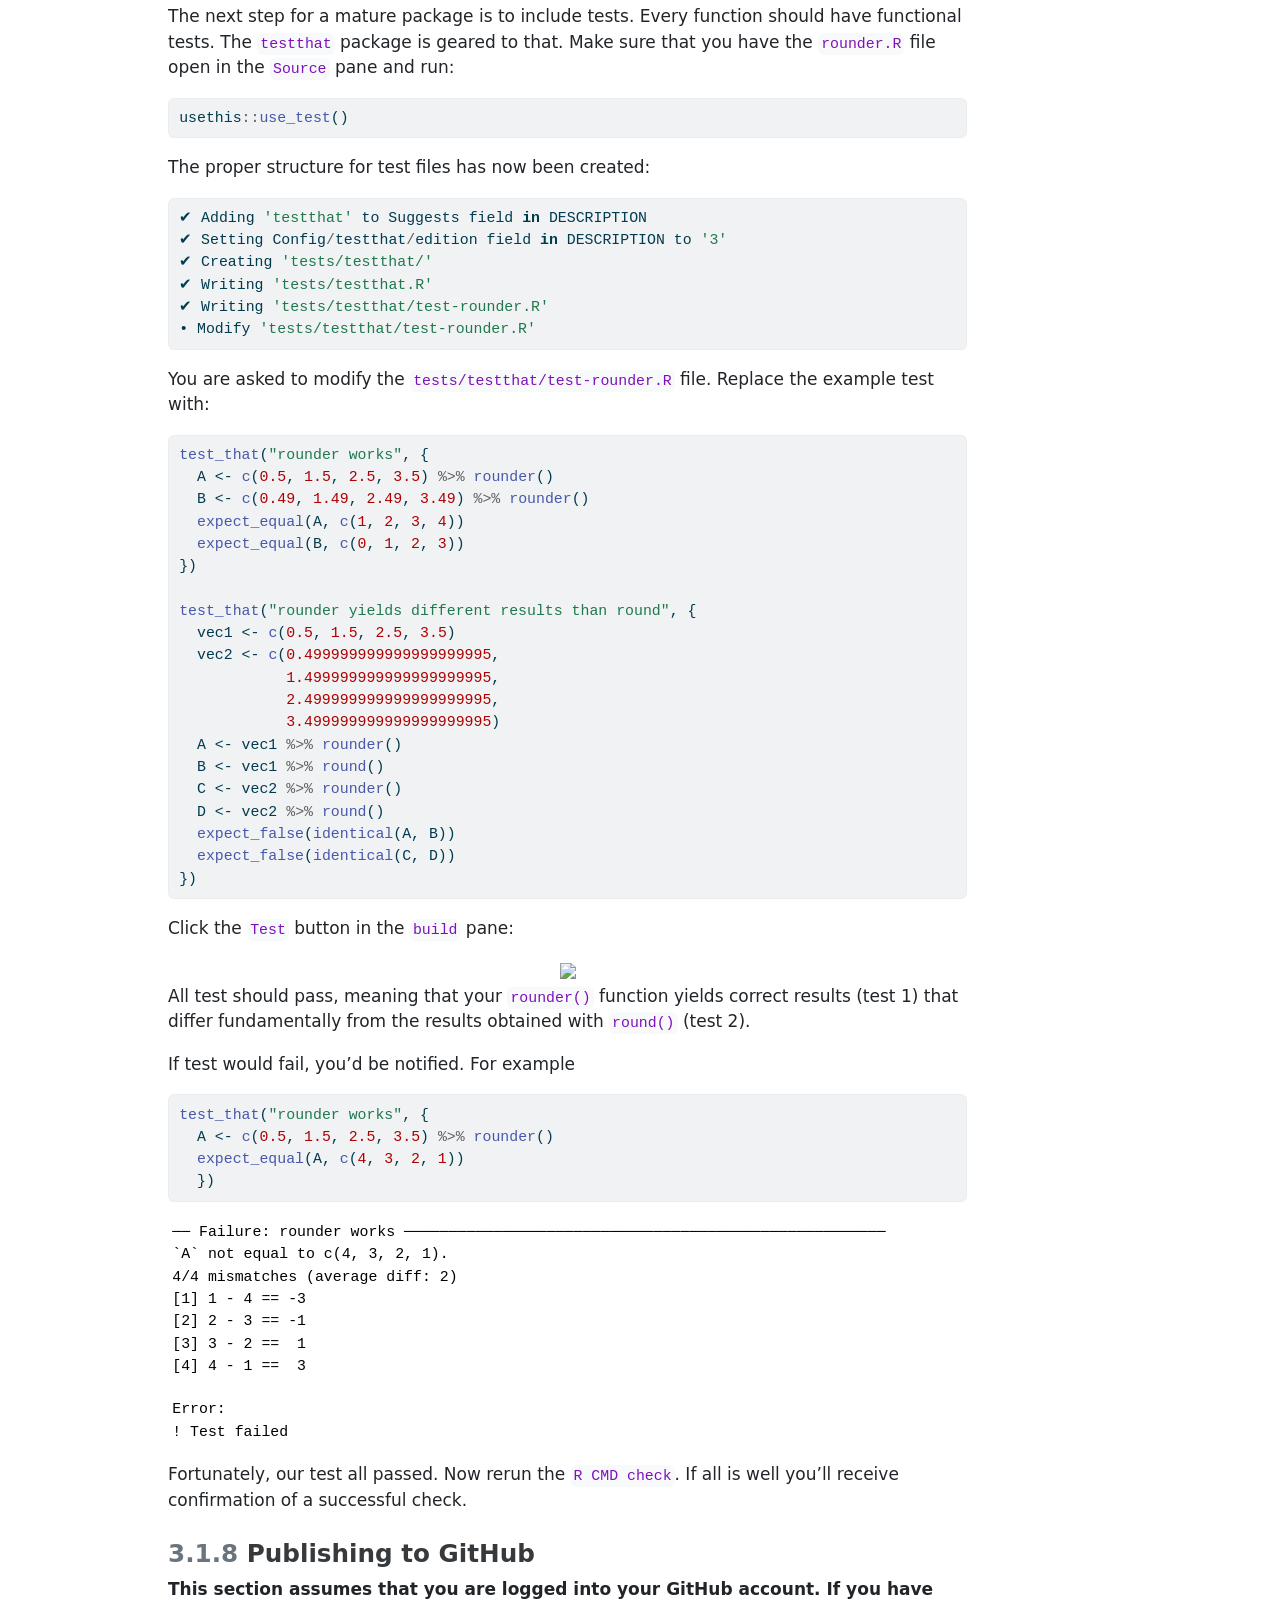
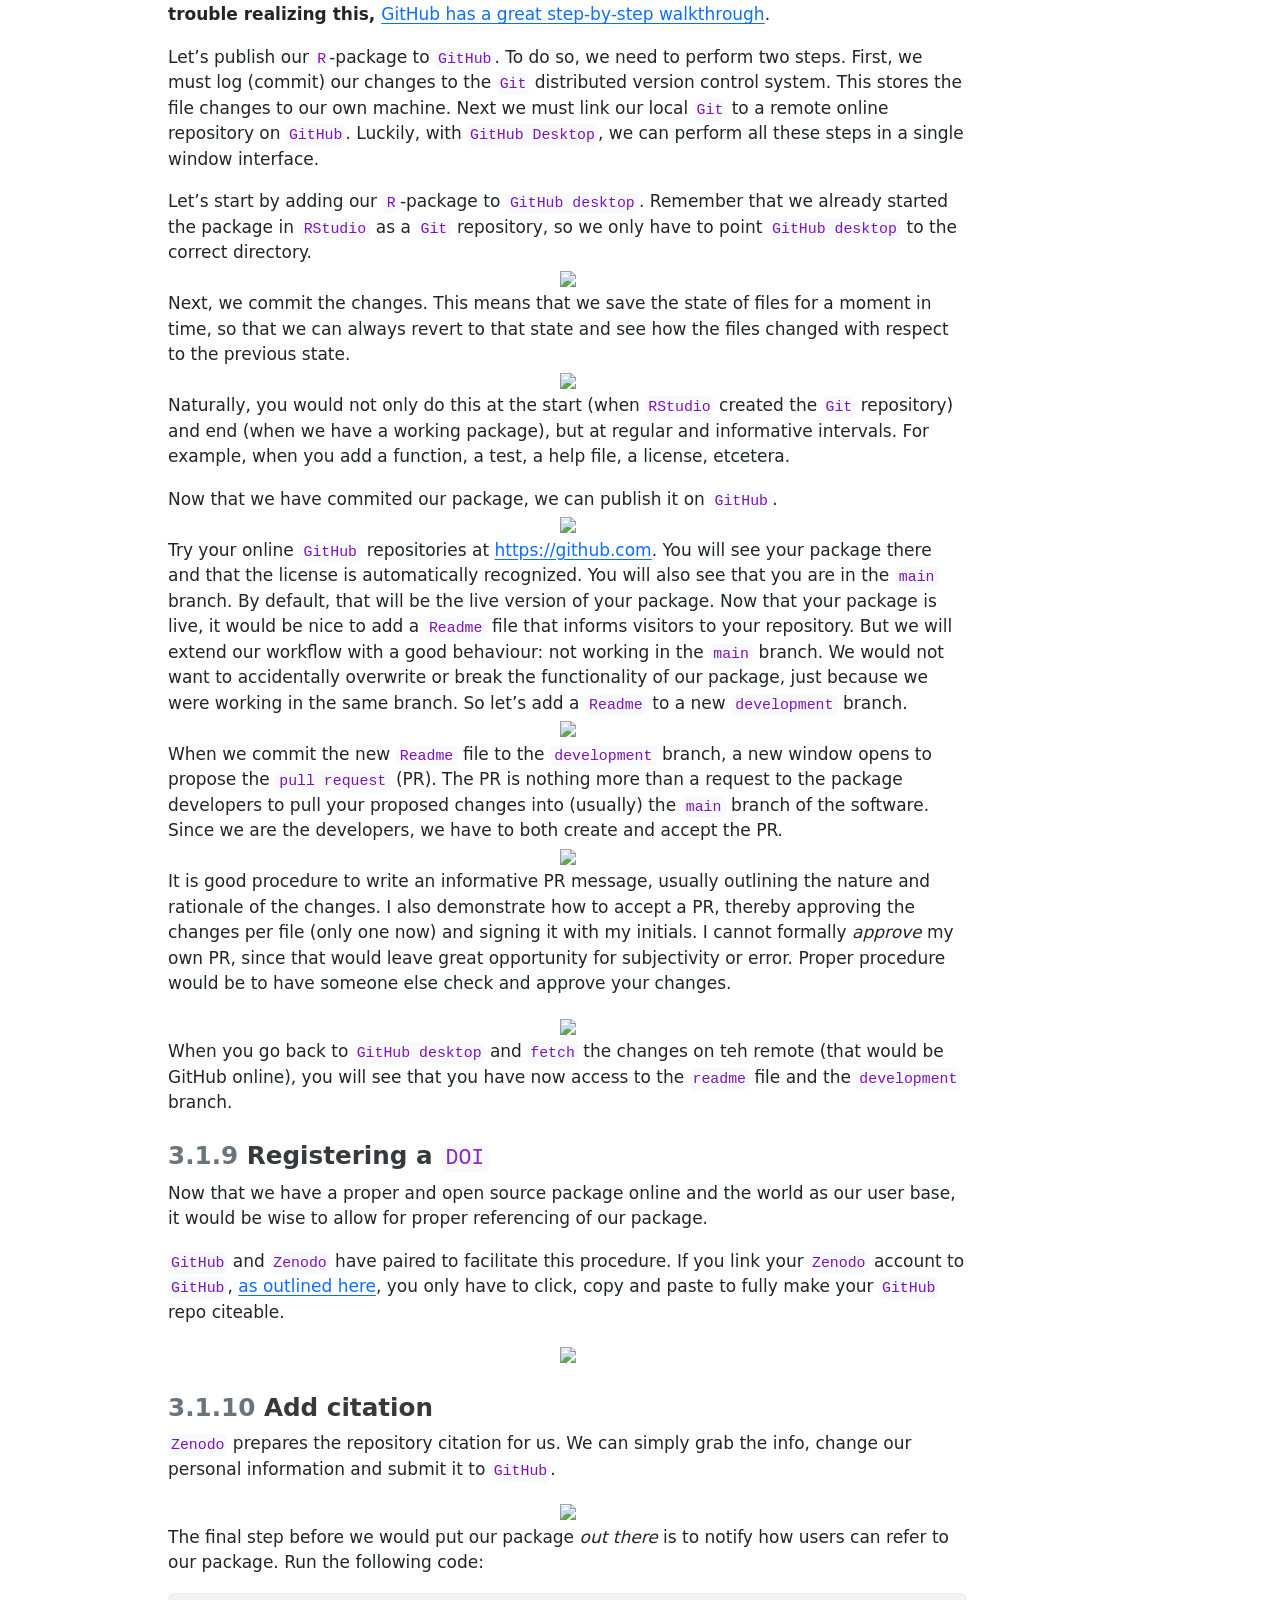
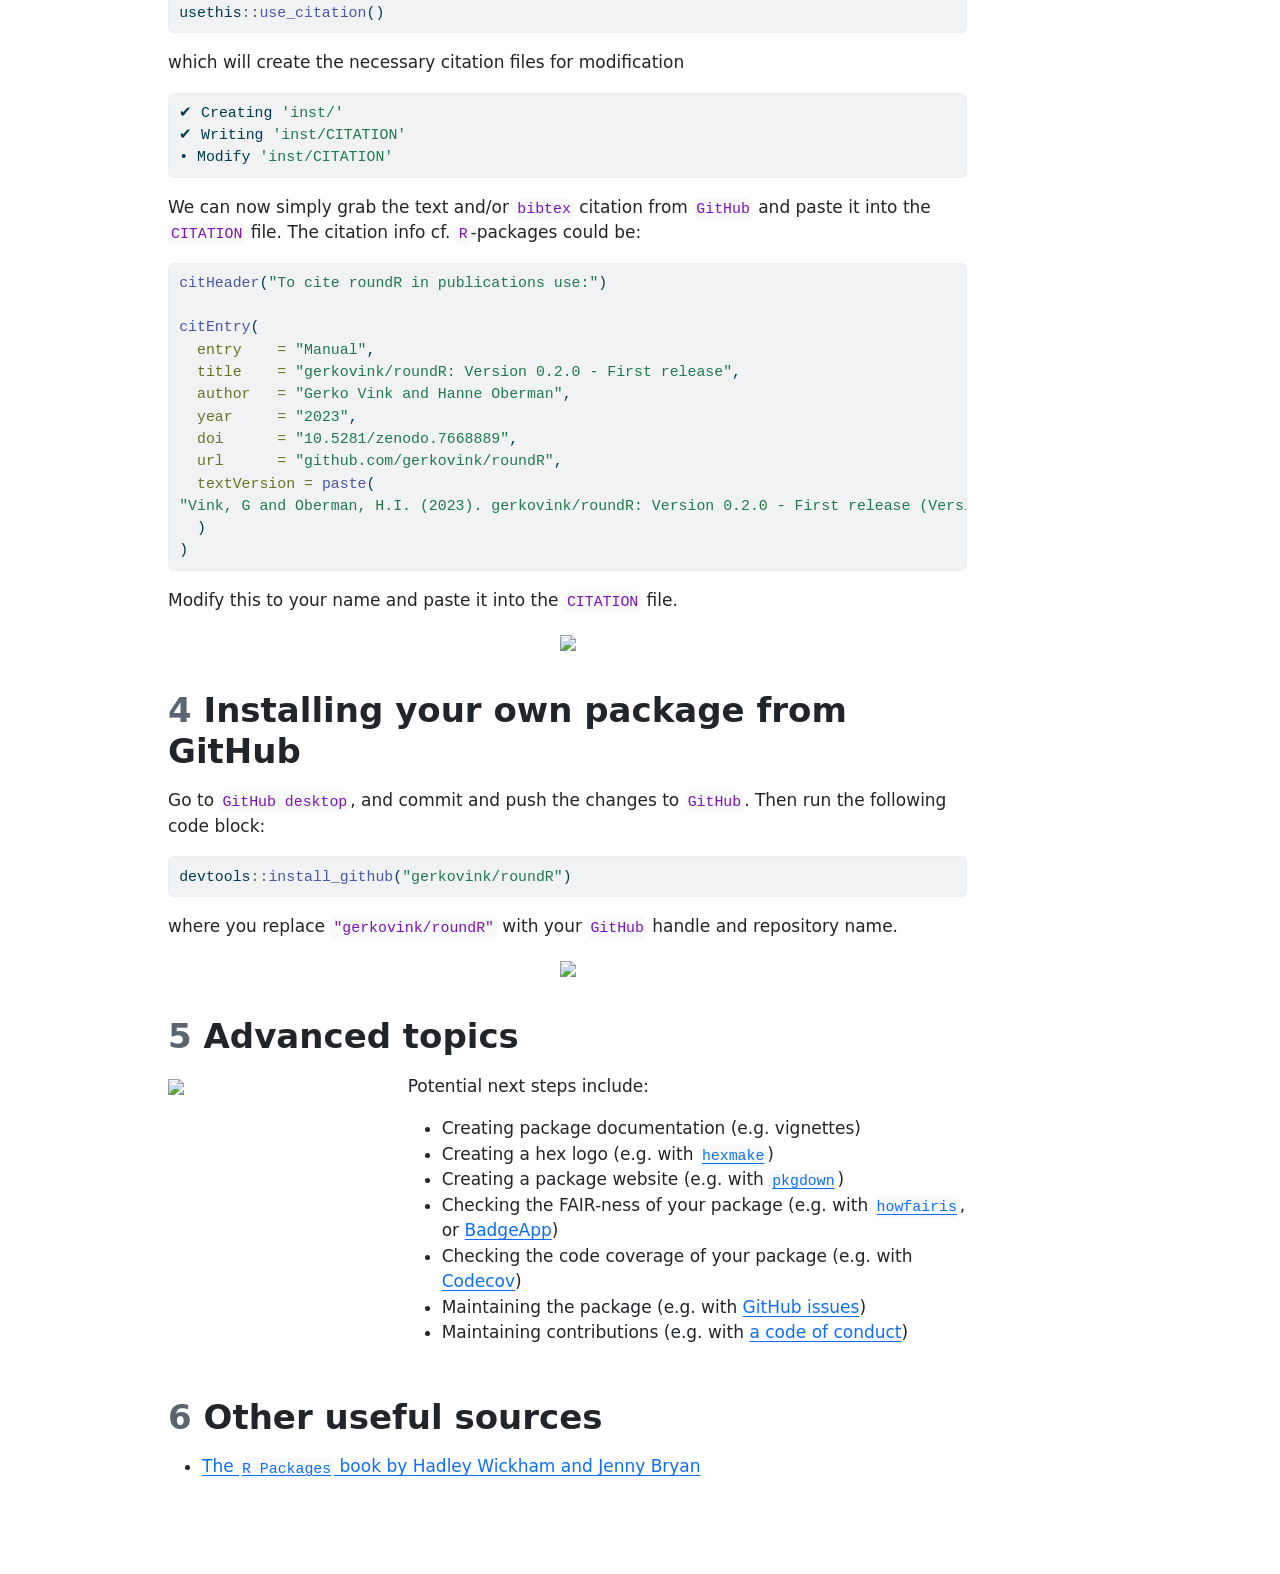
==== commit f2b22145: "add orcids" ====
--- a/index.html
+++ b/index.html
@@ -122,8 +122,8 @@
     <div>
     <div class="quarto-title-meta-heading">Authors</div>
     <div class="quarto-title-meta-contents">
-             <p>Gerko Vink </p>
-             <p>Hanne Oberman </p>
+             <p>Gerko Vink <a href="https://orcid.org/0000-0001-9767-1924" class="quarto-title-author-orcid"> <img src="[data-uri]"></a></p>
+             <p>Hanne Oberman <a href="https://orcid.org/0000-0003-3276-2141" class="quarto-title-author-orcid"> <img src="[data-uri]"></a></p>
           </div>
   </div>
     
@@ -143,19 +143,17 @@
 
 
 <hr>
-<p><a href="https://zenodo.org/badge/latestdoi/601148138"><img src="https://zenodo.org/badge/601148138.svg" class="img-fluid" alt="DOI"></a><br></p>
-<p><a href="https://www.dropbox.com/s/5lqwsn63v93f5dn/rpackage-00.00.17.848-00.56.25.896.mp4?dl=0">Watch the recording here</a></p>
-<div class="callout callout-style-default callout-warning callout-titled">
+<div class="callout callout-style-default callout-tip callout-titled">
 <div class="callout-header d-flex align-content-center">
 <div class="callout-icon-container">
 <i class="callout-icon"></i>
 </div>
 <div class="callout-title-container flex-fill">
-Warning
+Tip
 </div>
 </div>
 <div class="callout-body-container callout-body">
-<p>Disclaimer: In the recording, there’s an error, caused by removing the <code>GitHub</code> repo <code>roundR</code> that was created in the exercise materials and re-creating it with the exact same <code>roundR</code> name during the lecture. That is why <code>Zenodo</code> does not accept it a second time for a DOI. This makes sense, as you would not want to create a new DOI for content with the same name at the same location, nor use the same DOI for content with different time codes and temporal origin. For your repository, however, this would not be an issue.</p>
+<p>An earlier version of this workshop is available on Zenodo. <a href="https://zenodo.org/badge/latestdoi/601148138"><img src="https://zenodo.org/badge/601148138.svg" class="img-fluid" alt="DOI"></a><br> A recording of this workshop is available <a href="https://www.dropbox.com/s/5lqwsn63v93f5dn/rpackage-00.00.17.848-00.56.25.896.mp4?dl=0">here</a>. Disclaimer: In the recording, there’s an error, caused by removing the <code>GitHub</code> repo <code>roundR</code> that was created in the exercise materials and re-creating it with the exact same <code>roundR</code> name during the lecture. That is why <code>Zenodo</code> does not accept it a second time for a DOI. This makes sense, as you would not want to create a new DOI for content with the same name at the same location, nor use the same DOI for content with different time codes and temporal origin. For your repository, however, this would not be an issue.</p>
 </div>
 </div>
 <hr>
@@ -166,8 +164,7 @@
 <summary>
 Assumed prior knowlegde
 </summary>
-<p><strong>Recap on <code>Git</code></strong></p>
-<p><code>Git</code> is a free and open source version control system for text files. It can handle extensive change logging for you, no matter the size of the project. <code>Git</code> is fast and efficient, but its effectiveness depends also on the frequency you instruct it to log your project’s changes.</p>
+<p><strong>Using <code>Git</code></strong><br> <code>Git</code> is a free and open source version control system for text files. It can handle extensive change logging for you, no matter the size of the project. <code>Git</code> is fast and efficient, but its effectiveness depends also on the frequency you instruct it to log your project’s changes.</p>
 <p>You can see <code>Git</code> as a blank canvas that starts at a certain point in time. Every time you (or others) instruct <code>Git</code> to log any changes that have been made, <code>Git</code> adds the changes that are made to this canvas. We call the changes to the canvas <a href="https://help.github.com/articles/github-glossary/#commit"><code>commits</code></a>. With every <code>commit</code> an extensive log is created that includes at least the following information:</p>
 <ul>
 <li>the changes made</li>
@@ -177,32 +174,27 @@
 </ul>
 <p>The difference between two commits - or the changes between them - are called <a href="https://help.github.com/articles/github-glossary/#diff"><code>diffs</code></a>.</p>
 <p>If you’d like to know much more about <code>Git</code>, <a href="https://git-scm.com/book/en/v2">this online book</a> is a very good resource. If you’d like to practice with the command line interface <a href="https://learngitbranching.js.org">use this webpage</a> for a quick course. <a href="https://happygitwithr.com">This book</a> covers pretty much everything you need to marry <code>Git</code> and <code>R</code>.</p>
-<p><strong>Why GitHub</strong></p>
-<p><code>GitHub</code> is the social and user interface to <code>Git</code> that allows you to work in <a href="https://help.github.com/articles/github-glossary/#repository">repositories</a>. These repositories can be seen as project folders in which you publish your work, but you can also use them as test sites for development, testing, etcetera. There is a distinction between <a href="https://help.github.com/articles/github-glossary/#private-repository">private repositories</a> (only for you and those you grant access) and public repositories (visible for everyone).</p>
+<p><strong>Using GitHub</strong><br> <code>GitHub</code> is the social and user interface to <code>Git</code> that allows you to work in <a href="https://help.github.com/articles/github-glossary/#repository">repositories</a>. These repositories can be seen as project folders in which you publish your work, but you can also use them as test sites for development, testing, etcetera. There is a distinction between <a href="https://help.github.com/articles/github-glossary/#private-repository">private repositories</a> (only for you and those you grant access) and public repositories (visible for everyone).</p>
 <p>Your public repositories can be viewed and <a href="https://help.github.com/articles/github-glossary/#fork">forked</a> by everyone. <code>Forking</code> is when other people create a copy of your repository on their own account. This allows them to work on a repository without affecting the <code>master</code>. You can also do this yourself, but then the process is called <a href="https://help.github.com/articles/github-glossary/#branch"><code>branching</code></a> instead of forking. If you create a copy of a repository that is offline, the process is called <a href="https://help.github.com/articles/github-glossary/#clone"><code>cloning</code></a>.</p>
 <p><code>GitHub</code>’s ability to branch, fork and clone is very useful as it allows other people and yourself to experiment on (the code in) a repository before any definitive changes are <a href="https://help.github.com/articles/github-glossary/#merge"><code>merged</code></a> with the <code>master</code>. If you’re working in a forked repository, you can submit a <a href="https://help.github.com/articles/github-glossary/#pull-request"><code>pull request</code></a> to the repository collaborators to accept (or reject) any suggested changes.</p>
+<p><strong>Using RStudio</strong> <br> RStudio is an R user’s best friend. The IDE provides an enhanced interface for coding in R, with built-in support for markdown languages and R package development. If you’re not familiar with R or RStudio, please follow the tutorial in our <a href="https://hanneoberman.github.io/R101/">crash course</a> before continuing.</p>
 </details>
 <details>
 <summary>
 System requirements
 </summary>
-<p><strong>Installing on Mac</strong></p>
-<p>I suggest you install <code>Git</code> by downloading and installing <a href="https://desktop.github.com"><code>GitHub   Desktop</code></a>. <code>GitHub</code>’s desktop application is a nice GUI and, naturally, integrates well into the repository workflow on <code>GitHub</code>.</p>
+<p><strong>Installing on Mac</strong><br> I suggest you install <code>Git</code> by downloading and installing <a href="https://desktop.github.com"><code>GitHub   Desktop</code></a>. <code>GitHub</code>’s desktop application is a nice GUI and, naturally, integrates well into the repository workflow on <code>GitHub</code>.</p>
 <p>When installed, you can go to <code>GitHub Desktop &gt; Install Command Line Tool</code></p>
 <p>After a reboot, all should be set.</p>
-<p><strong>Installing on Windows</strong></p>
-<p>Download and install <a href="https://gitforwindows.org"><code>Git for Windows</code></a>, Then download and install <a href="https://desktop.github.com"><code>GitHub   Desktop</code></a>. <code>GitHub</code>’s desktop application is a nice GUI and, naturally, integrates well into the repository workflow on <code>GitHub</code>.</p>
+<p><strong>Installing on Windows</strong><br> Download and install <a href="https://gitforwindows.org"><code>Git for Windows</code></a>, Then download and install <a href="https://desktop.github.com"><code>GitHub   Desktop</code></a>. <code>GitHub</code>’s desktop application is a nice GUI and, naturally, integrates well into the repository workflow on <code>GitHub</code>.</p>
 <p>After a reboot, all should be set.</p>
-<p><strong>Create a GitHub account</strong></p>
-<p><code>GitHub</code> is the social and user interface to <code>Git</code> that allows you to work in <a href="https://help.github.com/articles/github-glossary/#repository">repositories</a>. These repositories can be seen as project folders in which you publish your work, but you can also use them as test sites for development, testing, etcetera. There is a distinction between <a href="https://help.github.com/articles/github-glossary/#private-repository">private repositories</a> (only for you and those you grant access) and public repositories (visible for everyone).</p>
+<p><strong>Create a GitHub account</strong><br> <code>GitHub</code> is the social and user interface to <code>Git</code> that allows you to work in <a href="https://help.github.com/articles/github-glossary/#repository">repositories</a>. These repositories can be seen as project folders in which you publish your work, but you can also use them as test sites for development, testing, etcetera. There is a distinction between <a href="https://help.github.com/articles/github-glossary/#private-repository">private repositories</a> (only for you and those you grant access) and public repositories (visible for everyone).</p>
 <p>Your public repositories can be viewed and <a href="https://help.github.com/articles/github-glossary/#fork">forked</a> by everyone. <code>Forking</code> is when other people create a copy of your repository on their own account. This allows them to work on a repository without affecting the <code>master</code>. You can also do this yourself, but then the process is called <a href="https://help.github.com/articles/github-glossary/#branch"><code>branching</code></a> instead of forking. If you create a copy of a repository that is offline, the process is called <a href="https://help.github.com/articles/github-glossary/#clone"><code>cloning</code></a>.</p>
 <p><code>GitHub</code>’s ability to branch, fork and clone is very useful as it allows other people and yourself to experiment on (the code in) a repository before any definitive changes are <a href="https://help.github.com/articles/github-glossary/#merge"><code>merged</code></a> with the <code>master</code>. If you’re working in a forked repository, you can submit a <a href="https://help.github.com/articles/github-glossary/#pull-request"><code>pull   request</code></a> to the repository collaborators to accept (or reject) any suggested changes.</p>
 <p>For now, this may be confusing, but I hope you recognize the benefits <code>GitHub</code> can have on the process of development and bug-fixing. For example, the most up-to-date version of the <code>mice</code> package in <code>R</code> can be directly installed from the <code>mice</code> repository with the following code <code>devtools::install_github(repo = "amices/mice")</code>.</p>
 <p>You can see that this process requires package <code>devtools</code> that expands the <code>R</code> functionality with essential development tools. Loading packages in <code>R</code> directly from their respective <code>GitHub</code> repositories, allows you to obtain the latest - often improved and less buggy - iteration of that software even before it is published on <a href="https://cran.r-project.org"><code>CRAN</code></a>.</p>
-<p><strong>Opening an account</strong></p>
-<p>Go to <a href="https://github.com">GitHub</a> and sign up. You may qualify for a free PRO subscription through GitHub’s <a href="https://education.github.com/benefits">education benefits</a>.</p>
-<p><strong>Install <code>RStudio</code></strong></p>
-Install <code>RStudio</code> from <a href="https://posit.co/products/open-source/rstudio/">Posit’s website</a>. The free edition will suffice.
+<p><strong>Opening an account</strong><br> Go to <a href="https://github.com">GitHub</a> and sign up. You may qualify for a free PRO subscription through GitHub’s <a href="https://education.github.com/benefits">education benefits</a>.</p>
+<strong>Install <code>RStudio</code></strong><br> Install <code>RStudio</code> from <a href="https://posit.co/products/open-source/rstudio/">Posit’s website</a>. Or use the online version via <a href="https://posit.cloud/plans">posit.cloud</a>. The free edition will suffice.
 </details>
 </section>
 <section id="motivating-example" class="level1" data-number="2">
